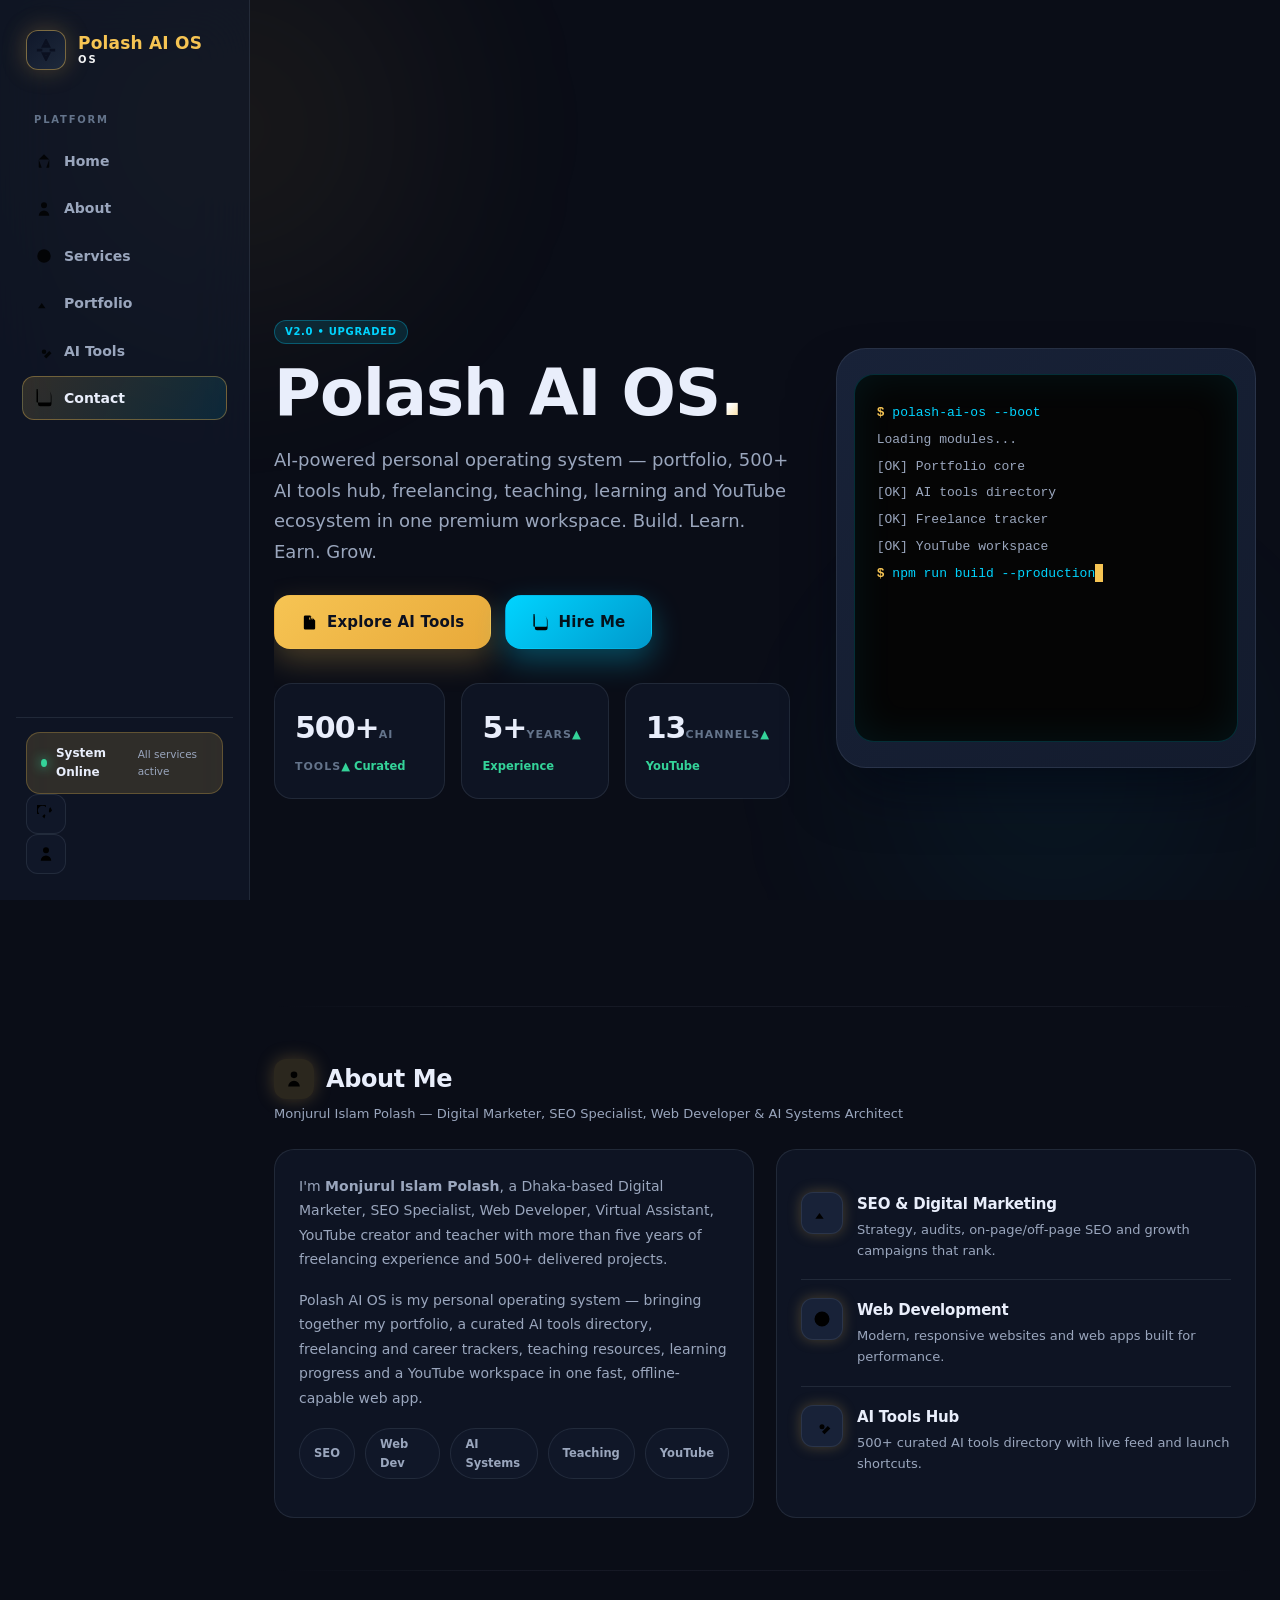
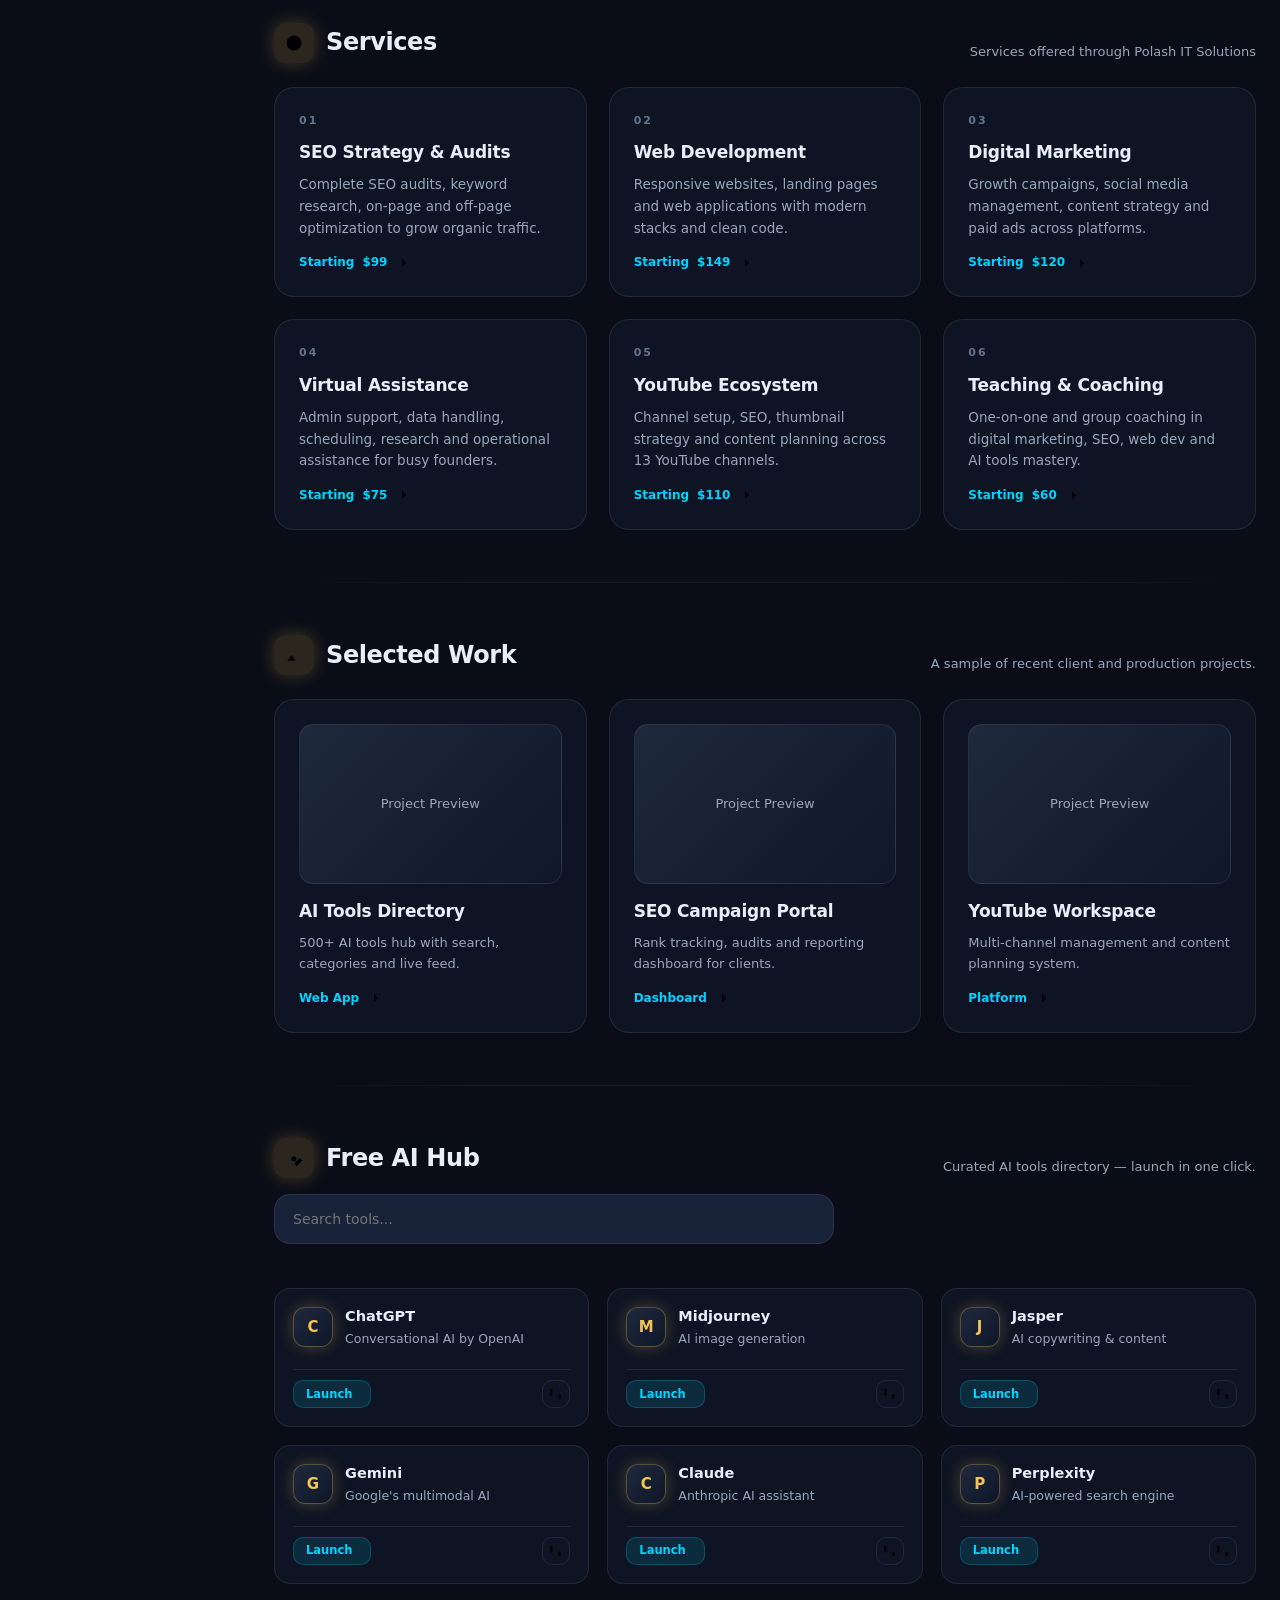
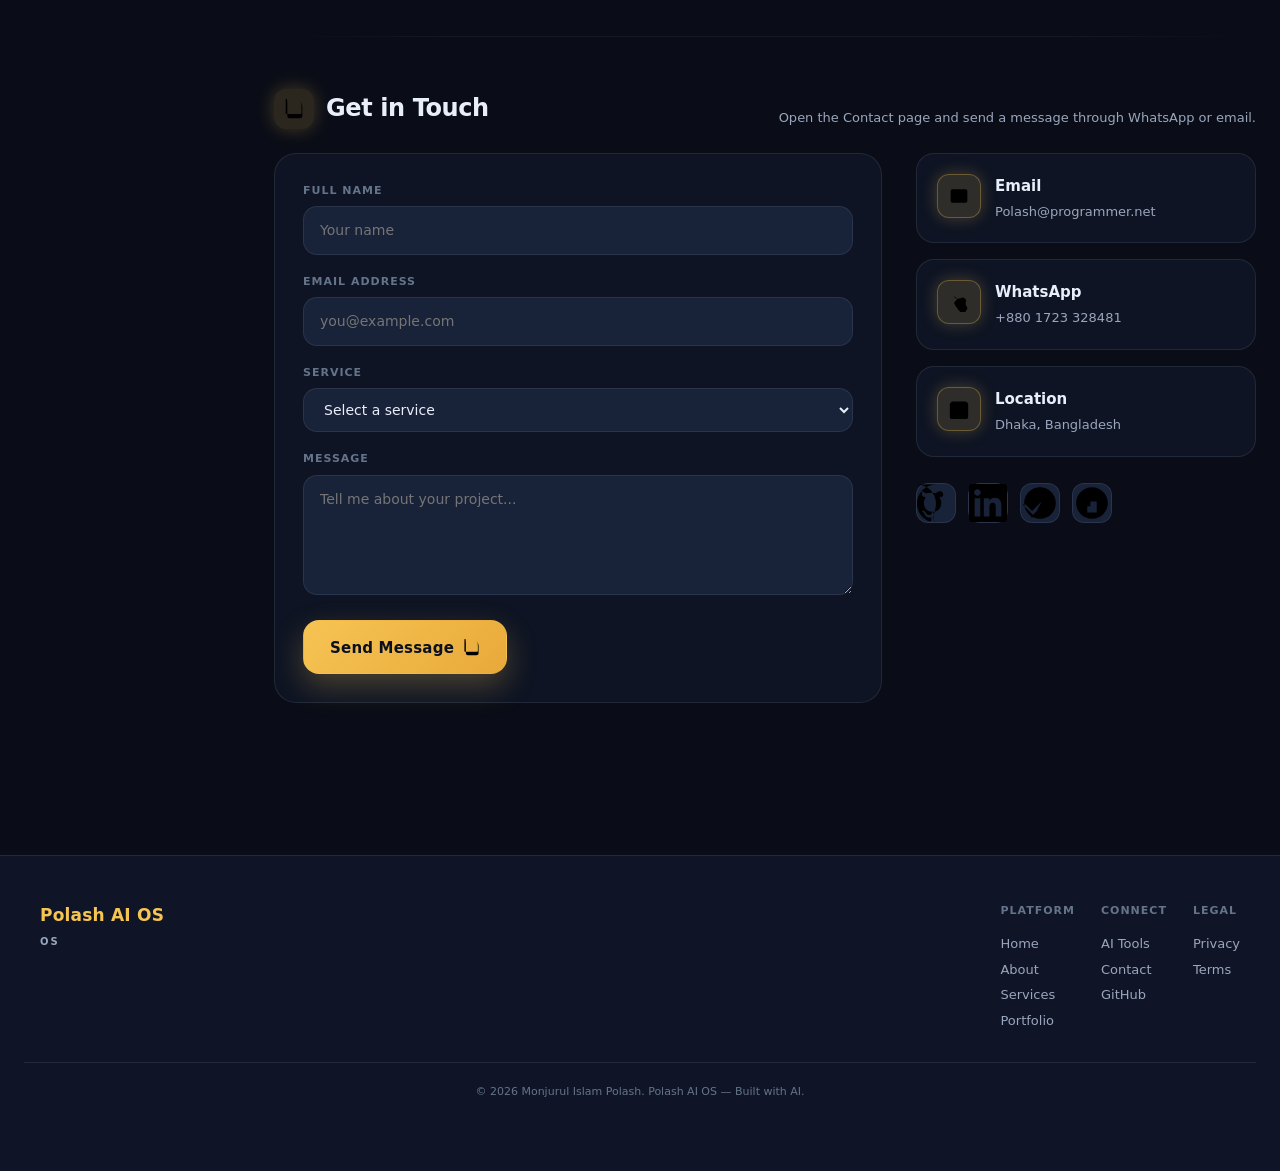
==== index.html @ 0a20099a "chore: upgrade Polash AI OS v2" ====
<!DOCTYPE html>
<html lang="en" data-theme="dark">
<head>
<meta charset="UTF-8">
<meta name="viewport" content="width=device-width, initial-scale=1.0, viewport-fit=cover">
<title>Polash AI OS — Build • Learn • Earn • Grow</title>
<meta name="description" content="Polash AI OS — the AI-powered personal operating system of Monjurul Islam Polash. Portfolio, AI tools hub, freelancing, teaching, YouTube ecosystem and career dashboard in one premium workspace.">
<meta name="author" content="Monjurul Islam Polash">
<meta name="theme-color" content="#0b1020">
<meta name="color-scheme" content="dark light">
<meta name="robots" content="index, follow">
<link rel="canonical" href="https://mipolash-prog.github.io/polash-ai-os/">
<meta property="og:type" content="website">
<meta property="og:title" content="Polash AI OS — Build • Learn • Earn • Grow">
<meta property="og:description" content="AI-powered Personal Operating System: portfolio, AI tools directory, freelancing, teaching, YouTube ecosystem and career dashboard.">
<meta property="og:url" content="https://mipolash-prog.github.io/polash-ai-os/">
<meta name="twitter:card" content="summary_large_image">
<meta name="twitter:title" content="Polash AI OS — Build • Learn • Earn • Grow">
<meta name="twitter:description" content="AI-powered Personal Operating System: portfolio, AI tools directory, freelancing, teaching, YouTube ecosystem and career dashboard.">
<style>
:root{
  --primary:#f6c453;
  --primary-soft:rgba(246,196,83,.14);
  --primary-glow:rgba(246,196,83,.25);
  --accent:#00d4ff;
  --accent-soft:rgba(0,212,255,.12);
  --bg:#0a0d17;
  --bg-2:#0f1526;
  --surface:#131b2d;
  --surface-2:#182238;
  --glass:rgba(19,27,45,.62);
  --glass-border:rgba(148,163,184,.14);
  --hover:rgba(148,163,184,.06);
  --text:#e9eefb;
  --text-2:#9aa6bd;
  --text-3:#64748b;
  --ok:#34d399;
  --warn:#fbbf24;
  --danger:#f87171;
  --r-xs:8px;--r-sm:12px;--r-md:16px;--r-lg:22px;--r-xl:32px;--r-full:999px;
  --shadow:0 20px 40px -10px rgba(2,6,18,.55);
  --shadow-lg:0 30px 60px -15px rgba(2,6,18,.65);
  --ease:cubic-bezier(.23,1,.32,1);
  --spring:cubic-bezier(.34,1.56,.64,1);
  --t:.35s var(--ease);
}
[data-theme="light"]{
  --bg:#f2f5fb;--bg-2:#eef2f8;--surface:#ffffff;--surface-2:#f4f7fb;
  --glass:rgba(255,255,255,.75);--glass-border:rgba(15,23,42,.08);
  --hover:rgba(15,23,42,.04);--text:#0f172a;--text-2:#475569;--text-3:#64748b;
}
*,::before,::after{box-sizing:border-box;margin:0;padding:0}
html{scroll-behavior:smooth;-webkit-text-size-adjust:100%}
body{
  font-family:"Inter",system-ui,-apple-system,Segoe UI,Roboto,"Noto Sans",sans-serif;
  background:var(--bg);color:var(--text);font-size:16px;line-height:1.6;
  overflow-x:hidden;-webkit-font-smoothing:antialiased
}
a{color:inherit;text-decoration:none}
button,input,select,textarea{font:inherit;color:inherit}
img,svg{display:block;max-width:100%}
:focus-visible{outline:3px solid var(--accent);outline-offset:3px;border-radius:6px}
.skip{position:absolute;top:-9999px}
.container{max-width:1200px;margin:0 auto;padding:0 24px}

/* Background aurora */
.aurora{position:fixed;inset:0;z-index:-2;overflow:hidden;pointer-events:none}
.blob{
  position:absolute;border-radius:50%;filter:blur(80px);opacity:.45;
  animation:drift 14s var(--ease) infinite alternate
}
.blob:nth-child(1){width:60vw;height:60vw;left:-12vw;top:-20vw;background:radial-gradient(circle,rgba(246,196,83,.18),transparent 60%)}
.blob:nth-child(2){width:55vw;height:55vw;right:-10vw;bottom:-18vw;background:radial-gradient(circle,rgba(0,212,255,.15),transparent 60%);animation-delay:-6s;animation-duration:16s}
@keyframes drift{from{transform:translate3d(0,0,0)scale(1)}to{transform:translate3d(5vw,5vh,0)scale(1.15)}}
.grid-bg{position:fixed;inset:0;z-index:-1;pointer-events:none;opacity:.35;
  background-image:linear-gradient(rgba(148,163,184,.06)1px,transparent1px),linear-gradient(90deg,rgba(148,163,184,.06)1px,transparent1px);
  background-size:48px 48px;mask-image:radial-gradient(ellipse 80% 60% at 50% 0%,#000 25%,transparent 85%)}

/* Header */
header{position:fixed;inset:0 auto 0 0;width:250px;z-index:100;display:flex;flex-direction:column;
  background:var(--glass);backdrop-filter:blur(28px);-webkit-backdrop-filter:blur(28px);
  border-right:1px solid var(--glass-border);padding:24px 16px}
.brand{display:flex;align-items:center;gap:12px;padding:6px 10px 20px;cursor:pointer}
.mark{
  width:40px;height:40px;border-radius:12px;flex:none;overflow:hidden;display:grid;place-items:center;
  background:linear-gradient(140deg,#0f172a,#1e293b);border:1px solid rgba(246,196,83,.45);
  box-shadow:0 0 24px var(--primary-glow)
}
.mark svg{width:22px;height:22px;fill:none;stroke:#0b1020;stroke-width:3}
.brand-name{font-size:17px;font-weight:800;letter-spacing:.2px;line-height:1.15;color:var(--primary)}
.brand-name span{display:block;font-size:10px;font-weight:700;letter-spacing:2px;color:#fff;text-transform:uppercase;opacity:.95}
.nav-scroll{flex:1;overflow-y:auto;padding:8px 6px}
.nav-group{font-size:10px;font-weight:800;letter-spacing:1.8px;text-transform:uppercase;color:var(--text-3);
  padding:0 12px 8px;margin-top:14px}
.nav-item{
  display:flex;align-items:center;gap:11px;width:100%;padding:10px 12px;margin:3px 0;border-radius:12px;
  border:1px solid transparent;background:transparent;cursor:pointer;color:var(--text-2);font-size:14px;
  font-weight:600;transition:var(--t);text-align:left
}
.nav-item svg{width:18px;height:18px;flex:none;opacity:.8}
.nav-item:hover{background:var(--hover);color:var(--text);transform:translateX(3px)}
.nav-item.active{background:linear-gradient(120deg,rgba(246,196,83,.15),rgba(0,212,255,.10));
  color:var(--text);border-color:rgba(246,196,83,.35)}
.nav-item.active svg{color:var(--primary);opacity:1}
.foot{padding:14px 10px 2px;border-top:1px solid var(--glass-border);margin-top:10px}
.status{
  display:flex;align-items:center;gap:9px;padding:11px 14px;border-radius:14px;background:var(--primary-soft);
  border:1px solid rgba(246,196,83,.25)
}
.dot{width:8px;height:8px;border-radius:50%;background:var(--ok);box-shadow:0 0 12px var(--ok);animation:blink 2.2s infinite}
@keyframes blink{50%{opacity:.5}}
.status b{font-size:12px;display:block}
.status small{font-size:10.5px;color:var(--text-2)}
.theme-toggle,.user-btn{
  width:40px;height:40px;border-radius:12px;border:1px solid var(--glass-border);background:var(--glass);
  cursor:pointer;display:grid;place-items:center;color:var(--text-2);transition:var(--t)
}
.theme-toggle:hover,.user-btn:hover{color:var(--text);border-color:rgba(246,196,83,.5);transform:translateY(-1px)}
.theme-toggle svg,.user-btn svg{width:18px;height:18px}

/* Main */
main{flex:1;min-width:0;display:flex;flex-direction:column;margin-left:250px}
.view{padding:calc(80px + 30px) 24px 100px;max-width:1200px;margin:0 auto;width:100%}
.view.enter{animation:fadein .5s var(--ease) both}
@keyframes fadein{from{opacity:0;transform:translateY(16px)}to{opacity:1;transform:none}}
.section{margin:52px 0}
.section-head{display:flex;align-items:flex-end;justify-content:space-between;gap:16px;flex-wrap:wrap;margin-bottom:24px}
.section-title{font-size:24px;font-weight:800;letter-spacing:-.4px;display:flex;align-items:center;gap:12px}
.section-title .ico{width:40px;height:40px;border-radius:12px;display:grid;place-items:center;background:var(--primary-soft);
  color:var(--primary);box-shadow:0 0 18px var(--primary-glow)}
.section-title .ico svg{width:20px;height:20px}
.section-sub{font-size:13px;color:var(--text-2);margin-top:5px}
.divider{height:1px;background:linear-gradient(90deg,transparent,var(--glass-border)20%,var(--glass-border)80%,transparent);
  margin:44px 0;opacity:.6}

/* Hero */
.hero{min-height:88vh;display:flex;align-items:center;position:relative;overflow:hidden}
.hero .grid{display:grid;grid-template-columns:1fr 420px;gap:46px;align-items:center;position:relative;z-index:2}
.hero h1{font-size:clamp(36px,7vw,64px);font-weight:900;letter-spacing:-1px;line-height:1.05;margin-bottom:18px}
.hero .grad{background:linear-gradient(135deg,#fff 60%,var(--primary) 100%);-webkit-background-clip:text;-webkit-text-fill-color:transparent;background-clip:text}
.hero p{font-size:18px;color:var(--text-2);line-height:1.7;margin-bottom:28px;max-width:540px}
.hero-actions{display:flex;gap:14px;flex-wrap:wrap}
.btn{
  display:inline-flex;align-items:center;justify-content:center;gap:9px;padding:14px 26px;border-radius:16px;
  border:1px solid transparent;font-size:15px;font-weight:700;cursor:pointer;white-space:nowrap;transition:var(--t);letter-spacing:.2px
}
.btn svg{width:17px;height:17px}
.btn-primary{background:linear-gradient(135deg,var(--primary),#e8a93a);color:#0b1020;box-shadow:0 12px 30px var(--primary-glow)}
.btn-primary:hover{transform:translateY(-3px);box-shadow:0 18px 40px rgba(246,196,83,.45)}
.btn-accent{background:linear-gradient(135deg,var(--accent),#0099cc);color:#04121c;box-shadow:0 12px 30px rgba(0,212,255,.3)}
.btn-accent:hover{transform:translateY(-3px);box-shadow:0 18px 40px rgba(0,212,255,.45)}
.btn-ghost{background:var(--glass);border:1px solid var(--glass-border);color:var(--text)}
.btn-ghost:hover{border-color:rgba(246,196,83,.5);background:var(--hover);transform:translateY(-3px)}
.hero-visual{
  position:relative;width:100%;height:420px;border-radius:30px;background:var(--surface-2);
  border:1px solid var(--glass-border);box-shadow:var(--shadow-lg);overflow:hidden;display:grid;place-items:center;
  background:linear-gradient(135deg,var(--surface-2),var(--surface));
}
.hero-visual::before{
  content:"";position:absolute;inset:-10%;border-radius:30px;
  background:linear-gradient(45deg,transparent,rgba(246,196,83,.12),transparent,rgba(0,212,255,.12),transparent);
  background-size:200% 200%;animation:rotate 6s linear infinite;opacity:0;transition:opacity .5s
}
.hero-visual:hover::before{opacity:1}
@keyframes rotate{from{transform:rotate(0deg)}to{transform:rotate(360deg)}}
.terminal{
  width:92%;height:88%;background:#050505;border-radius:20px;padding:22px;font-family:ui-monospace,monospace;font-size:13px;
  color:#00d4ff;box-shadow:inset 0 0 40px rgba(0,212,255,.08);border:1px solid rgba(0,212,255,.2);overflow:hidden;position:relative
}
.terminal .line{margin:6px 0;white-space:pre}
.terminal .cmd{color:var(--primary);font-weight:700}
.terminal .out{color:var(--text-2)}
.terminal .key{color:var(--accent)}
.cursor{display:inline-block;width:8px;height:18px;background:var(--primary);animation:blinkc 1s infinite;vertical-align:middle}
@keyframes blinkc{50%{opacity:0}}

/* Cards */
.grid-2{grid-template-columns:repeat(2,1fr)}
.grid-3{grid-template-columns:repeat(3,1fr)}
.grid-4{grid-template-columns:repeat(4,1fr)}
.grid{display:grid;gap:22px}
.card{
  position:relative;background:var(--glass);border:1px solid var(--glass-border);border-radius:20px;
  padding:24px;backdrop-filter:blur(16px);-webkit-backdrop-filter:blur(16px);transition:var(--t);overflow:hidden
}
.card:hover{transform:translateY(-6px);border-color:rgba(246,196,83,.35);box-shadow:var(--shadow)}
.card::before{content:"";position:absolute;inset:0;border-radius:inherit;opacity:0;transition:opacity .4s;
  background:radial-gradient(600px circle at 50% 0%,rgba(246,196,83,.08),transparent 50%);pointer-events:none}
.card:hover::before{opacity:1}
.card .num{font-size:11px;font-weight:800;letter-spacing:2px;text-transform:uppercase;color:var(--text-3);margin-bottom:10px;display:block}
.card h3{font-size:17px;font-weight:700;margin-bottom:8px;letter-spacing:-.2px}
.card p{font-size:13.5px;color:var(--text-2);line-height:1.6}
.card-foot{margin-top:14px;display:flex;align-items:center;gap:8px;font-size:12px;color:var(--accent);font-weight:700}
.card-foot svg{width:14px;height:14px}
.chip{display:inline-flex;align-items:center;gap:7px;padding:6px 14px;border-radius:var(--r-full);background:var(--glass);
  border:1px solid var(--glass-border);font-size:11.5px;font-weight:700;color:var(--text-2);cursor:pointer;transition:var(--t)}
.chip:hover{color:var(--text);border-color:rgba(0,212,255,.4)}
.chip.active{background:linear-gradient(120deg,rgba(246,196,83,.2),rgba(0,212,255,.12));color:var(--primary);border-color:rgba(246,196,83,.45)}
.badge{display:inline-flex;align-items:center;gap:6px;padding:3px 10px;border-radius:var(--r-full);font-size:10px;font-weight:800;letter-spacing:.7px;text-transform:uppercase}
.badge-gold{background:var(--primary-soft);color:var(--primary);border:1px solid rgba(246,196,83,.3)}
.badge-cyan{background:var(--accent-soft);color:var(--accent);border:1px solid rgba(0,212,255,.3)}
.badge-green{background:rgba(52,211,153,.14);color:var(--ok)}
.badge-warn{background:rgba(251,191,36,.14);color:var(--warn)}
.stat{background:var(--glass);border:1px solid var(--glass-border);border-radius:18px;padding:20px}
.stat .v{font-size:30px;font-weight:900;letter-spacing:-1px;font-variant-numeric:tabular-nums;margin:6px 0 2px}
.stat .l{font-size:11px;font-weight:700;letter-spacing:1px;text-transform:uppercase;color:var(--text-3)}
.stat .d{font-size:11.5px;font-weight:700;color:var(--ok);margin-top:3px}

/* Features */
.feat{display:flex;gap:14px;align-items:flex-start;padding:18px 0;border-bottom:1px solid var(--glass-border)}
.feat:last-child{border-bottom:none}
.feat .ico{width:42px;height:42px;border-radius:12px;display:grid;place-items:center;flex:none;background:var(--surface-2);
  color:var(--primary);border:1px solid var(--glass-border);box-shadow:0 0 14px var(--primary-glow);flex-shrink:0}
.feat .ico svg{width:20px;height:20px}
.feat div h4{font-size:15px;font-weight:700;margin-bottom:4px;letter-spacing:-.2px}
.feat div p{font-size:13px;color:var(--text-2);line-height:1.6}

/* Tools */
.tools-wrap{position:relative}
.tools-list{display:grid;grid-template-columns:repeat(auto-fill,minmax(260px,1fr));gap:18px}
.tool{
  background:var(--glass);border:1px solid var(--glass-border);border-radius:16px;padding:18px;transition:var(--t);cursor:pointer
}
.tool:hover{border-color:rgba(246,196,83,.35);transform:translateY(-4px);box-shadow:var(--shadow)}
.tool-top{display:flex;align-items:flex-start;gap:12px;margin-bottom:10px}
.tool-logo{width:40px;height:40px;border-radius:12px;flex:none;display:grid;place-items:center;background:linear-gradient(135deg,#1e293b,#0f172a);
  color:var(--primary);font-weight:900;font-size:15px;border:1px solid rgba(246,196,83,.3);box-shadow:0 0 16px var(--primary-glow)}
.tool h3{font-size:14.5px;font-weight:750;margin-bottom:4px;line-height:1.3}
.tool p{font-size:12.5px;color:var(--text-2);line-height:1.5;margin-bottom:10px}
.tool-foot{display:flex;justify-content:space-between;align-items:center;margin-top:10px;padding-top:10px;border-top:1px solid var(--glass-border)}
.launch{display:inline-flex;align-items:center;gap:6px;height:28px;padding:0 12px;border-radius:10px;background:var(--accent-soft);
  color:var(--accent);font-size:11.5px;font-weight:750;border:1px solid rgba(0,212,255,.22)}
.launch:hover{background:rgba(0,212,255,.22)}
.fav{width:28px;height:28px;border-radius:10px;border:1px solid var(--glass-border);background:transparent;cursor:pointer;
  display:grid;place-items:center;color:var(--text-3);transition:var(--t)}
.fav.on{color:var(--primary);background:var(--primary-soft);border-color:rgba(246,196,83,.45)}
.fav svg{width:14px;height:14px}
.search{width:100%;max-width:560px;padding:13px 18px;border-radius:16px;background:var(--surface-2);border:1.5px solid var(--glass-border);
  color:var(--text);font-size:14px;transition:var(--t);outline:none;margin-bottom:20px}
.search:focus{border-color:rgba(0,212,255,.55);box-shadow:0 0 0 4px rgba(0,212,255,.1)}

/* Contact */
.contact-grid{display:grid;grid-template-columns:1fr 340px;gap:34px}
.form{background:var(--glass);border:1px solid var(--glass-border);border-radius:22px;padding:28px;backdrop-filter:blur(16px)}
.field{margin-bottom:18px}
.label{display:block;font-size:11px;font-weight:800;letter-spacing:1px;text-transform:uppercase;color:var(--text-3);margin-bottom:7px}
.input,.textarea{width:100%;padding:12px 16px;border-radius:14px;background:var(--surface-2);border:1.5px solid var(--glass-border);
  color:var(--text);font-size:14px;transition:var(--t);outline:none}
.input:focus,.textarea:focus{border-color:rgba(0,212,255,.55);box-shadow:0 0 0 4px rgba(0,212,255,.1)}
.textarea{min-height:120px;resize:vertical;line-height:1.6}
.btn-block{width:100;justify-content:center}
.info{display:flex;flex-direction:column;gap:16px}
.info-card{background:var(--glass);border:1px solid var(--glass-border);border-radius:18px;padding:20px;display:flex;gap:14px;align-items:flex-start}
.info-card .m{width:44px;height:44px;border-radius:12px;display:grid;place-items:center;background:var(--primary-soft);color:var(--primary);
  font-weight:800;font-size:15px;border:1px solid rgba(246,196,83,.3);box-shadow:0 0 16px var(--primary-glow);flex-shrink:0}
.info-card .m svg{width:20px;height:20px}
.info-card div h4{font-size:15px;font-weight:750;margin-bottom:4px}
.info-card div p{font-size:13px;color:var(--text-2);line-height:1.6}
.social{display:flex;gap:12px;margin-top:10px}
.social a{width:40px;height:40px;border-radius:12px;display:grid;place-items:center;background:var(--surface-2);border:1px solid var(--glass-border);
  color:var(--text-2);font-size:16px;transition:var(--t)}
.social a:hover{color:var(--primary);border-color:rgba(246,196,83,.5);transform:translateY(-3px)}
.msg{margin-top:14px;padding:12px 16px;border-radius:12px;background:var(--ok-soft);color:var(--ok);font-size:13px;font-weight:700;display:none;border:1px solid rgba(52,211,153,.3)}

/* Footer */
footer{border-top:1px solid var(--glass-border);padding:46px 24px 70px;background:var(--bg-2)}
.foot-grid{display:flex;justify-content:space-between;flex-wrap:wrap;gap:24px;max-width:1200px;margin:0 auto}
.foot-brand{font-size:17px;font-weight:800;color:var(--primary);letter-spacing:.2px}
.foot-brand span{display:block;font-size:10px;font-weight:700;letter-spacing:2px;color:var(--text-2);text-transform:uppercase;margin-top:4px}
.foot-links{display:flex;gap:26px}
.foot-links b{font-size:11px;font-weight:800;letter-spacing:1px;text-transform:uppercase;color:var(--text-3);display:block;margin-bottom:10px}
.foot-links a{font-size:13px;color:var(--text-2);transition:color .2s}
.foot-links a:hover{color:var(--accent)}
.foot-copy{margin-top:30px;padding-top:20px;border-top:1px solid var(--glass-border);font-size:11px;color:var(--text-3);text-align:center}

/* Responsive */
@media (max-width:900px){
  header{position:relative;width:100%;height:70px;flex-direction:row;justify-content:space-between;align-items:center;padding:0 20px;border-right:none;
    border-bottom:1px solid var(--glass-border)}
  .brand-name{font-size:16px}
  .nav-scroll{display:none}
  .foot,.status{display:none}
  main{margin-left:0}
  .view{padding:calc(80px + 20px) 20px 80px}
  .hero .grid{grid-template-columns:1fr;gap:30px}
  .hero-visual{height:320px}
  .contact-grid{grid-template-columns:1fr}
  .foot-grid{flex-direction:column}
}
@media (max-width:600px){
  .grid-2,.grid-3,.grid-4{grid-template-columns:1fr}
  .hero h1{font-size:34px}
}
</style>
</head>
<body>
<span class="skip"><a href="#content">Skip to content</a></span>

<div class="aurora">
  <div class="blob"></div>
  <div class="blob"></div>
</div>
<div class="grid-bg"></div>

<header id="sidebar">
  <div class="brand" onclick="location.href='#home'">
    <div class="mark">
      <svg viewBox="0 0 24 24"><path d="M12 2L15 8H9L12 2Z"/><path d="M12 22L9 16H15L12 22Z"/><path d="M2 12L8 12M16 12L22 12"/></svg>
    </div>
    <div class="brand-name">Polash AI OS<span>OS</span></div>
  </div>
  <div class="nav-scroll" id="navList">
    <div class="nav-group">Platform</div>
    <a class="nav-item active" onclick="setActive(this,'#home')"><svg viewBox="0 0 24 24"><path d="M3 12l2-2m0 0l7-7 7 7M5 10v10a1 1 0 001 1h3m10-11l2 2m-2-2v10a1 1 0 01-1 1h-3"/></svg><span>Home</span></a>
    <a class="nav-item" onclick="setActive(this,'#about')"><svg viewBox="0 0 24 24"><path d="M16 7a4 4 0 11-8 0 4 4 0 018 0ZM12 14a7 7 0 00-7 7h14a7 7 0 00-7-7z"/></svg><span>About</span></a>
    <a class="nav-item" onclick="setActive(this,'#services')"><svg viewBox="0 0 24 24"><path d="M12 6V4m0 2v12m-6 3h6.01M21 12a9 9 0 11-18 0 9 9 0 0118 0z"/></svg><span>Services</span></a>
    <a class="nav-item" onclick="setActive(this,'#portfolio')"><svg viewBox="0 0 24 24"><path d="M9 19H4l5-7 5 7h-5M5 17V8m7 5V3m7 14v-6m-1 6h8m-8 0H9"/></svg><span>Portfolio</span></a>
    <a class="nav-item" onclick="setActive(this,'#ai-tools')"><svg viewBox="0 0 24 24"><path d="M12 19l7-7 3 3-7 7-3-3Z"/><circle cx="12" cy="13" r="3"/><path d="M12 1v6m0 6v6m6-3h6m-3 3h-6"/></svg><span>AI Tools</span></a>
    <a class="nav-item" onclick="setActive(this,'#contact')"><svg viewBox="0 0 24 24"><path d="M22 10c0-3-1.346-5.657-3-7.172 1.646 1.472 2 3.777 2 7.172V17a1 1 0 01-1 1H3a1 1 0 01-1-1V3.828c0-3.396.354-5.7 1-7.172C4.346 4.343 4 6.648 4 10v10a3 3 0 003 3h12a3 3 0 003-3V10z"/></svg><span>Contact</span></a>
  </div>
  <div class="foot">
    <div class="status"><div class="dot"></div><b>System Online</b><small>All services active</small></div>
    <button class="theme-toggle" id="themeBtn" title="Toggle theme" onclick="toggleTheme()"><svg viewBox="0 0 24 24"><path d="M12 3a6 6 0 00-9 9 9 9 0 119-9zm-2 15l-3-3 2.828-2.828 1.414 1.414L10 17.586zM16.586 4.414l1.414-1.414L20 7.414l-2.828 2.828-1.414-1.414z"/></svg></button>
    <button class="user-btn" title="Profile" onclick="location.href='#about'"><svg viewBox="0 0 24 24"><path d="M16 7a4 4 0 11-8 0 4 4 0 018 0zM12 14a7 7 0 00-7 7h14a7 7 0 00-7-7z"/></svg></button>
  </div>
</header>

<main>
<div class="view enter" id="content">

<!-- HERO -->
<section class="section hero" id="home">
  <div class="grid">
    <div>
      <div class="badge badge-cyan" style="display:inline-block;margin-bottom:16px">v2.0 &bull; Upgraded</div>
      <h1>Polash AI OS<span class="grad">.</span></h1>
      <p>AI-powered personal operating system — portfolio, 500+ AI tools hub, freelancing, teaching, learning and YouTube ecosystem in one premium workspace. Build. Learn. Earn. Grow.</p>
      <div class="hero-actions">
        <a class="btn btn-primary" onclick="location.href='#ai-tools'"><svg viewBox="0 0 24 24"><path d="M13 2H6a2 2 0 00-2 2v16a2 2 0 002 2h12a2 2 0 002-2V9zM13 2V9l5 5M16.5 6.5a2.5 2.5 0 11-5 0 2.5 2.5 0 015 0z"/></svg> Explore AI Tools</a>
        <a class="btn btn-accent" onclick="location.href='#contact'"><svg viewBox="0 0 24 24"><path d="M22 10c0-3-1.346-5.657-3-7.172 1.646 1.472 2 3.777 2 7.172V17a1 1 0 01-1 1H3a1 1 0 01-1-1V3.828c0-3.396.354-5.7 1-7.172C4.346 4.343 4 6.648 4 10v10a3 3 0 003 3h12a3 3 0 003-3V10z"/></svg> Hire Me</a>
      </div>
      <div style="display:flex;gap:16px;margin-top:34px">
        <div class="stat"><span class="v">500+</span><span class="l">AI Tools</span><span class="d">&#9650; Curated</span></div>
        <div class="stat"><span class="v">5+</span><span class="l">Years</span><span class="d">&#9650; Experience</span></div>
        <div class="stat"><span class="v">13</span><span class="l">Channels</span><span class="d">&#9650; YouTube</span></div>
      </div>
    </div>
    <div class="hero-visual">
      <div class="terminal">
        <div class="line"><span class="cmd">$</span> <span class="key">polash-ai-os</span> --boot</div>
        <div class="line"><span class="out">Loading modules...</span></div>
        <div class="line"><span class="out">[OK] Portfolio core</span></div>
        <div class="line"><span class="out">[OK] AI tools directory</span></div>
        <div class="line"><span class="out">[OK] Freelance tracker</span></div>
        <div class="line"><span class="out">[OK] YouTube workspace</span></div>
        <div class="line"><span class="cmd">$</span> <span class="key">npm run build</span> --production<span class="cursor"></span></div>
      </div>
    </div>
  </div>
</section>

<div class="divider"></div>

<!-- ABOUT -->
<section class="section" id="about">
  <div class="section-head">
    <div>
      <div class="section-title"><div class="ico"><svg viewBox="0 0 24 24"><path d="M16 7a4 4 0 11-8 0 4 4 0 018 0zM12 14a7 7 0 00-7 7h14a7 7 0 00-7-7z"/></svg></div>About Me</div>
      <div class="section-sub">Monjurul Islam Polash — Digital Marketer, SEO Specialist, Web Developer &amp; AI Systems Architect</div>
    </div>
  </div>
  <div class="grid grid-2">
    <div class="card">
      <p style="font-size:14px;color:var(--text-2);line-height:1.75;margin-bottom:16px">
        I'm <strong>Monjurul Islam Polash</strong>, a Dhaka-based Digital Marketer, SEO Specialist, Web Developer, Virtual Assistant, YouTube creator and teacher with more than five years of freelancing experience and 500+ delivered projects.
      </p>
      <p style="font-size:14px;color:var(--text-2);line-height:1.75">
        Polash AI OS is my personal operating system — bringing together my portfolio, a curated AI tools directory, freelancing and career trackers, teaching resources, learning progress and a YouTube workspace in one fast, offline-capable web app.
      </p>
      <div style="display:flex;gap:10px;margin-top:18px">
        <span class="chip">SEO</span><span class="chip">Web Dev</span><span class="chip">AI Systems</span><span class="chip">Teaching</span><span class="chip">YouTube</span>
      </div>
    </div>
    <div class="card">
      <div class="feat"><div class="ico"><svg viewBox="0 0 24 24"><path d="M9 19H4l5-7 5 7h-5M5 17V8m7 5V3m7 14v-6m-1 6h8m-8 0H9"/></svg></div><div><h4>SEO &amp; Digital Marketing</h4><p>Strategy, audits, on-page/off-page SEO and growth campaigns that rank.</p></div></div>
      <div class="feat"><div class="ico"><svg viewBox="0 0 24 24"><path d="M12 6V4m0 2v12m-6 3h6.01M21 12a9 9 0 11-18 0 9 9 0 0118 0z"/></svg></div><div><h4>Web Development</h4><p>Modern, responsive websites and web apps built for performance.</p></div></div>
      <div class="feat"><div class="ico"><svg viewBox="0 0 24 24"><path d="M12 19l7-7 3 3-7 7-3-3Z"/><circle cx="12" cy="13" r="3"/><path d="M12 1v6m0 6v6m6-3h6m-3 3h-6"/></svg></div><div><h4>AI Tools Hub</h4><p>500+ curated AI tools directory with live feed and launch shortcuts.</p></div></div>
    </div>
  </div>
</section>

<div class="divider"></div>

<!-- SERVICES -->
<section class="section" id="services">
  <div class="section-head">
    <div class="section-title"><div class="ico"><svg viewBox="0 0 24 24"><path d="M12 6V4m0 2v12m-6 3h6.01M21 12a9 9 0 11-18 0 9 9 0 0118 0z"/></svg></div>Services</div>
    <div class="section-sub">Services offered through Polash IT Solutions</div>
  </div>
  <div class="grid grid-3">
    <div class="card">
      <div class="num">01</div>
      <h3>SEO Strategy &amp; Audits</h3>
      <p>Complete SEO audits, keyword research, on-page and off-page optimization to grow organic traffic.</p>
      <div class="card-foot">Starting <strong>$99</strong> <svg viewBox="0 0 24 24"><path d="M5 12h14M12 5l7 7-7 7"/></svg></div>
    </div>
    <div class="card">
      <div class="num">02</div>
      <h3>Web Development</h3>
      <p>Responsive websites, landing pages and web applications with modern stacks and clean code.</p>
      <div class="card-foot">Starting <strong>$149</strong> <svg viewBox="0 0 24 24"><path d="M5 12h14M12 5l7 7-7 7"/></svg></div>
    </div>
    <div class="card">
      <div class="num">03</div>
      <h3>Digital Marketing</h3>
      <p>Growth campaigns, social media management, content strategy and paid ads across platforms.</p>
      <div class="card-foot">Starting <strong>$120</strong> <svg viewBox="0 0 24 24"><path d="M5 12h14M12 5l7 7-7 7"/></svg></div>
    </div>
    <div class="card">
      <div class="num">04</div>
      <h3>Virtual Assistance</h3>
      <p>Admin support, data handling, scheduling, research and operational assistance for busy founders.</p>
      <div class="card-foot">Starting <strong>$75</strong> <svg viewBox="0 0 24 24"><path d="M5 12h14M12 5l7 7-7 7"/></svg></div>
    </div>
    <div class="card">
      <div class="num">05</div>
      <h3>YouTube Ecosystem</h3>
      <p>Channel setup, SEO, thumbnail strategy and content planning across 13 YouTube channels.</p>
      <div class="card-foot">Starting <strong>$110</strong> <svg viewBox="0 0 24 24"><path d="M5 12h14M12 5l7 7-7 7"/></svg></div>
    </div>
    <div class="card">
      <div class="num">06</div>
      <h3>Teaching &amp; Coaching</h3>
      <p>One-on-one and group coaching in digital marketing, SEO, web dev and AI tools mastery.</p>
      <div class="card-foot">Starting <strong>$60</strong> <svg viewBox="0 0 24 24"><path d="M5 12h14M12 5l7 7-7 7"/></svg></div>
    </div>
  </div>
</section>

<div class="divider"></div>

<!-- PORTFOLIO -->
<section class="section" id="portfolio">
  <div class="section-head">
    <div class="section-title"><div class="ico"><svg viewBox="0 0 24 24"><path d="M9 19H4l5-7 5 7h-5M5 17V8m7 5V3m7 14v-6m-1 6h8m-8 0H9"/></svg></div>Selected Work</div>
    <div class="section-sub">A sample of recent client and production projects.</div>
  </div>
  <div class="grid grid-3">
    <div class="card">
      <div style="height:160px;border-radius:14px;background:linear-gradient(135deg,#1e293b,#0f172a);border:1px solid var(--glass-border);display:grid;place-items:center;color:var(--text-2);font-size:13px;margin-bottom:14px">Project Preview</div>
      <h3>AI Tools Directory</h3>
      <p style="color:var(--text-2);font-size:13px">500+ AI tools hub with search, categories and live feed.</p>
      <div class="card-foot">Web App <svg viewBox="0 0 24 24"><path d="M5 12h14M12 5l7 7-7 7"/></svg></div>
    </div>
    <div class="card">
      <div style="height:160px;border-radius:14px;background:linear-gradient(135deg,#1e293b,#0f172a);border:1px solid var(--glass-border);display:grid;place-items:center;color:var(--text-2);font-size:13px;margin-bottom:14px">Project Preview</div>
      <h3>SEO Campaign Portal</h3>
      <p style="color:var(--text-2);font-size:13px">Rank tracking, audits and reporting dashboard for clients.</p>
      <div class="card-foot">Dashboard <svg viewBox="0 0 24 24"><path d="M5 12h14M12 5l7 7-7 7"/></svg></div>
    </div>
    <div class="card">
      <div style="height:160px;border-radius:14px;background:linear-gradient(135deg,#1e293b,#0f172a);border:1px solid var(--glass-border);display:grid;place-items:center;color:var(--text-2);font-size:13px;margin-bottom:14px">Project Preview</div>
      <h3>YouTube Workspace</h3>
      <p style="color:var(--text-2);font-size:13px">Multi-channel management and content planning system.</p>
      <div class="card-foot">Platform <svg viewBox="0 0 24 24"><path d="M5 12h14M12 5l7 7-7 7"/></svg></div>
    </div>
  </div>
</section>

<div class="divider"></div>

<!-- AI TOOLS -->
<section class="section" id="ai-tools">
  <div class="section-head">
    <div class="section-title"><div class="ico"><svg viewBox="0 0 24 24"><path d="M12 19l7-7 3 3-7 7-3-3Z"/><circle cx="12" cy="13" r="3"/><path d="M12 1v6m0 6v6m6-3h6m-3 3h-6"/></svg></div>Free AI Hub</div>
    <div class="section-sub">Curated AI tools directory — launch in one click.</div>
    <input type="text" class="search" id="toolSearch" placeholder="Search tools...">
  </div>
  <div class="tools-list" id="toolsGrid">
    <div class="tool">
      <div class="tool-top">
        <div class="tool-logo">C</div>
        <div><h3>ChatGPT</h3><p>Conversational AI by OpenAI</p></div>
      </div>
      <div class="tool-foot"><a class="launch" href="https://chat.openai.com" target="_blank" rel="noopener">Launch <svg viewBox="0 0 24 24"><path d="M18 13v6a2 2 0 01-2 2H5a2 2 0 01-2-2V8a2 2 0 012-2h6m0 0L6 6m6 6l6 6"/></svg></a><button class="fav" onclick="toggleFav(this)"><svg viewBox="0 0 24 24"><path d="M4 3c1.1 0 2 .9 2 2s0 2-2 2-2-.9-2-2 .9-2 2-2ZM18 21c-1.1 0-2-.9-2-2v-4c0-1.1.9-2 2-2s2 .9 2 2v4c0 1.1-.9 2-2 2ZM4 15c-1.1 0-2-.9-2-2v-4c0-1.1.9-2 2-2s2 .9 2 2v4c0 1.1-.9 2-2 2Z"/></svg></button></div>
    </div>
    <div class="tool">
      <div class="tool-top">
        <div class="tool-logo">M</div>
        <div><h3>Midjourney</h3><p>AI image generation</p></div>
      </div>
      <div class="tool-foot"><a class="launch" href="https://midjourney.com" target="_blank" rel="noopener">Launch <svg viewBox="0 0 24 24"><path d="M18 13v6a2 2 0 01-2 2H5a2 2 0 01-2-2V8a2 2 0 012-2h6m0 0L6 6m6 6l6 6"/></svg></a><button class="fav" onclick="toggleFav(this)"><svg viewBox="0 0 24 24"><path d="M4 3c1.1 0 2 .9 2 2s0 2-2 2-2-.9-2-2 .9-2 2-2ZM18 21c-1.1 0-2-.9-2-2v-4c0-1.1.9-2 2-2s2 .9 2 2v4c0 1.1-.9 2-2 2ZM4 15c-1.1 0-2-.9-2-2v-4c0-1.1.9-2 2-2s2 .9 2 2v4c0 1.1-.9 2-2 2Z"/></svg></button></div>
    </div>
    <div class="tool">
      <div class="tool-top">
        <div class="tool-logo">J</div>
        <div><h3>Jasper</h3><p>AI copywriting &amp; content</p></div>
      </div>
      <div class="tool-foot"><a class="launch" href="https://jasper.ai" target="_blank" rel="noopener">Launch <svg viewBox="0 0 24 24"><path d="M18 13v6a2 2 0 01-2 2H5a2 2 0 01-2-2V8a2 2 0 012-2h6m0 0L6 6m6 6l6 6"/></svg></a><button class="fav" onclick="toggleFav(this)"><svg viewBox="0 0 24 24"><path d="M4 3c1.1 0 2 .9 2 2s0 2-2 2-2-.9-2-2 .9-2 2-2ZM18 21c-1.1 0-2-.9-2-2v-4c0-1.1.9-2 2-2s2 .9 2 2v4c0 1.1-.9 2-2 2ZM4 15c-1.1 0-2-.9-2-2v-4c0-1.1.9-2 2-2s2 .9 2 2v4c0 1.1-.9 2-2 2Z"/></svg></button></div>
    </div>
    <div class="tool">
      <div class="tool-top">
        <div class="tool-logo">G</div>
        <div><h3>Gemini</h3><p>Google's multimodal AI</p></div>
      </div>
      <div class="tool-foot"><a class="launch" href="https://gemini.google.com" target="_blank" rel="noopener">Launch <svg viewBox="0 0 24 24"><path d="M18 13v6a2 2 0 01-2 2H5a2 2 0 01-2-2V8a2 2 0 012-2h6m0 0L6 6m6 6l6 6"/></svg></a><button class="fav" onclick="toggleFav(this)"><svg viewBox="0 0 24 24"><path d="M4 3c1.1 0 2 .9 2 2s0 2-2 2-2-.9-2-2 .9-2 2-2ZM18 21c-1.1 0-2-.9-2-2v-4c0-1.1.9-2 2-2s2 .9 2 2v4c0 1.1-.9 2-2 2ZM4 15c-1.1 0-2-.9-2-2v-4c0-1.1.9-2 2-2s2 .9 2 2v4c0 1.1-.9 2-2 2Z"/></svg></button></div>
    </div>
    <div class="tool">
      <div class="tool-top">
        <div class="tool-logo">C</div>
        <div><h3>Claude</h3><p>Anthropic AI assistant</p></div>
      </div>
      <div class="tool-foot"><a class="launch" href="https://claude.ai" target="_blank" rel="noopener">Launch <svg viewBox="0 0 24 24"><path d="M18 13v6a2 2 0 01-2 2H5a2 2 0 01-2-2V8a2 2 0 012-2h6m0 0L6 6m6 6l6 6"/></svg></a><button class="fav" onclick="toggleFav(this)"><svg viewBox="0 0 24 24"><path d="M4 3c1.1 0 2 .9 2 2s0 2-2 2-2-.9-2-2 .9-2 2-2ZM18 21c-1.1 0-2-.9-2-2v-4c0-1.1.9-2 2-2s2 .9 2 2v4c0 1.1-.9 2-2 2ZM4 15c-1.1 0-2-.9-2-2v-4c0-1.1.9-2 2-2s2 .9 2 2v4c0 1.1-.9 2-2 2Z"/></svg></button></div>
    </div>
    <div class="tool">
      <div class="tool-top">
        <div class="tool-logo">P</div>
        <div><h3>Perplexity</h3><p>AI-powered search engine</p></div>
      </div>
      <div class="tool-foot"><a class="launch" href="https://perplexity.ai" target="_blank" rel="noopener">Launch <svg viewBox="0 0 24 24"><path d="M18 13v6a2 2 0 01-2 2H5a2 2 0 01-2-2V8a2 2 0 012-2h6m0 0L6 6m6 6l6 6"/></svg></a><button class="fav" onclick="toggleFav(this)"><svg viewBox="0 0 24 24"><path d="M4 3c1.1 0 2 .9 2 2s0 2-2 2-2-.9-2-2 .9-2 2-2ZM18 21c-1.1 0-2-.9-2-2v-4c0-1.1.9-2 2-2s2 .9 2 2v4c0 1.1-.9 2-2 2ZM4 15c-1.1 0-2-.9-2-2v-4c0-1.1.9-2 2-2s2 .9 2 2v4c0 1.1-.9 2-2 2Z"/></svg></button></div>
    </div>
  </div>
</section>

<div class="divider"></div>

<!-- CONTACT -->
<section class="section" id="contact">
  <div class="section-head">
    <div class="section-title"><div class="ico"><svg viewBox="0 0 24 24"><path d="M22 10c0-3-1.346-5.657-3-7.172 1.646 1.472 2 3.777 2 7.172V17a1 1 0 01-1 1H3a1 1 0 01-1-1V3.828c0-3.396.354-5.7 1-7.172C4.346 4.343 4 6.648 4 10v10a3 3 0 003 3h12a3 3 0 003-3V10z"/></svg></div>Get in Touch</div>
    <div class="section-sub">Open the Contact page and send a message through WhatsApp or email.</div>
  </div>
  <div class="contact-grid">
    <div class="form">
      <form id="contactForm" onsubmit="handleContact(event)">
        <div class="field"><label class="label">Full Name</label><input class="input" type="text" placeholder="Your name" required></div>
        <div class="field"><label class="label">Email Address</label><input class="input" type="email" placeholder="you@example.com" required></div>
        <div class="field"><label class="label">Service</label><select class="input" required><option value="">Select a service</option><option>SEO Strategy &amp; Audits</option><option>Web Development</option><option>Digital Marketing</option><option>Virtual Assistance</option><option>YouTube Ecosystem</option><option>Teaching &amp; Coaching</option></select></div>
        <div class="field"><label class="label">Message</label><textarea class="textarea" placeholder="Tell me about your project..." required></textarea></div>
        <button class="btn btn-primary btn-block" type="submit">Send Message <svg viewBox="0 0 24 24"><path d="M22 10c0-3-1.346-5.657-3-7.172 1.646 1.472 2 3.777 2 7.172V17a1 1 0 01-1 1H3a1 1 0 01-1-1V3.828c0-3.396.354-5.7 1-7.172C4.346 4.343 4 6.648 4 10v10a3 3 0 003 3h12a3 3 0 003-3V10z"/></svg></button>
        <div class="msg" id="formMsg">Thanks! Your message has been sent.</div>
      </form>
    </div>
    <div class="info">
      <div class="info-card">
        <div class="m"><svg viewBox="0 0 24 24"><path d="M4 4h16c1.1 0 2 .9 2 2v12c0 1.1-.9 2-2 2H4c-1.1 0-2-.9-2-2V6c0-1.1.9-2 2-2zm0 0h16v12H4V4zm0 0"/></svg></div>
        <div><h4>Email</h4><p><a href="mailto:Polash@programmer.net">Polash@programmer.net</a></p></div>
      </div>
      <div class="info-card">
        <div class="m"><svg viewBox="0 0 24 24"><path d="M5.5 5.5A3.5 3.5 0 019 9v4h4V9a3.5 3.5 0 017 3.5v2.87c0 .7-.2 1.35-.54 1.89l-2.31 3.7c-.26.42-.65.7-1.15.7h-4c-.5 0-.9-.28-1.15-.7l-2.31-3.7c-.34-.54-.54-1.19-.54-1.89v-2.87c0-1.33.91-2.59 2.27-3.07zm1.62 6.59l2.31-3.7c.26-.42.65-.7 1.15-.7h4c.5 0 .9.28 1.15.7l2.31 3.7c.22.35.24.9.05 1.3l-1.9 4c-.23.47-.64.7-1.07.7H9.25c-.43 0-.84-.23-1.07-.7l-1.9-4c-.19-.4-.17-.95.05-1.3zM12 19l1.9-4c.23-.47.64-.7 1.07-.7h4c.43 0 .84.23 1.07.7l1.9 4c.19.4.17.95-.05 1.3l-2.31 3.7c-.26.42-.65.7-1.15.7h-4c-.5 0-.9-.28-1.15-.7l-2.31-3.7c-.22-.35-.24-.9-.05-1.3l1.9-4z"/></svg></div>
        <div><h4>WhatsApp</h4><p><a href="https://wa.me/8801723328481" target="_blank" rel="noopener">+880 1723 328481</a></p></div>
      </div>
      <div class="info-card">
        <div class="m"><svg viewBox="0 0 24 24"><path d="M5 3h14c2.2 0 4 1.8 4 4v14c0 2.2-1.8 4-4 4H5c-2.2 0-4-1.8-4-4V7c0-2.2 1.8-4 4-4zm0 0"/></svg></div>
        <div><h4>Location</h4><p>Dhaka, Bangladesh</p></div>
      </div>
      <div class="social">
        <a href="https://github.com/MIPolash-Prog" target="_blank" rel="noopener" title="GitHub"><svg viewBox="0 0 24 24"><path d="M12 .297c-6.63 0-12 5.373-12 12 0 5.303 3.438 9.8 8.205 11.385.6.113.82-.258.82-.577 0-.285-.01-1.04-.015-2.04-3.338.724-4.042-1.61-4.042-1.61C4.422 18.07 3.633 17.7 3.633 17.7c-1.087-.744.084-.729.084-.729 1.205.084 1.838 1.236 1.838 1.236 1.07 1.835 2.809 1.305 3.495.998.108-.776.417-1.305.76-1.605-2.665-.3-5.466-1.332-5.466-5.93 0-1.31.465-2.38 1.235-3.22-1.155-.296-2.44-.76-2.44-1.67 0-.37.1-.68.26-1.09-.25-.46-.62-.77-1.2-1.06 0 0 1.04-.33 3.4 1.29.96-.27 2-.4 3.04-.4 1.04 0 2.13.14 3.04.4 2.36-1.62 3.4-1.29 3.4-1.29.58.29.96.6 1.2 1.06.16.41.26.72.26 1.09 0 .91-.72 1.37-2.44 1.67.77.84 1.23 1.91 1.23 3.22 0 4.61-2.805 5.625-5.475 5.92.44.39.8 1.1.8 2.22 0 1.605-.015 2.895-.015 3.286 0 .315.21.69.825.57C8.565 22.092 12 17.592 12 12.297c0-6.627-5.373-12-12-12"/></svg></a>
        <a href="https://www.linkedin.com/in/monjurul-islam-p-417782147" target="_blank" rel="noopener" title="LinkedIn"><svg viewBox="0 0 24 24"><path d="M20.447 20.452h-3.554v-5.569c0-1.328-.027-3.037-1.852-3.037-1.853 0-2.136 1.445-2.136 2.939v5.667H9.351V9h3.414v1.561h.046c.477-.9 1.637-1.85 3.37-1.85 3.601 0 4.267 2.37 4.267 5.455v6.286zM5.337 7.433c-1.144 0-2.063-.926-2.063-2.065 0-1.138.92-2.063 2.063-2.063 1.14 0 2.064.925 2.064 2.063 0 1.139-.925 2.065-2.064 2.065zm1.782 13.018H3.555V9h3.564v11.452zM22.225 0H1.771C.792 0 0 .774 0 1.729v20.542C0 23.227.792 24 1.771 24h20.451C23.2 24 24 23.227 24 22.271V1.729C24 .774 23.2 0 22.225 0z"/></svg></a>
        <a href="https://www.fiverr.com/website1_1" target="_blank" rel="noopener" title="Fiverr"><svg viewBox="0 0 24 24"><path d="M12 2C6.48 2 2 6.48 2 12s4.48 10 10 10 10-4.48 10-10S17.52 2 12 2zm-2 15l-4 4h3l-5-5-3-3H3l4 4 6-6z"/></svg></a>
        <a href="https://www.upwork.com/freelancers/~01e2a611d178fd578d" target="_blank" rel="noopener" title="Upwork"><svg viewBox="0 0 24 24"><path d="M12 2C6.48 2 2 6.48 2 12s4.48 10 10 10 10-4.48 10-10S17.52 2 12 2zm3 16h-6v-7h6zm-4-4h-2v-3h2z"/></svg></a>
      </div>
    </div>
  </div>
</section>

</div>
</main>

<footer>
  <div class="foot-grid">
    <div class="foot-brand">Polash AI OS<span>OS</span></div>
    <div class="foot-links">
      <div>
        <b>Platform</b>
        <a href="#home">Home</a><br>
        <a href="#about">About</a><br>
        <a href="#services">Services</a><br>
        <a href="#portfolio">Portfolio</a>
      </div>
      <div>
        <b>Connect</b>
        <a href="#ai-tools">AI Tools</a><br>
        <a href="#contact">Contact</a><br>
        <a href="https://github.com/MIPolash-Prog" target="_blank" rel="noopener">GitHub</a>
      </div>
      <div>
        <b>Legal</b>
        <a href="#">Privacy</a><br>
        <a href="#">Terms</a>
      </div>
    </div>
  </div>
  <div class="foot-copy">&copy; 2026 Monjurul Islam Polash. Polash AI OS — Built with AI.</div>
</footer>

<script>
function setActive(el,hash){
  document.querySelectorAll('.nav-item').forEach(n=>n.classList.remove('active'));
  el.classList.add('active');
  location.hash=hash;
}
function toggleTheme(){
  const html=document.documentElement;
  const dark=html.getAttribute('data-theme')==='dark';
  html.setAttribute('data-theme',dark?'light':'dark');
  localStorage.setItem('theme',dark?'light':'dark');
}
const saved=localStorage.getItem('theme');
if(saved)document.documentElement.setAttribute('data-theme',saved);
function toggleFav(btn){
  btn.classList.toggle('on');
}
function handleContact(e){
  e.preventDefault();
  const msg=document.getElementById('formMsg');
  msg.style.display='block';
  setTimeout(()=>{msg.style.display='none';},4000);
  e.target.reset();
}
// Smooth scroll for hash links
document.querySelectorAll('a[href^="#"]').forEach(a=>{
  a.addEventListener('click',function(e){
    const target=document.querySelector(this.getAttribute('href'));
    if(target){e.preventDefault();target.scrollIntoView({behavior:'smooth'});}
  });
});
// Highlight active section on scroll
const sections=['#home','#about','#services','#portfolio','#ai-tools','#contact'];
const observer=new IntersectionObserver(entries=>{
  entries.forEach(en=>{
    if(en.isIntersecting){
      document.querySelectorAll('.nav-item').forEach(n=>n.classList.remove('active'));
      const id=en.target.getAttribute('id');
      document.querySelector(`.nav-item[onclick*="${id}"]`)?.classList.add('active');
    }
  });
},{threshold:.3,rootMargin:'-10% 0% -60% 0%'});
sections.forEach(s=>{const el=document.querySelector(s);if(el)observer.observe(el);});
</script>
</body>
</html>
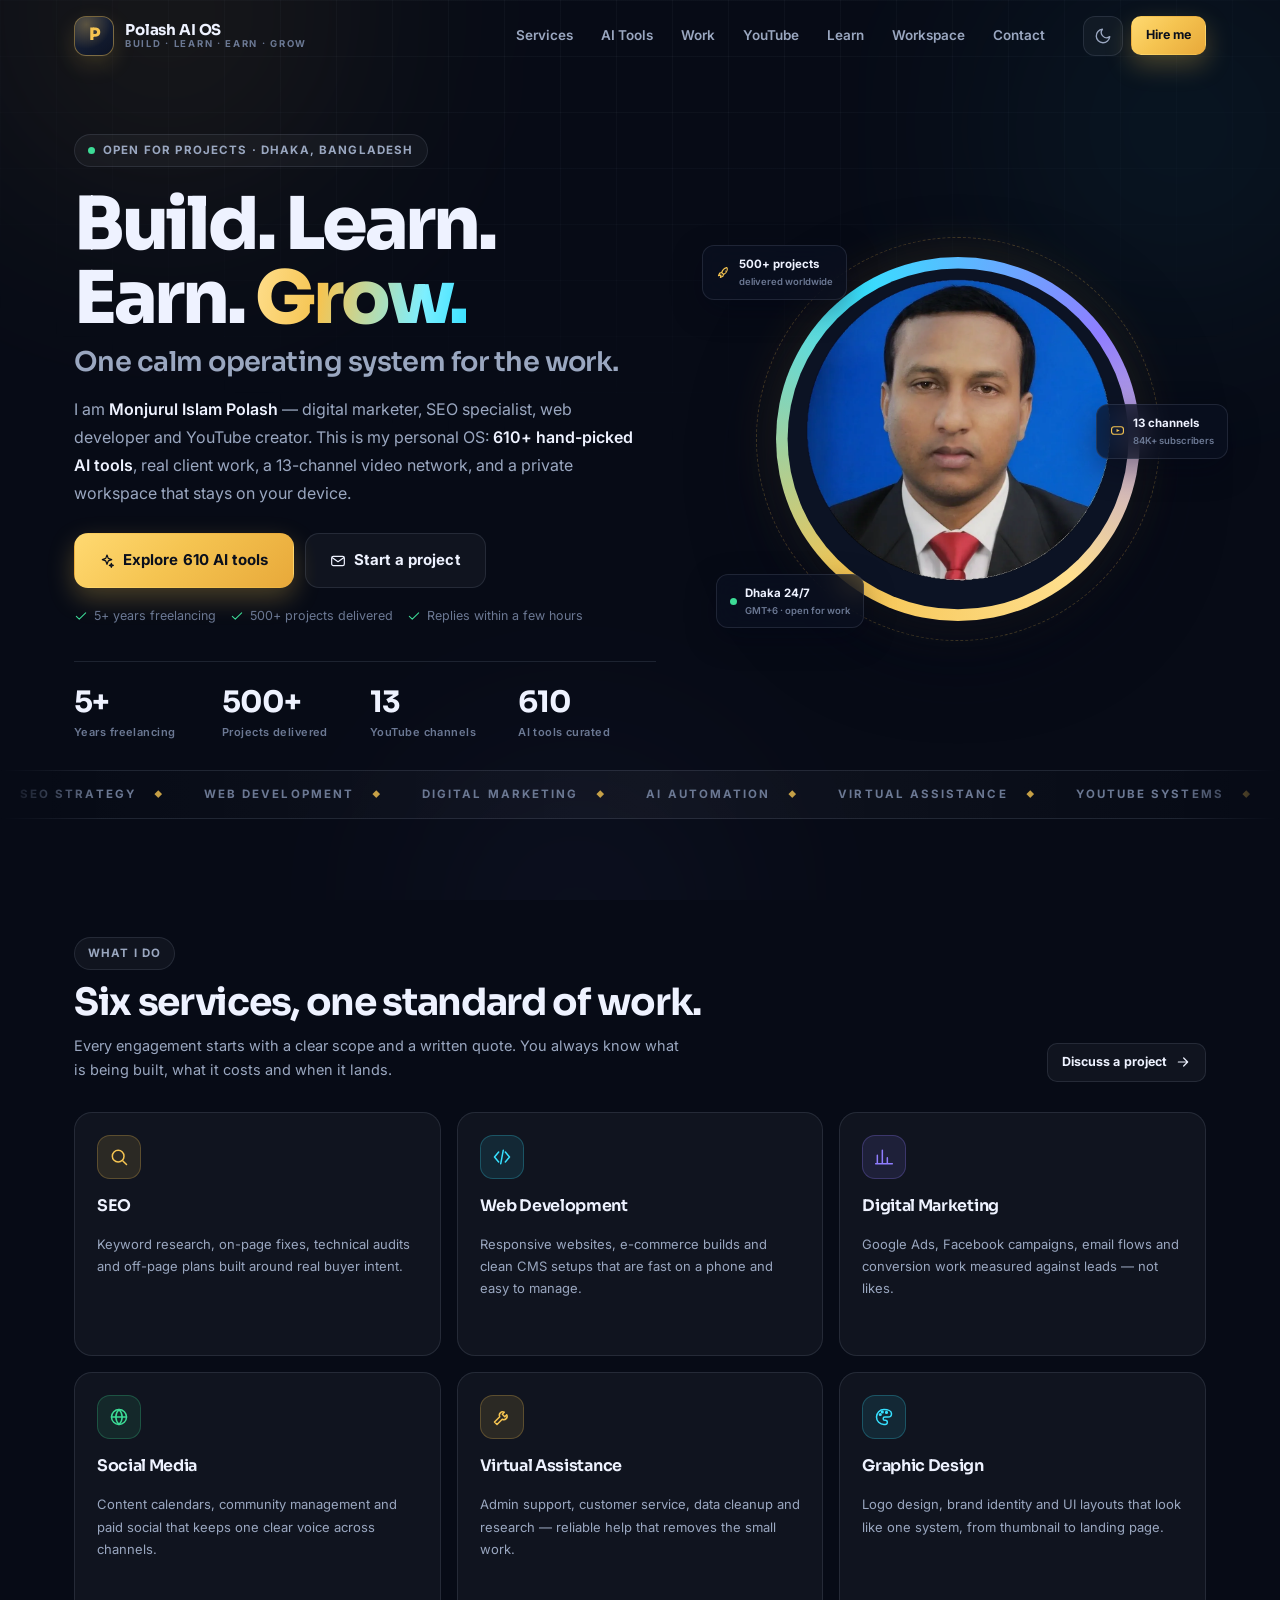
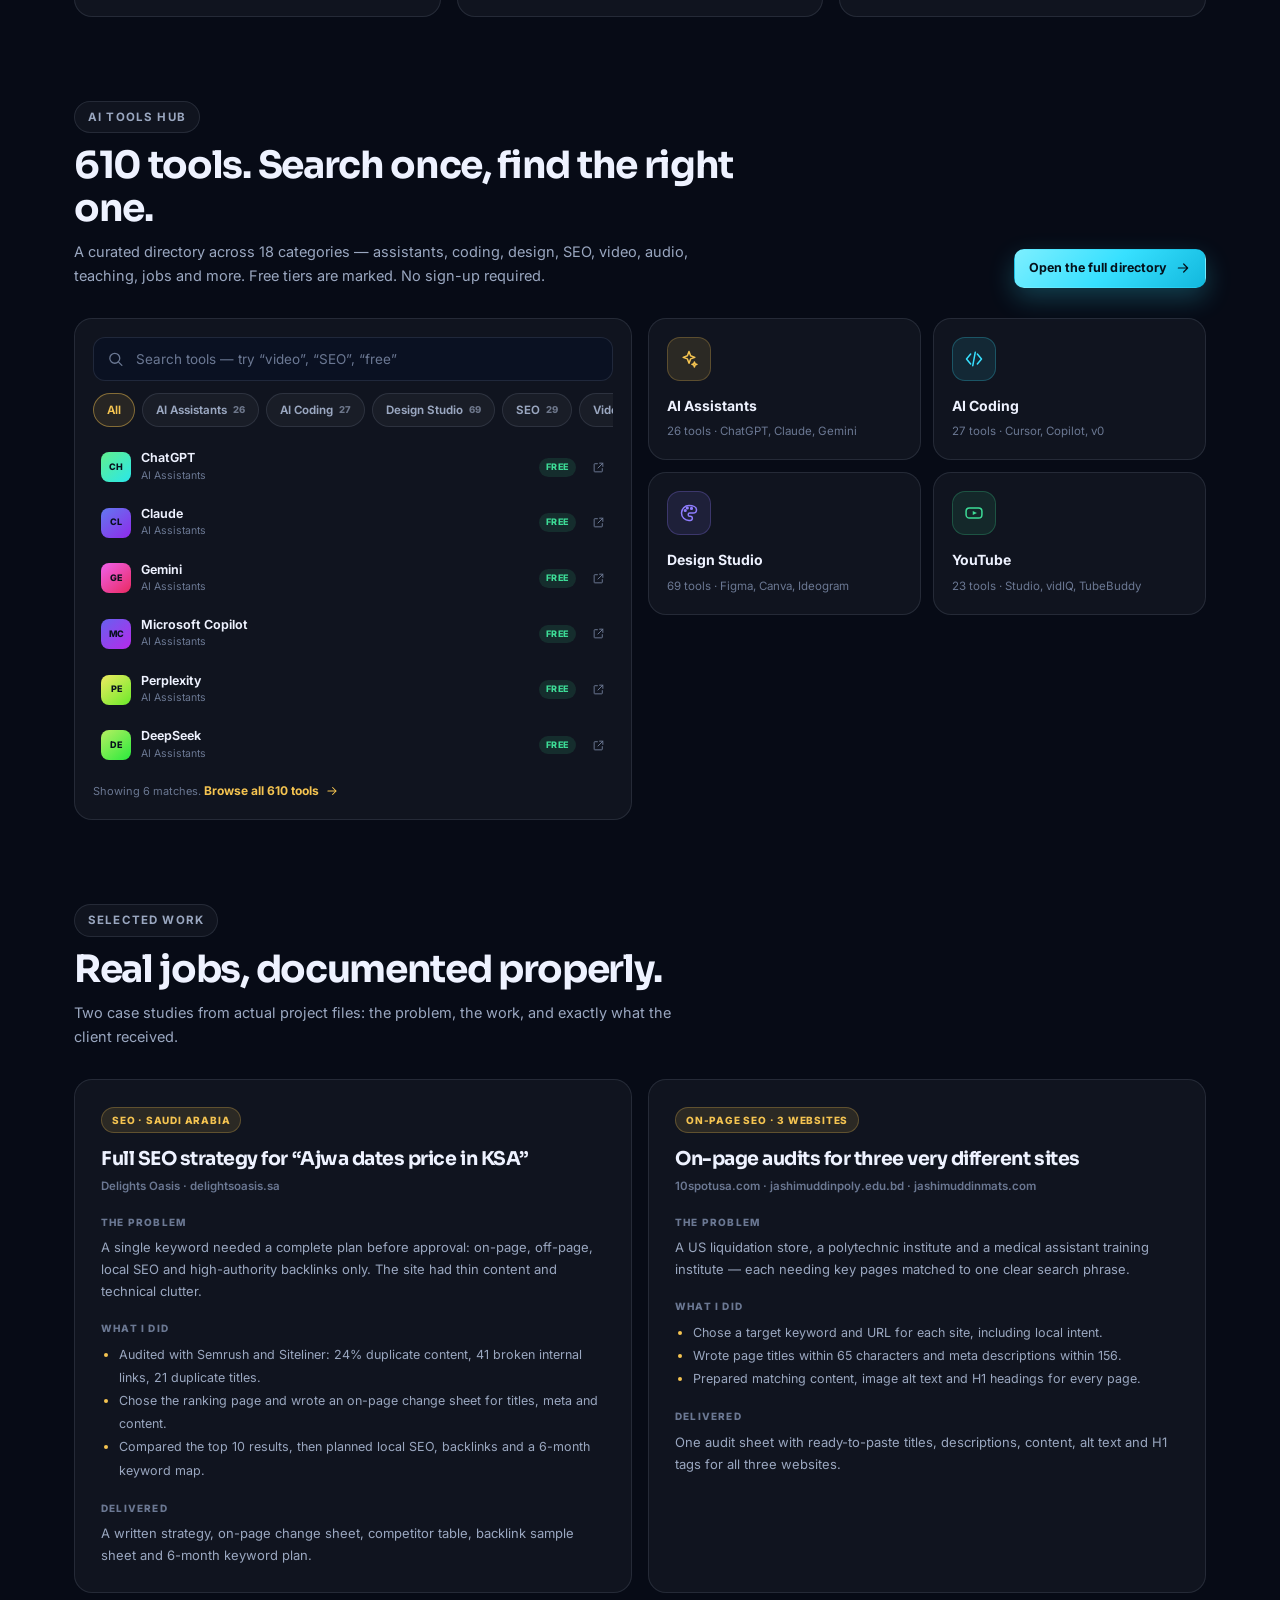
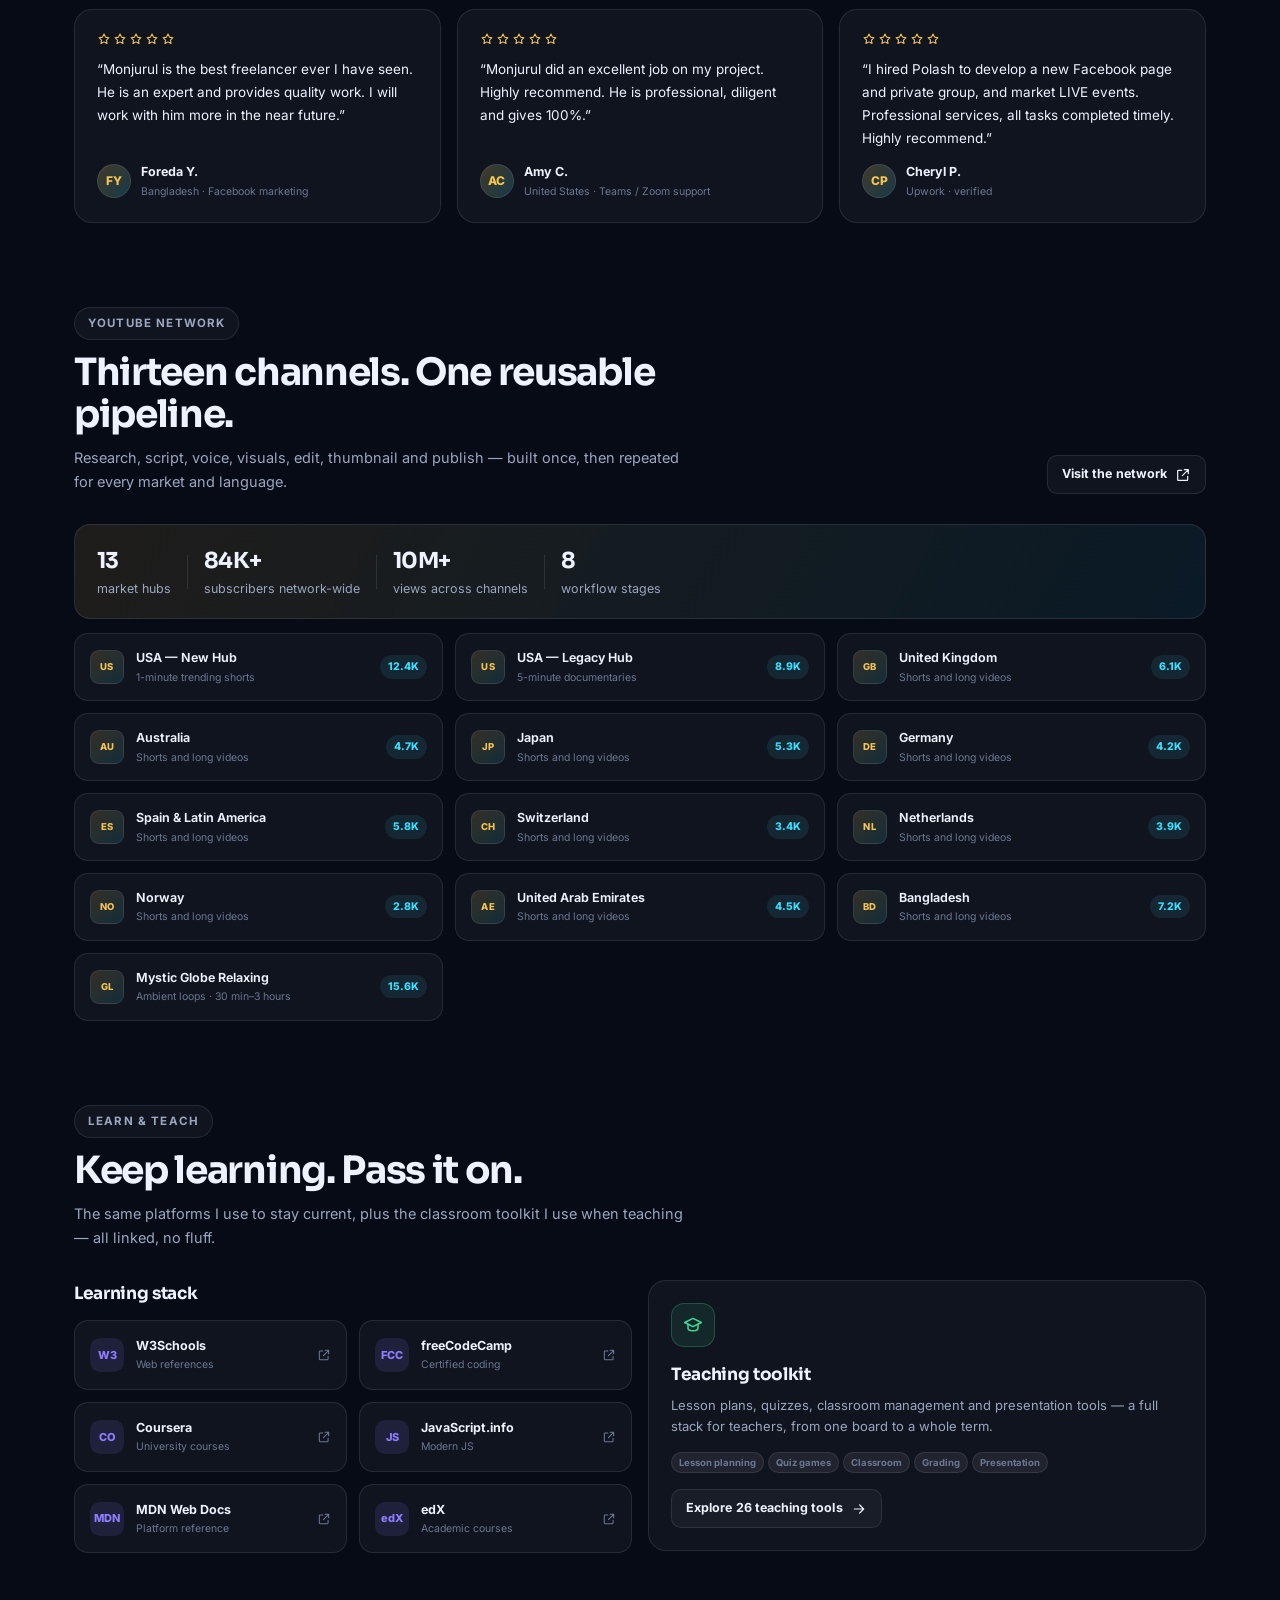
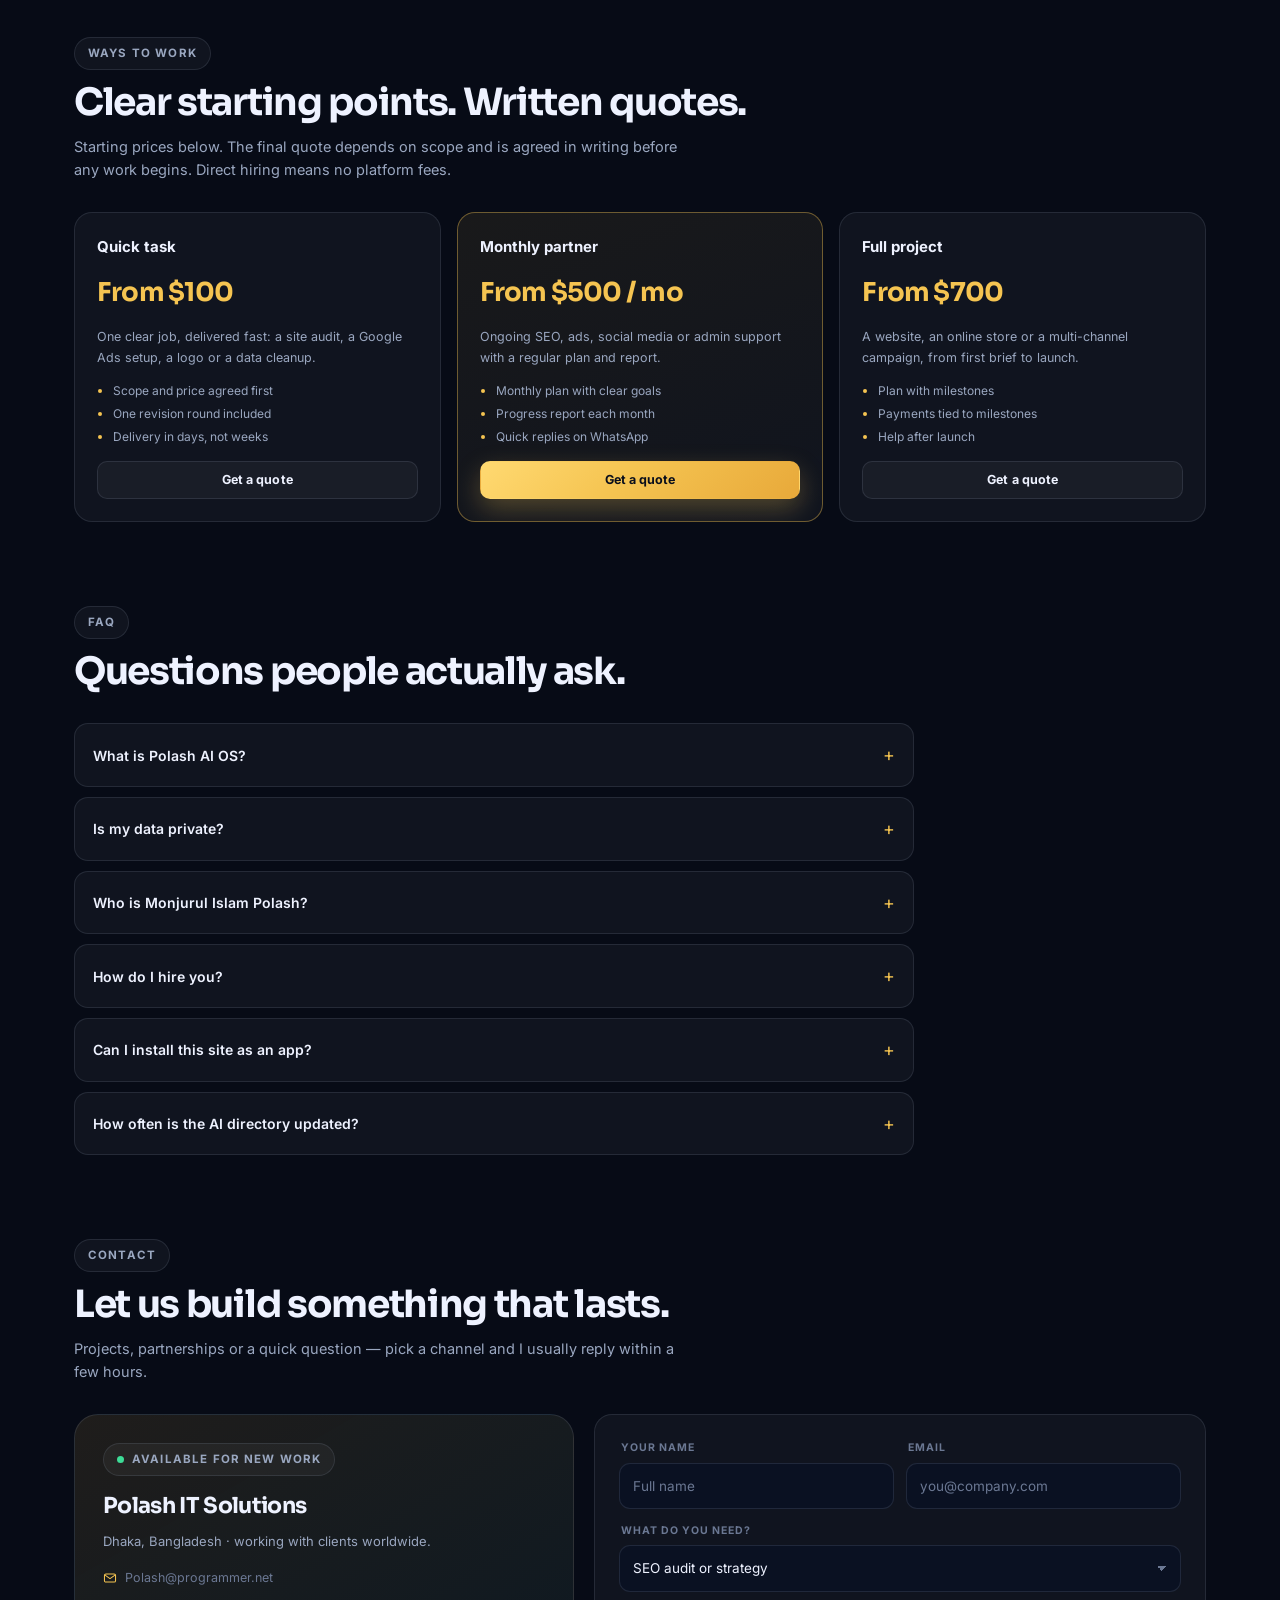
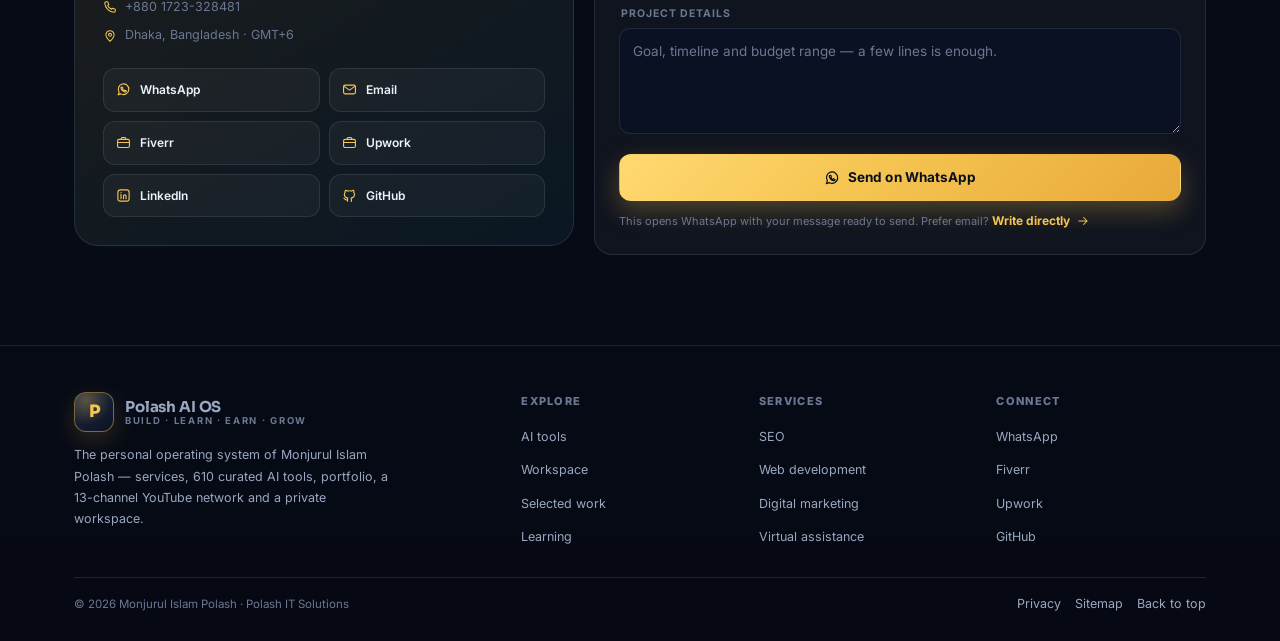
==== commit 6f02d423: "Polash AI OS v2: multi-page rebuild with 610-tool directory, portfolio, workspace and PWA" ====
--- a/index.html
+++ b/index.html
@@ -1,642 +1,601 @@
 <!DOCTYPE html>
 <html lang="en" data-theme="dark">
 <head>
-<meta charset="UTF-8">
-<meta name="viewport" content="width=device-width, initial-scale=1.0, viewport-fit=cover">
-<title>Polash AI OS — Build • Learn • Earn • Grow</title>
-<meta name="description" content="Polash AI OS — the AI-powered personal operating system of Monjurul Islam Polash. Portfolio, AI tools hub, freelancing, teaching, YouTube ecosystem and career dashboard in one premium workspace.">
-<meta name="author" content="Monjurul Islam Polash">
-<meta name="theme-color" content="#0b1020">
-<meta name="color-scheme" content="dark light">
-<meta name="robots" content="index, follow">
-<link rel="canonical" href="https://mipolash-prog.github.io/polash-ai-os/">
-<meta property="og:type" content="website">
-<meta property="og:title" content="Polash AI OS — Build • Learn • Earn • Grow">
-<meta property="og:description" content="AI-powered Personal Operating System: portfolio, AI tools directory, freelancing, teaching, YouTube ecosystem and career dashboard.">
-<meta property="og:url" content="https://mipolash-prog.github.io/polash-ai-os/">
-<meta name="twitter:card" content="summary_large_image">
-<meta name="twitter:title" content="Polash AI OS — Build • Learn • Earn • Grow">
-<meta name="twitter:description" content="AI-powered Personal Operating System: portfolio, AI tools directory, freelancing, teaching, YouTube ecosystem and career dashboard.">
-<style>
-:root{
-  --primary:#f6c453;
-  --primary-soft:rgba(246,196,83,.14);
-  --primary-glow:rgba(246,196,83,.25);
-  --accent:#00d4ff;
-  --accent-soft:rgba(0,212,255,.12);
-  --bg:#0a0d17;
-  --bg-2:#0f1526;
-  --surface:#131b2d;
-  --surface-2:#182238;
-  --glass:rgba(19,27,45,.62);
-  --glass-border:rgba(148,163,184,.14);
-  --hover:rgba(148,163,184,.06);
-  --text:#e9eefb;
-  --text-2:#9aa6bd;
-  --text-3:#64748b;
-  --ok:#34d399;
-  --warn:#fbbf24;
-  --danger:#f87171;
-  --r-xs:8px;--r-sm:12px;--r-md:16px;--r-lg:22px;--r-xl:32px;--r-full:999px;
-  --shadow:0 20px 40px -10px rgba(2,6,18,.55);
-  --shadow-lg:0 30px 60px -15px rgba(2,6,18,.65);
-  --ease:cubic-bezier(.23,1,.32,1);
-  --spring:cubic-bezier(.34,1.56,.64,1);
-  --t:.35s var(--ease);
-}
-[data-theme="light"]{
-  --bg:#f2f5fb;--bg-2:#eef2f8;--surface:#ffffff;--surface-2:#f4f7fb;
-  --glass:rgba(255,255,255,.75);--glass-border:rgba(15,23,42,.08);
-  --hover:rgba(15,23,42,.04);--text:#0f172a;--text-2:#475569;--text-3:#64748b;
-}
-*,::before,::after{box-sizing:border-box;margin:0;padding:0}
-html{scroll-behavior:smooth;-webkit-text-size-adjust:100%}
-body{
-  font-family:"Inter",system-ui,-apple-system,Segoe UI,Roboto,"Noto Sans",sans-serif;
-  background:var(--bg);color:var(--text);font-size:16px;line-height:1.6;
-  overflow-x:hidden;-webkit-font-smoothing:antialiased
-}
-a{color:inherit;text-decoration:none}
-button,input,select,textarea{font:inherit;color:inherit}
-img,svg{display:block;max-width:100%}
-:focus-visible{outline:3px solid var(--accent);outline-offset:3px;border-radius:6px}
-.skip{position:absolute;top:-9999px}
-.container{max-width:1200px;margin:0 auto;padding:0 24px}
-
-/* Background aurora */
-.aurora{position:fixed;inset:0;z-index:-2;overflow:hidden;pointer-events:none}
-.blob{
-  position:absolute;border-radius:50%;filter:blur(80px);opacity:.45;
-  animation:drift 14s var(--ease) infinite alternate
-}
-.blob:nth-child(1){width:60vw;height:60vw;left:-12vw;top:-20vw;background:radial-gradient(circle,rgba(246,196,83,.18),transparent 60%)}
-.blob:nth-child(2){width:55vw;height:55vw;right:-10vw;bottom:-18vw;background:radial-gradient(circle,rgba(0,212,255,.15),transparent 60%);animation-delay:-6s;animation-duration:16s}
-@keyframes drift{from{transform:translate3d(0,0,0)scale(1)}to{transform:translate3d(5vw,5vh,0)scale(1.15)}}
-.grid-bg{position:fixed;inset:0;z-index:-1;pointer-events:none;opacity:.35;
-  background-image:linear-gradient(rgba(148,163,184,.06)1px,transparent1px),linear-gradient(90deg,rgba(148,163,184,.06)1px,transparent1px);
-  background-size:48px 48px;mask-image:radial-gradient(ellipse 80% 60% at 50% 0%,#000 25%,transparent 85%)}
-
-/* Header */
-header{position:fixed;inset:0 auto 0 0;width:250px;z-index:100;display:flex;flex-direction:column;
-  background:var(--glass);backdrop-filter:blur(28px);-webkit-backdrop-filter:blur(28px);
-  border-right:1px solid var(--glass-border);padding:24px 16px}
-.brand{display:flex;align-items:center;gap:12px;padding:6px 10px 20px;cursor:pointer}
-.mark{
-  width:40px;height:40px;border-radius:12px;flex:none;overflow:hidden;display:grid;place-items:center;
-  background:linear-gradient(140deg,#0f172a,#1e293b);border:1px solid rgba(246,196,83,.45);
-  box-shadow:0 0 24px var(--primary-glow)
-}
-.mark svg{width:22px;height:22px;fill:none;stroke:#0b1020;stroke-width:3}
-.brand-name{font-size:17px;font-weight:800;letter-spacing:.2px;line-height:1.15;color:var(--primary)}
-.brand-name span{display:block;font-size:10px;font-weight:700;letter-spacing:2px;color:#fff;text-transform:uppercase;opacity:.95}
-.nav-scroll{flex:1;overflow-y:auto;padding:8px 6px}
-.nav-group{font-size:10px;font-weight:800;letter-spacing:1.8px;text-transform:uppercase;color:var(--text-3);
-  padding:0 12px 8px;margin-top:14px}
-.nav-item{
-  display:flex;align-items:center;gap:11px;width:100%;padding:10px 12px;margin:3px 0;border-radius:12px;
-  border:1px solid transparent;background:transparent;cursor:pointer;color:var(--text-2);font-size:14px;
-  font-weight:600;transition:var(--t);text-align:left
-}
-.nav-item svg{width:18px;height:18px;flex:none;opacity:.8}
-.nav-item:hover{background:var(--hover);color:var(--text);transform:translateX(3px)}
-.nav-item.active{background:linear-gradient(120deg,rgba(246,196,83,.15),rgba(0,212,255,.10));
-  color:var(--text);border-color:rgba(246,196,83,.35)}
-.nav-item.active svg{color:var(--primary);opacity:1}
-.foot{padding:14px 10px 2px;border-top:1px solid var(--glass-border);margin-top:10px}
-.status{
-  display:flex;align-items:center;gap:9px;padding:11px 14px;border-radius:14px;background:var(--primary-soft);
-  border:1px solid rgba(246,196,83,.25)
-}
-.dot{width:8px;height:8px;border-radius:50%;background:var(--ok);box-shadow:0 0 12px var(--ok);animation:blink 2.2s infinite}
-@keyframes blink{50%{opacity:.5}}
-.status b{font-size:12px;display:block}
-.status small{font-size:10.5px;color:var(--text-2)}
-.theme-toggle,.user-btn{
-  width:40px;height:40px;border-radius:12px;border:1px solid var(--glass-border);background:var(--glass);
-  cursor:pointer;display:grid;place-items:center;color:var(--text-2);transition:var(--t)
-}
-.theme-toggle:hover,.user-btn:hover{color:var(--text);border-color:rgba(246,196,83,.5);transform:translateY(-1px)}
-.theme-toggle svg,.user-btn svg{width:18px;height:18px}
-
-/* Main */
-main{flex:1;min-width:0;display:flex;flex-direction:column;margin-left:250px}
-.view{padding:calc(80px + 30px) 24px 100px;max-width:1200px;margin:0 auto;width:100%}
-.view.enter{animation:fadein .5s var(--ease) both}
-@keyframes fadein{from{opacity:0;transform:translateY(16px)}to{opacity:1;transform:none}}
-.section{margin:52px 0}
-.section-head{display:flex;align-items:flex-end;justify-content:space-between;gap:16px;flex-wrap:wrap;margin-bottom:24px}
-.section-title{font-size:24px;font-weight:800;letter-spacing:-.4px;display:flex;align-items:center;gap:12px}
-.section-title .ico{width:40px;height:40px;border-radius:12px;display:grid;place-items:center;background:var(--primary-soft);
-  color:var(--primary);box-shadow:0 0 18px var(--primary-glow)}
-.section-title .ico svg{width:20px;height:20px}
-.section-sub{font-size:13px;color:var(--text-2);margin-top:5px}
-.divider{height:1px;background:linear-gradient(90deg,transparent,var(--glass-border)20%,var(--glass-border)80%,transparent);
-  margin:44px 0;opacity:.6}
-
-/* Hero */
-.hero{min-height:88vh;display:flex;align-items:center;position:relative;overflow:hidden}
-.hero .grid{display:grid;grid-template-columns:1fr 420px;gap:46px;align-items:center;position:relative;z-index:2}
-.hero h1{font-size:clamp(36px,7vw,64px);font-weight:900;letter-spacing:-1px;line-height:1.05;margin-bottom:18px}
-.hero .grad{background:linear-gradient(135deg,#fff 60%,var(--primary) 100%);-webkit-background-clip:text;-webkit-text-fill-color:transparent;background-clip:text}
-.hero p{font-size:18px;color:var(--text-2);line-height:1.7;margin-bottom:28px;max-width:540px}
-.hero-actions{display:flex;gap:14px;flex-wrap:wrap}
-.btn{
-  display:inline-flex;align-items:center;justify-content:center;gap:9px;padding:14px 26px;border-radius:16px;
-  border:1px solid transparent;font-size:15px;font-weight:700;cursor:pointer;white-space:nowrap;transition:var(--t);letter-spacing:.2px
-}
-.btn svg{width:17px;height:17px}
-.btn-primary{background:linear-gradient(135deg,var(--primary),#e8a93a);color:#0b1020;box-shadow:0 12px 30px var(--primary-glow)}
-.btn-primary:hover{transform:translateY(-3px);box-shadow:0 18px 40px rgba(246,196,83,.45)}
-.btn-accent{background:linear-gradient(135deg,var(--accent),#0099cc);color:#04121c;box-shadow:0 12px 30px rgba(0,212,255,.3)}
-.btn-accent:hover{transform:translateY(-3px);box-shadow:0 18px 40px rgba(0,212,255,.45)}
-.btn-ghost{background:var(--glass);border:1px solid var(--glass-border);color:var(--text)}
-.btn-ghost:hover{border-color:rgba(246,196,83,.5);background:var(--hover);transform:translateY(-3px)}
-.hero-visual{
-  position:relative;width:100%;height:420px;border-radius:30px;background:var(--surface-2);
-  border:1px solid var(--glass-border);box-shadow:var(--shadow-lg);overflow:hidden;display:grid;place-items:center;
-  background:linear-gradient(135deg,var(--surface-2),var(--surface));
-}
-.hero-visual::before{
-  content:"";position:absolute;inset:-10%;border-radius:30px;
-  background:linear-gradient(45deg,transparent,rgba(246,196,83,.12),transparent,rgba(0,212,255,.12),transparent);
-  background-size:200% 200%;animation:rotate 6s linear infinite;opacity:0;transition:opacity .5s
-}
-.hero-visual:hover::before{opacity:1}
-@keyframes rotate{from{transform:rotate(0deg)}to{transform:rotate(360deg)}}
-.terminal{
-  width:92%;height:88%;background:#050505;border-radius:20px;padding:22px;font-family:ui-monospace,monospace;font-size:13px;
-  color:#00d4ff;box-shadow:inset 0 0 40px rgba(0,212,255,.08);border:1px solid rgba(0,212,255,.2);overflow:hidden;position:relative
-}
-.terminal .line{margin:6px 0;white-space:pre}
-.terminal .cmd{color:var(--primary);font-weight:700}
-.terminal .out{color:var(--text-2)}
-.terminal .key{color:var(--accent)}
-.cursor{display:inline-block;width:8px;height:18px;background:var(--primary);animation:blinkc 1s infinite;vertical-align:middle}
-@keyframes blinkc{50%{opacity:0}}
-
-/* Cards */
-.grid-2{grid-template-columns:repeat(2,1fr)}
-.grid-3{grid-template-columns:repeat(3,1fr)}
-.grid-4{grid-template-columns:repeat(4,1fr)}
-.grid{display:grid;gap:22px}
-.card{
-  position:relative;background:var(--glass);border:1px solid var(--glass-border);border-radius:20px;
-  padding:24px;backdrop-filter:blur(16px);-webkit-backdrop-filter:blur(16px);transition:var(--t);overflow:hidden
-}
-.card:hover{transform:translateY(-6px);border-color:rgba(246,196,83,.35);box-shadow:var(--shadow)}
-.card::before{content:"";position:absolute;inset:0;border-radius:inherit;opacity:0;transition:opacity .4s;
-  background:radial-gradient(600px circle at 50% 0%,rgba(246,196,83,.08),transparent 50%);pointer-events:none}
-.card:hover::before{opacity:1}
-.card .num{font-size:11px;font-weight:800;letter-spacing:2px;text-transform:uppercase;color:var(--text-3);margin-bottom:10px;display:block}
-.card h3{font-size:17px;font-weight:700;margin-bottom:8px;letter-spacing:-.2px}
-.card p{font-size:13.5px;color:var(--text-2);line-height:1.6}
-.card-foot{margin-top:14px;display:flex;align-items:center;gap:8px;font-size:12px;color:var(--accent);font-weight:700}
-.card-foot svg{width:14px;height:14px}
-.chip{display:inline-flex;align-items:center;gap:7px;padding:6px 14px;border-radius:var(--r-full);background:var(--glass);
-  border:1px solid var(--glass-border);font-size:11.5px;font-weight:700;color:var(--text-2);cursor:pointer;transition:var(--t)}
-.chip:hover{color:var(--text);border-color:rgba(0,212,255,.4)}
-.chip.active{background:linear-gradient(120deg,rgba(246,196,83,.2),rgba(0,212,255,.12));color:var(--primary);border-color:rgba(246,196,83,.45)}
-.badge{display:inline-flex;align-items:center;gap:6px;padding:3px 10px;border-radius:var(--r-full);font-size:10px;font-weight:800;letter-spacing:.7px;text-transform:uppercase}
-.badge-gold{background:var(--primary-soft);color:var(--primary);border:1px solid rgba(246,196,83,.3)}
-.badge-cyan{background:var(--accent-soft);color:var(--accent);border:1px solid rgba(0,212,255,.3)}
-.badge-green{background:rgba(52,211,153,.14);color:var(--ok)}
-.badge-warn{background:rgba(251,191,36,.14);color:var(--warn)}
-.stat{background:var(--glass);border:1px solid var(--glass-border);border-radius:18px;padding:20px}
-.stat .v{font-size:30px;font-weight:900;letter-spacing:-1px;font-variant-numeric:tabular-nums;margin:6px 0 2px}
-.stat .l{font-size:11px;font-weight:700;letter-spacing:1px;text-transform:uppercase;color:var(--text-3)}
-.stat .d{font-size:11.5px;font-weight:700;color:var(--ok);margin-top:3px}
-
-/* Features */
-.feat{display:flex;gap:14px;align-items:flex-start;padding:18px 0;border-bottom:1px solid var(--glass-border)}
-.feat:last-child{border-bottom:none}
-.feat .ico{width:42px;height:42px;border-radius:12px;display:grid;place-items:center;flex:none;background:var(--surface-2);
-  color:var(--primary);border:1px solid var(--glass-border);box-shadow:0 0 14px var(--primary-glow);flex-shrink:0}
-.feat .ico svg{width:20px;height:20px}
-.feat div h4{font-size:15px;font-weight:700;margin-bottom:4px;letter-spacing:-.2px}
-.feat div p{font-size:13px;color:var(--text-2);line-height:1.6}
-
-/* Tools */
-.tools-wrap{position:relative}
-.tools-list{display:grid;grid-template-columns:repeat(auto-fill,minmax(260px,1fr));gap:18px}
-.tool{
-  background:var(--glass);border:1px solid var(--glass-border);border-radius:16px;padding:18px;transition:var(--t);cursor:pointer
-}
-.tool:hover{border-color:rgba(246,196,83,.35);transform:translateY(-4px);box-shadow:var(--shadow)}
-.tool-top{display:flex;align-items:flex-start;gap:12px;margin-bottom:10px}
-.tool-logo{width:40px;height:40px;border-radius:12px;flex:none;display:grid;place-items:center;background:linear-gradient(135deg,#1e293b,#0f172a);
-  color:var(--primary);font-weight:900;font-size:15px;border:1px solid rgba(246,196,83,.3);box-shadow:0 0 16px var(--primary-glow)}
-.tool h3{font-size:14.5px;font-weight:750;margin-bottom:4px;line-height:1.3}
-.tool p{font-size:12.5px;color:var(--text-2);line-height:1.5;margin-bottom:10px}
-.tool-foot{display:flex;justify-content:space-between;align-items:center;margin-top:10px;padding-top:10px;border-top:1px solid var(--glass-border)}
-.launch{display:inline-flex;align-items:center;gap:6px;height:28px;padding:0 12px;border-radius:10px;background:var(--accent-soft);
-  color:var(--accent);font-size:11.5px;font-weight:750;border:1px solid rgba(0,212,255,.22)}
-.launch:hover{background:rgba(0,212,255,.22)}
-.fav{width:28px;height:28px;border-radius:10px;border:1px solid var(--glass-border);background:transparent;cursor:pointer;
-  display:grid;place-items:center;color:var(--text-3);transition:var(--t)}
-.fav.on{color:var(--primary);background:var(--primary-soft);border-color:rgba(246,196,83,.45)}
-.fav svg{width:14px;height:14px}
-.search{width:100%;max-width:560px;padding:13px 18px;border-radius:16px;background:var(--surface-2);border:1.5px solid var(--glass-border);
-  color:var(--text);font-size:14px;transition:var(--t);outline:none;margin-bottom:20px}
-.search:focus{border-color:rgba(0,212,255,.55);box-shadow:0 0 0 4px rgba(0,212,255,.1)}
-
-/* Contact */
-.contact-grid{display:grid;grid-template-columns:1fr 340px;gap:34px}
-.form{background:var(--glass);border:1px solid var(--glass-border);border-radius:22px;padding:28px;backdrop-filter:blur(16px)}
-.field{margin-bottom:18px}
-.label{display:block;font-size:11px;font-weight:800;letter-spacing:1px;text-transform:uppercase;color:var(--text-3);margin-bottom:7px}
-.input,.textarea{width:100%;padding:12px 16px;border-radius:14px;background:var(--surface-2);border:1.5px solid var(--glass-border);
-  color:var(--text);font-size:14px;transition:var(--t);outline:none}
-.input:focus,.textarea:focus{border-color:rgba(0,212,255,.55);box-shadow:0 0 0 4px rgba(0,212,255,.1)}
-.textarea{min-height:120px;resize:vertical;line-height:1.6}
-.btn-block{width:100;justify-content:center}
-.info{display:flex;flex-direction:column;gap:16px}
-.info-card{background:var(--glass);border:1px solid var(--glass-border);border-radius:18px;padding:20px;display:flex;gap:14px;align-items:flex-start}
-.info-card .m{width:44px;height:44px;border-radius:12px;display:grid;place-items:center;background:var(--primary-soft);color:var(--primary);
-  font-weight:800;font-size:15px;border:1px solid rgba(246,196,83,.3);box-shadow:0 0 16px var(--primary-glow);flex-shrink:0}
-.info-card .m svg{width:20px;height:20px}
-.info-card div h4{font-size:15px;font-weight:750;margin-bottom:4px}
-.info-card div p{font-size:13px;color:var(--text-2);line-height:1.6}
-.social{display:flex;gap:12px;margin-top:10px}
-.social a{width:40px;height:40px;border-radius:12px;display:grid;place-items:center;background:var(--surface-2);border:1px solid var(--glass-border);
-  color:var(--text-2);font-size:16px;transition:var(--t)}
-.social a:hover{color:var(--primary);border-color:rgba(246,196,83,.5);transform:translateY(-3px)}
-.msg{margin-top:14px;padding:12px 16px;border-radius:12px;background:var(--ok-soft);color:var(--ok);font-size:13px;font-weight:700;display:none;border:1px solid rgba(52,211,153,.3)}
-
-/* Footer */
-footer{border-top:1px solid var(--glass-border);padding:46px 24px 70px;background:var(--bg-2)}
-.foot-grid{display:flex;justify-content:space-between;flex-wrap:wrap;gap:24px;max-width:1200px;margin:0 auto}
-.foot-brand{font-size:17px;font-weight:800;color:var(--primary);letter-spacing:.2px}
-.foot-brand span{display:block;font-size:10px;font-weight:700;letter-spacing:2px;color:var(--text-2);text-transform:uppercase;margin-top:4px}
-.foot-links{display:flex;gap:26px}
-.foot-links b{font-size:11px;font-weight:800;letter-spacing:1px;text-transform:uppercase;color:var(--text-3);display:block;margin-bottom:10px}
-.foot-links a{font-size:13px;color:var(--text-2);transition:color .2s}
-.foot-links a:hover{color:var(--accent)}
-.foot-copy{margin-top:30px;padding-top:20px;border-top:1px solid var(--glass-border);font-size:11px;color:var(--text-3);text-align:center}
-
-/* Responsive */
-@media (max-width:900px){
-  header{position:relative;width:100%;height:70px;flex-direction:row;justify-content:space-between;align-items:center;padding:0 20px;border-right:none;
-    border-bottom:1px solid var(--glass-border)}
-  .brand-name{font-size:16px}
-  .nav-scroll{display:none}
-  .foot,.status{display:none}
-  main{margin-left:0}
-  .view{padding:calc(80px + 20px) 20px 80px}
-  .hero .grid{grid-template-columns:1fr;gap:30px}
-  .hero-visual{height:320px}
-  .contact-grid{grid-template-columns:1fr}
-  .foot-grid{flex-direction:column}
-}
-@media (max-width:600px){
-  .grid-2,.grid-3,.grid-4{grid-template-columns:1fr}
-  .hero h1{font-size:34px}
-}
-</style>
+  <meta charset="UTF-8">
+  <meta name="viewport" content="width=device-width, initial-scale=1, viewport-fit=cover">
+  <title>Polash AI OS — Build · Learn · Earn · Grow</title>
+  <meta name="description" content="The personal operating system of Monjurul Islam Polash: 610+ curated AI tools, SEO and web development services, portfolio, 13-channel YouTube network, learning hub and a private workspace. Dhaka, Bangladesh.">
+  <meta name="author" content="Monjurul Islam Polash">
+  <meta name="theme-color" content="#070b16">
+  <meta name="color-scheme" content="dark light">
+  <meta name="robots" content="index, follow">
+  <link rel="canonical" href="https://mipolash-prog.github.io/polash-ai-os-v2/">
+  <meta property="og:type" content="website">
+  <meta property="og:title" content="Polash AI OS — Build · Learn · Earn · Grow">
+  <meta property="og:description" content="610+ curated AI tools, SEO and web development services, portfolio, a 13-channel YouTube network and a private workspace — one fast site.">
+  <meta property="og:site_name" content="Polash AI OS">
+  <meta property="og:url" content="https://mipolash-prog.github.io/polash-ai-os-v2/">
+  <meta property="og:image" content="https://mipolash-prog.github.io/polash-ai-os-v2/assets/og-image.png">
+  <meta property="og:image:width" content="1200">
+  <meta property="og:image:height" content="630">
+  <meta name="twitter:card" content="summary_large_image">
+  <meta name="twitter:title" content="Polash AI OS — Build · Learn · Earn · Grow">
+  <meta name="twitter:description" content="610+ curated AI tools, SEO and web development services, portfolio, a 13-channel YouTube network and a private workspace.">
+  <meta name="twitter:image" content="https://mipolash-prog.github.io/polash-ai-os-v2/assets/og-image.png">
+  <link rel="icon" href="assets/icon-192.png" type="image/png">
+  <link rel="apple-touch-icon" href="assets/icon-192.png">
+  <link rel="manifest" href="manifest.webmanifest">
+  <link rel="preconnect" href="https://fonts.googleapis.com">
+  <link rel="preconnect" href="https://fonts.gstatic.com" crossorigin>
+  <link href="https://fonts.googleapis.com/css2?family=Inter:wght@400;500;600;700&family=Sora:wght@500;600;700;800&display=swap" rel="stylesheet">
+  <link rel="stylesheet" href="css/main.css">
+  <script>try{var t=localStorage.getItem("paos.v2.theme");if(t)document.documentElement.dataset.theme=t}catch(e){}</script>
+  <script type="application/ld+json">
+  {
+    "@context": "https://schema.org",
+    "@type": "Person",
+    "name": "Monjurul Islam Polash",
+    "alternateName": "Polash",
+    "jobTitle": "Digital Marketer · SEO Specialist · Web Developer · AI Systems Builder",
+    "email": "mailto:Polash@programmer.net",
+    "telephone": "+8801723328481",
+    "address": { "@type": "PostalAddress", "addressLocality": "Dhaka", "addressCountry": "BD" },
+    "knowsAbout": ["Digital Marketing", "SEO", "Web Development", "AI Tools", "Teaching", "YouTube"],
+    "url": "https://mipolash-prog.github.io/polash-ai-os-v2/",
+    "sameAs": [
+      "https://github.com/MIPolash-Prog",
+      "https://www.fiverr.com/website1_1",
+      "https://www.linkedin.com/in/monjurul-islam-p-417782147",
+      "https://www.upwork.com/freelancers/~01e2a611d178fd578d",
+      "https://www.youtube.com/@MysticGlobeDocs-1"
+    ]
+  }
+  </script>
+  <script type="application/ld+json">
+  {
+    "@context": "https://schema.org",
+    "@type": "ProfessionalService",
+    "name": "Polash IT Solutions",
+    "url": "https://mipolash-prog.github.io/polash-ai-os-v2/",
+    "image": "https://mipolash-prog.github.io/polash-ai-os-v2/assets/og-image.png",
+    "email": "Polash@programmer.net",
+    "telephone": "+8801723328481",
+    "priceRange": "$$",
+    "areaServed": "Worldwide",
+    "address": { "@type": "PostalAddress", "addressLocality": "Dhaka", "addressCountry": "BD" },
+    "founder": { "@type": "Person", "name": "Monjurul Islam Polash" },
+    "makesOffer": [
+      { "@type": "Offer", "itemOffered": { "@type": "Service", "name": "SEO strategy and audits" } },
+      { "@type": "Offer", "itemOffered": { "@type": "Service", "name": "Web development" } },
+      { "@type": "Offer", "itemOffered": { "@type": "Service", "name": "Digital marketing" } },
+      { "@type": "Offer", "itemOffered": { "@type": "Service", "name": "Virtual assistance" } }
+    ]
+  }
+  </script>
 </head>
 <body>
-<span class="skip"><a href="#content">Skip to content</a></span>
-
-<div class="aurora">
-  <div class="blob"></div>
-  <div class="blob"></div>
-</div>
-<div class="grid-bg"></div>
-
-<header id="sidebar">
-  <div class="brand" onclick="location.href='#home'">
-    <div class="mark">
-      <svg viewBox="0 0 24 24"><path d="M12 2L15 8H9L12 2Z"/><path d="M12 22L9 16H15L12 22Z"/><path d="M2 12L8 12M16 12L22 12"/></svg>
+  <a class="skip-link" href="#main">Skip to content</a>
+  <div class="aurora" aria-hidden="true"><span class="a1"></span><span class="a2"></span><span class="a3"></span></div>
+
+  <header class="header" id="header">
+    <div class="header-inner">
+      <a class="brand" href="index.html" aria-label="Polash AI OS home">
+        <span class="brand-mark" aria-hidden="true"><span>P</span></span>
+        <span class="brand-text"><b>Polash AI OS</b><small>Build · Learn · Earn · Grow</small></span>
+      </a>
+      <nav class="nav" aria-label="Main navigation">
+        <a href="#services">Services</a>
+        <a href="tools.html">AI Tools</a>
+        <a href="#work">Work</a>
+        <a href="#youtube">YouTube</a>
+        <a href="#learn">Learn</a>
+        <a href="dashboard.html">Workspace</a>
+        <a href="#contact">Contact</a>
+      </nav>
+      <div class="header-actions">
+        <button class="icon-btn" id="themeBtn" type="button" aria-label="Switch colour theme">
+          <svg class="icon moon" aria-hidden="true"><use href="assets/icons.svg#i-moon"></use></svg>
+          <svg class="icon sun" aria-hidden="true"><use href="assets/icons.svg#i-sun"></use></svg>
+        </button>
+        <a class="btn btn-gold btn-sm hire" href="#contact">Hire me</a>
+        <button class="icon-btn menu-btn" id="menuBtn" type="button" aria-label="Open menu" aria-expanded="false" aria-controls="mobileNav">
+          <svg class="icon" aria-hidden="true"><use href="assets/icons.svg#i-menu"></use></svg>
+        </button>
+      </div>
     </div>
-    <div class="brand-name">Polash AI OS<span>OS</span></div>
+  </header>
+  <div class="mobile-nav" id="mobileNav">
+    <a href="#services">Services</a>
+    <a href="tools.html">AI Tools</a>
+    <a href="#work">Work</a>
+    <a href="#youtube">YouTube</a>
+    <a href="#learn">Learn</a>
+    <a href="dashboard.html">Workspace</a>
+    <a href="#contact">Contact</a>
   </div>
-  <div class="nav-scroll" id="navList">
-    <div class="nav-group">Platform</div>
-    <a class="nav-item active" onclick="setActive(this,'#home')"><svg viewBox="0 0 24 24"><path d="M3 12l2-2m0 0l7-7 7 7M5 10v10a1 1 0 001 1h3m10-11l2 2m-2-2v10a1 1 0 01-1 1h-3"/></svg><span>Home</span></a>
-    <a class="nav-item" onclick="setActive(this,'#about')"><svg viewBox="0 0 24 24"><path d="M16 7a4 4 0 11-8 0 4 4 0 018 0ZM12 14a7 7 0 00-7 7h14a7 7 0 00-7-7z"/></svg><span>About</span></a>
-    <a class="nav-item" onclick="setActive(this,'#services')"><svg viewBox="0 0 24 24"><path d="M12 6V4m0 2v12m-6 3h6.01M21 12a9 9 0 11-18 0 9 9 0 0118 0z"/></svg><span>Services</span></a>
-    <a class="nav-item" onclick="setActive(this,'#portfolio')"><svg viewBox="0 0 24 24"><path d="M9 19H4l5-7 5 7h-5M5 17V8m7 5V3m7 14v-6m-1 6h8m-8 0H9"/></svg><span>Portfolio</span></a>
-    <a class="nav-item" onclick="setActive(this,'#ai-tools')"><svg viewBox="0 0 24 24"><path d="M12 19l7-7 3 3-7 7-3-3Z"/><circle cx="12" cy="13" r="3"/><path d="M12 1v6m0 6v6m6-3h6m-3 3h-6"/></svg><span>AI Tools</span></a>
-    <a class="nav-item" onclick="setActive(this,'#contact')"><svg viewBox="0 0 24 24"><path d="M22 10c0-3-1.346-5.657-3-7.172 1.646 1.472 2 3.777 2 7.172V17a1 1 0 01-1 1H3a1 1 0 01-1-1V3.828c0-3.396.354-5.7 1-7.172C4.346 4.343 4 6.648 4 10v10a3 3 0 003 3h12a3 3 0 003-3V10z"/></svg><span>Contact</span></a>
-  </div>
-  <div class="foot">
-    <div class="status"><div class="dot"></div><b>System Online</b><small>All services active</small></div>
-    <button class="theme-toggle" id="themeBtn" title="Toggle theme" onclick="toggleTheme()"><svg viewBox="0 0 24 24"><path d="M12 3a6 6 0 00-9 9 9 9 0 119-9zm-2 15l-3-3 2.828-2.828 1.414 1.414L10 17.586zM16.586 4.414l1.414-1.414L20 7.414l-2.828 2.828-1.414-1.414z"/></svg></button>
-    <button class="user-btn" title="Profile" onclick="location.href='#about'"><svg viewBox="0 0 24 24"><path d="M16 7a4 4 0 11-8 0 4 4 0 018 0zM12 14a7 7 0 00-7 7h14a7 7 0 00-7-7z"/></svg></button>
-  </div>
-</header>
-
-<main>
-<div class="view enter" id="content">
-
-<!-- HERO -->
-<section class="section hero" id="home">
-  <div class="grid">
-    <div>
-      <div class="badge badge-cyan" style="display:inline-block;margin-bottom:16px">v2.0 &bull; Upgraded</div>
-      <h1>Polash AI OS<span class="grad">.</span></h1>
-      <p>AI-powered personal operating system — portfolio, 500+ AI tools hub, freelancing, teaching, learning and YouTube ecosystem in one premium workspace. Build. Learn. Earn. Grow.</p>
-      <div class="hero-actions">
-        <a class="btn btn-primary" onclick="location.href='#ai-tools'"><svg viewBox="0 0 24 24"><path d="M13 2H6a2 2 0 00-2 2v16a2 2 0 002 2h12a2 2 0 002-2V9zM13 2V9l5 5M16.5 6.5a2.5 2.5 0 11-5 0 2.5 2.5 0 015 0z"/></svg> Explore AI Tools</a>
-        <a class="btn btn-accent" onclick="location.href='#contact'"><svg viewBox="0 0 24 24"><path d="M22 10c0-3-1.346-5.657-3-7.172 1.646 1.472 2 3.777 2 7.172V17a1 1 0 01-1 1H3a1 1 0 01-1-1V3.828c0-3.396.354-5.7 1-7.172C4.346 4.343 4 6.648 4 10v10a3 3 0 003 3h12a3 3 0 003-3V10z"/></svg> Hire Me</a>
-      </div>
-      <div style="display:flex;gap:16px;margin-top:34px">
-        <div class="stat"><span class="v">500+</span><span class="l">AI Tools</span><span class="d">&#9650; Curated</span></div>
-        <div class="stat"><span class="v">5+</span><span class="l">Years</span><span class="d">&#9650; Experience</span></div>
-        <div class="stat"><span class="v">13</span><span class="l">Channels</span><span class="d">&#9650; YouTube</span></div>
+
+  <main id="main">
+    <section class="hero">
+      <div class="container">
+        <div class="hero-grid">
+          <div class="hero-copy">
+            <span class="eyebrow"><span class="pulse" aria-hidden="true"></span> Open for projects · Dhaka, Bangladesh</span>
+            <h1>
+              <span class="line">Build. Learn.</span>
+              <span class="line">Earn. <span class="grad">Grow.</span></span>
+              <span class="small">One calm operating system for the work.</span>
+            </h1>
+            <p class="hero-lede">I am <b>Monjurul Islam Polash</b> — digital marketer, SEO specialist, web developer and YouTube creator. This is my personal OS: <b>610+ hand-picked AI tools</b>, real client work, a 13-channel video network, and a private workspace that stays on your device.</p>
+            <div class="hero-cta">
+              <a class="btn btn-gold btn-lg" href="tools.html">
+                <svg class="icon" aria-hidden="true"><use href="assets/icons.svg#i-spark"></use></svg>
+                Explore 610 AI tools
+              </a>
+              <a class="btn btn-ghost btn-lg" href="#contact">
+                <svg class="icon" aria-hidden="true"><use href="assets/icons.svg#i-mail"></use></svg>
+                Start a project
+              </a>
+            </div>
+            <div class="hero-note">
+              <span class="item"><svg class="icon" aria-hidden="true"><use href="assets/icons.svg#i-check"></use></svg> 5+ years freelancing</span>
+              <span class="item"><svg class="icon" aria-hidden="true"><use href="assets/icons.svg#i-check"></use></svg> 500+ projects delivered</span>
+              <span class="item"><svg class="icon" aria-hidden="true"><use href="assets/icons.svg#i-check"></use></svg> Replies within a few hours</span>
+            </div>
+            <div class="hero-stats">
+              <div class="stat"><b data-count="5" data-suffix="+">5+</b><span>Years freelancing</span></div>
+              <div class="stat"><b data-count="500" data-suffix="+">500+</b><span>Projects delivered</span></div>
+              <div class="stat"><b data-count="13">13</b><span>YouTube channels</span></div>
+              <div class="stat"><b data-count="610">610</b><span>AI tools curated</span></div>
+            </div>
+          </div>
+          <div class="hero-visual">
+            <div class="hero-photo-wrap">
+              <img class="hero-photo" src="assets/polash.webp" width="768" height="768" alt="Monjurul Islam Polash" fetchpriority="high">
+            </div>
+            <div class="float-chip fc1">
+              <svg class="icon" aria-hidden="true"><use href="assets/icons.svg#i-rocket"></use></svg>
+              <span>500+ projects<small>delivered worldwide</small></span>
+            </div>
+            <div class="float-chip fc2">
+              <svg class="icon" aria-hidden="true"><use href="assets/icons.svg#i-youtube"></use></svg>
+              <span>13 channels<small>84K+ subscribers</small></span>
+            </div>
+            <div class="float-chip fc3">
+              <span class="dot" aria-hidden="true"></span>
+              <span>Dhaka 24/7<small>GMT+6 · open for work</small></span>
+            </div>
+          </div>
+        </div>
+      </div>
+      <div class="marquee" aria-hidden="true">
+        <div class="marquee-track">
+          <span>SEO Strategy</span><span>Web Development</span><span>Digital Marketing</span><span>AI Automation</span><span>Virtual Assistance</span><span>YouTube Systems</span><span>Graphic Design</span><span>Teaching</span>
+          <span>SEO Strategy</span><span>Web Development</span><span>Digital Marketing</span><span>AI Automation</span><span>Virtual Assistance</span><span>YouTube Systems</span><span>Graphic Design</span><span>Teaching</span>
+        </div>
+      </div>
+    </section>
+
+    <section class="section" id="services">
+      <div class="container">
+        <div class="section-head reveal">
+          <div>
+            <span class="eyebrow">What I do</span>
+            <h2>Six services, one standard of work.</h2>
+            <p>Every engagement starts with a clear scope and a written quote. You always know what is being built, what it costs and when it lands.</p>
+          </div>
+          <a class="btn btn-ghost btn-sm action" href="#contact">Discuss a project <svg class="icon" aria-hidden="true"><use href="assets/icons.svg#i-arrow"></use></svg></a>
+        </div>
+        <div class="grid g3">
+          <article class="card service-card reveal">
+            <div class="icon-tile"><svg class="icon" aria-hidden="true"><use href="assets/icons.svg#i-search"></use></svg></div>
+            <h3>SEO</h3>
+            <p>Keyword research, on-page fixes, technical audits and off-page plans built around real buyer intent.</p>
+            <span class="arrow">See case studies <svg class="icon" aria-hidden="true"><use href="assets/icons.svg#i-arrow"></use></svg></span>
+          </article>
+          <article class="card service-card reveal">
+            <div class="icon-tile cyan"><svg class="icon" aria-hidden="true"><use href="assets/icons.svg#i-code"></use></svg></div>
+            <h3>Web Development</h3>
+            <p>Responsive websites, e-commerce builds and clean CMS setups that are fast on a phone and easy to manage.</p>
+            <span class="arrow">See case studies <svg class="icon" aria-hidden="true"><use href="assets/icons.svg#i-arrow"></use></svg></span>
+          </article>
+          <article class="card service-card reveal">
+            <div class="icon-tile violet"><svg class="icon" aria-hidden="true"><use href="assets/icons.svg#i-chart"></use></svg></div>
+            <h3>Digital Marketing</h3>
+            <p>Google Ads, Facebook campaigns, email flows and conversion work measured against leads — not likes.</p>
+            <span class="arrow">See case studies <svg class="icon" aria-hidden="true"><use href="assets/icons.svg#i-arrow"></use></svg></span>
+          </article>
+          <article class="card service-card reveal">
+            <div class="icon-tile green"><svg class="icon" aria-hidden="true"><use href="assets/icons.svg#i-globe"></use></svg></div>
+            <h3>Social Media</h3>
+            <p>Content calendars, community management and paid social that keeps one clear voice across channels.</p>
+            <span class="arrow">See case studies <svg class="icon" aria-hidden="true"><use href="assets/icons.svg#i-arrow"></use></svg></span>
+          </article>
+          <article class="card service-card reveal">
+            <div class="icon-tile"><svg class="icon" aria-hidden="true"><use href="assets/icons.svg#i-wrench"></use></svg></div>
+            <h3>Virtual Assistance</h3>
+            <p>Admin support, customer service, data cleanup and research — reliable help that removes the small work.</p>
+            <span class="arrow">See case studies <svg class="icon" aria-hidden="true"><use href="assets/icons.svg#i-arrow"></use></svg></span>
+          </article>
+          <article class="card service-card reveal">
+            <div class="icon-tile cyan"><svg class="icon" aria-hidden="true"><use href="assets/icons.svg#i-palette"></use></svg></div>
+            <h3>Graphic Design</h3>
+            <p>Logo design, brand identity and UI layouts that look like one system, from thumbnail to landing page.</p>
+            <span class="arrow">See case studies <svg class="icon" aria-hidden="true"><use href="assets/icons.svg#i-arrow"></use></svg></span>
+          </article>
+        </div>
+      </div>
+    </section>
+
+    <section class="section" id="tools-preview">
+      <div class="container">
+        <div class="section-head reveal">
+          <div>
+            <span class="eyebrow">AI tools hub</span>
+            <h2>610 tools. Search once, find the right one.</h2>
+            <p>A curated directory across 18 categories — assistants, coding, design, SEO, video, audio, teaching, jobs and more. Free tiers are marked. No sign-up required.</p>
+          </div>
+          <a class="btn btn-cyan btn-sm action" href="tools.html">Open the full directory <svg class="icon" aria-hidden="true"><use href="assets/icons.svg#i-arrow"></use></svg></a>
+        </div>
+        <div class="grid g2" style="align-items:stretch">
+          <div class="card" style="padding:18px">
+            <div class="search-box">
+              <svg class="icon" aria-hidden="true"><use href="assets/icons.svg#i-search"></use></svg>
+              <input class="input" id="previewSearch" type="search" placeholder="Search tools — try “video”, “SEO”, “free”" aria-label="Search AI tools">
+            </div>
+            <div class="cat-strip" id="previewCats"></div>
+            <div id="previewList" class="task-list" style="max-height:none;margin-top:10px" aria-live="polite"></div>
+            <p class="form-note">Showing 6 matches. <a class="top-link" href="tools.html">Browse all 610 tools <svg class="icon" aria-hidden="true"><use href="assets/icons.svg#i-arrow"></use></svg></a></p>
+          </div>
+          <div class="grid g2" style="gap:12px;align-content:start">
+            <a class="card" href="tools.html?cat=assistants" style="padding:18px">
+              <div class="icon-tile" style="margin-bottom:12px"><svg class="icon" aria-hidden="true"><use href="assets/icons.svg#i-spark"></use></svg></div>
+              <b style="font-size:14px">AI Assistants</b>
+              <p class="dim" style="font-size:11.5px;margin-top:4px">26 tools · ChatGPT, Claude, Gemini</p>
+            </a>
+            <a class="card" href="tools.html?cat=coding" style="padding:18px">
+              <div class="icon-tile cyan" style="margin-bottom:12px"><svg class="icon" aria-hidden="true"><use href="assets/icons.svg#i-code"></use></svg></div>
+              <b style="font-size:14px">AI Coding</b>
+              <p class="dim" style="font-size:11.5px;margin-top:4px">27 tools · Cursor, Copilot, v0</p>
+            </a>
+            <a class="card" href="tools.html?cat=design" style="padding:18px">
+              <div class="icon-tile violet" style="margin-bottom:12px"><svg class="icon" aria-hidden="true"><use href="assets/icons.svg#i-palette"></use></svg></div>
+              <b style="font-size:14px">Design Studio</b>
+              <p class="dim" style="font-size:11.5px;margin-top:4px">69 tools · Figma, Canva, Ideogram</p>
+            </a>
+            <a class="card" href="tools.html?cat=ytools" style="padding:18px">
+              <div class="icon-tile green" style="margin-bottom:12px"><svg class="icon" aria-hidden="true"><use href="assets/icons.svg#i-youtube"></use></svg></div>
+              <b style="font-size:14px">YouTube</b>
+              <p class="dim" style="font-size:11.5px;margin-top:4px">23 tools · Studio, vidIQ, TubeBuddy</p>
+            </a>
+          </div>
+        </div>
+      </div>
+    </section>
+
+    <section class="section" id="work">
+      <div class="container">
+        <div class="section-head reveal">
+          <div>
+            <span class="eyebrow">Selected work</span>
+            <h2>Real jobs, documented properly.</h2>
+            <p>Two case studies from actual project files: the problem, the work, and exactly what the client received.</p>
+          </div>
+        </div>
+        <div class="grid g2">
+          <article class="card case-card reveal">
+            <span class="tag">SEO · Saudi Arabia</span>
+            <h3>Full SEO strategy for “Ajwa dates price in KSA”</h3>
+            <div class="client">Delights Oasis · delightsoasis.sa</div>
+            <div class="label">The problem</div>
+            <p>A single keyword needed a complete plan before approval: on-page, off-page, local SEO and high-authority backlinks only. The site had thin content and technical clutter.</p>
+            <div class="label">What I did</div>
+            <ul>
+              <li>Audited with Semrush and Siteliner: 24% duplicate content, 41 broken internal links, 21 duplicate titles.</li>
+              <li>Chose the ranking page and wrote an on-page change sheet for titles, meta and content.</li>
+              <li>Compared the top 10 results, then planned local SEO, backlinks and a 6-month keyword map.</li>
+            </ul>
+            <div class="label">Delivered</div>
+            <p>A written strategy, on-page change sheet, competitor table, backlink sample sheet and 6-month keyword plan.</p>
+          </article>
+          <article class="card case-card reveal">
+            <span class="tag">On-page SEO · 3 websites</span>
+            <h3>On-page audits for three very different sites</h3>
+            <div class="client">10spotusa.com · jashimuddinpoly.edu.bd · jashimuddinmats.com</div>
+            <div class="label">The problem</div>
+            <p>A US liquidation store, a polytechnic institute and a medical assistant training institute — each needing key pages matched to one clear search phrase.</p>
+            <div class="label">What I did</div>
+            <ul>
+              <li>Chose a target keyword and URL for each site, including local intent.</li>
+              <li>Wrote page titles within 65 characters and meta descriptions within 156.</li>
+              <li>Prepared matching content, image alt text and H1 headings for every page.</li>
+            </ul>
+            <div class="label">Delivered</div>
+            <p>One audit sheet with ready-to-paste titles, descriptions, content, alt text and H1 tags for all three websites.</p>
+          </article>
+        </div>
+        <div class="grid g3" style="margin-top:16px">
+          <article class="card review-card reveal">
+            <div class="stars" aria-label="5 out of 5 stars">
+              <svg class="icon" aria-hidden="true"><use href="assets/icons.svg#i-star"></use></svg><svg class="icon" aria-hidden="true"><use href="assets/icons.svg#i-star"></use></svg><svg class="icon" aria-hidden="true"><use href="assets/icons.svg#i-star"></use></svg><svg class="icon" aria-hidden="true"><use href="assets/icons.svg#i-star"></use></svg><svg class="icon" aria-hidden="true"><use href="assets/icons.svg#i-star"></use></svg>
+            </div>
+            <blockquote>“Monjurul is the best freelancer ever I have seen. He is an expert and provides quality work. I will work with him more in the near future.”</blockquote>
+            <div class="review-meta"><span class="avatar-sm">FY</span><span><b>Foreda Y.</b><small>Bangladesh · Facebook marketing</small></span></div>
+          </article>
+          <article class="card review-card reveal">
+            <div class="stars" aria-label="5 out of 5 stars">
+              <svg class="icon" aria-hidden="true"><use href="assets/icons.svg#i-star"></use></svg><svg class="icon" aria-hidden="true"><use href="assets/icons.svg#i-star"></use></svg><svg class="icon" aria-hidden="true"><use href="assets/icons.svg#i-star"></use></svg><svg class="icon" aria-hidden="true"><use href="assets/icons.svg#i-star"></use></svg><svg class="icon" aria-hidden="true"><use href="assets/icons.svg#i-star"></use></svg>
+            </div>
+            <blockquote>“Monjurul did an excellent job on my project. Highly recommend. He is professional, diligent and gives 100%.”</blockquote>
+            <div class="review-meta"><span class="avatar-sm">AC</span><span><b>Amy C.</b><small>United States · Teams / Zoom support</small></span></div>
+          </article>
+          <article class="card review-card reveal">
+            <div class="stars" aria-label="5 out of 5 stars">
+              <svg class="icon" aria-hidden="true"><use href="assets/icons.svg#i-star"></use></svg><svg class="icon" aria-hidden="true"><use href="assets/icons.svg#i-star"></use></svg><svg class="icon" aria-hidden="true"><use href="assets/icons.svg#i-star"></use></svg><svg class="icon" aria-hidden="true"><use href="assets/icons.svg#i-star"></use></svg><svg class="icon" aria-hidden="true"><use href="assets/icons.svg#i-star"></use></svg>
+            </div>
+            <blockquote>“I hired Polash to develop a new Facebook page and private group, and market LIVE events. Professional services, all tasks completed timely. Highly recommend.”</blockquote>
+            <div class="review-meta"><span class="avatar-sm">CP</span><span><b>Cheryl P.</b><small>Upwork · verified</small></span></div>
+          </article>
+        </div>
+      </div>
+    </section>
+
+    <section class="section" id="youtube">
+      <div class="container">
+        <div class="section-head reveal">
+          <div>
+            <span class="eyebrow">YouTube network</span>
+            <h2>Thirteen channels. One reusable pipeline.</h2>
+            <p>Research, script, voice, visuals, edit, thumbnail and publish — built once, then repeated for every market and language.</p>
+          </div>
+          <a class="btn btn-ghost btn-sm action" href="https://www.youtube.com/@MysticGlobeDocs-1" target="_blank" rel="noopener">Visit the network <svg class="icon" aria-hidden="true"><use href="assets/icons.svg#i-ext"></use></svg></a>
+        </div>
+        <div class="band reveal">
+          <div><div class="big">13</div><div class="text">market hubs</div></div>
+          <div style="width:1px;height:34px;background:var(--line)"></div>
+          <div><div class="big">84K+</div><div class="text">subscribers network-wide</div></div>
+          <div style="width:1px;height:34px;background:var(--line)"></div>
+          <div><div class="big">10M+</div><div class="text">views across channels</div></div>
+          <div style="width:1px;height:34px;background:var(--line)"></div>
+          <div><div class="big">8</div><div class="text">workflow stages</div></div>
+        </div>
+        <div class="channel-grid" id="channelGrid" style="margin-top:14px"></div>
+      </div>
+    </section>
+
+    <section class="section" id="learn">
+      <div class="container">
+        <div class="section-head reveal">
+          <div>
+            <span class="eyebrow">Learn &amp; teach</span>
+            <h2>Keep learning. Pass it on.</h2>
+            <p>The same platforms I use to stay current, plus the classroom toolkit I use when teaching — all linked, no fluff.</p>
+          </div>
+        </div>
+        <div class="grid g2" style="align-items:start">
+          <div class="reveal">
+            <h3 style="font-family:var(--font-display);font-size:17px;letter-spacing:-0.02em;margin-bottom:12px">Learning stack</h3>
+            <div class="learn-grid" style="grid-template-columns:1fr 1fr">
+              <a class="learn-item" href="https://www.w3schools.com" target="_blank" rel="noopener"><span class="mono">W3</span><span><b>W3Schools</b><small>Web references</small></span><svg class="icon" aria-hidden="true"><use href="assets/icons.svg#i-ext"></use></svg></a>
+              <a class="learn-item" href="https://www.freecodecamp.org" target="_blank" rel="noopener"><span class="mono">FCC</span><span><b>freeCodeCamp</b><small>Certified coding</small></span><svg class="icon" aria-hidden="true"><use href="assets/icons.svg#i-ext"></use></svg></a>
+              <a class="learn-item" href="https://www.coursera.org" target="_blank" rel="noopener"><span class="mono">CO</span><span><b>Coursera</b><small>University courses</small></span><svg class="icon" aria-hidden="true"><use href="assets/icons.svg#i-ext"></use></svg></a>
+              <a class="learn-item" href="https://javascript.info" target="_blank" rel="noopener"><span class="mono">JS</span><span><b>JavaScript.info</b><small>Modern JS</small></span><svg class="icon" aria-hidden="true"><use href="assets/icons.svg#i-ext"></use></svg></a>
+              <a class="learn-item" href="https://developer.mozilla.org" target="_blank" rel="noopener"><span class="mono">MDN</span><span><b>MDN Web Docs</b><small>Platform reference</small></span><svg class="icon" aria-hidden="true"><use href="assets/icons.svg#i-ext"></use></svg></a>
+              <a class="learn-item" href="https://www.edx.org" target="_blank" rel="noopener"><span class="mono">edX</span><span><b>edX</b><small>Academic courses</small></span><svg class="icon" aria-hidden="true"><use href="assets/icons.svg#i-ext"></use></svg></a>
+            </div>
+          </div>
+          <div class="card reveal">
+            <div class="icon-tile green" style="margin-bottom:14px"><svg class="icon" aria-hidden="true"><use href="assets/icons.svg#i-cap"></use></svg></div>
+            <h3 style="font-family:var(--font-display);font-size:17px;letter-spacing:-0.02em">Teaching toolkit</h3>
+            <p class="muted" style="font-size:13px;margin-top:6px">Lesson plans, quizzes, classroom management and presentation tools — a full stack for teachers, from one board to a whole term.</p>
+            <div class="tool-tags" style="margin-top:14px">
+              <a class="tag" href="tools.html?cat=teaching">Lesson planning</a>
+              <a class="tag" href="tools.html?cat=teaching">Quiz games</a>
+              <a class="tag" href="tools.html?cat=teaching">Classroom</a>
+              <a class="tag" href="tools.html?cat=teaching">Grading</a>
+              <a class="tag" href="tools.html?cat=teaching">Presentation</a>
+            </div>
+            <a class="btn btn-ghost btn-sm" style="margin-top:16px" href="tools.html?cat=teaching">Explore 26 teaching tools <svg class="icon" aria-hidden="true"><use href="assets/icons.svg#i-arrow"></use></svg></a>
+          </div>
+        </div>
+      </div>
+    </section>
+
+    <section class="section" id="pricing">
+      <div class="container">
+        <div class="section-head reveal">
+          <div>
+            <span class="eyebrow">Ways to work</span>
+            <h2>Clear starting points. Written quotes.</h2>
+            <p>Starting prices below. The final quote depends on scope and is agreed in writing before any work begins. Direct hiring means no platform fees.</p>
+          </div>
+        </div>
+        <div class="grid g3">
+          <article class="card pricing-card reveal">
+            <b style="font-size:15px">Quick task</b>
+            <div class="price">From $100</div>
+            <p class="muted" style="font-size:12.5px">One clear job, delivered fast: a site audit, a Google Ads setup, a logo or a data cleanup.</p>
+            <ul>
+              <li>Scope and price agreed first</li>
+              <li>One revision round included</li>
+              <li>Delivery in days, not weeks</li>
+            </ul>
+            <a class="btn btn-ghost btn-sm" href="https://wa.me/8801723328481?text=Hello%20Polash%2C%20I%20am%20interested%20in%20a%20quick%20task." target="_blank" rel="noopener">Get a quote</a>
+          </article>
+          <article class="card pricing-card reveal" style="border-color:rgba(245,196,81,.4);background:linear-gradient(160deg,rgba(245,196,81,.08),var(--panel))">
+            <b style="font-size:15px">Monthly partner</b>
+            <div class="price">From $500 / mo</div>
+            <p class="muted" style="font-size:12.5px">Ongoing SEO, ads, social media or admin support with a regular plan and report.</p>
+            <ul>
+              <li>Monthly plan with clear goals</li>
+              <li>Progress report each month</li>
+              <li>Quick replies on WhatsApp</li>
+            </ul>
+            <a class="btn btn-gold btn-sm" href="https://wa.me/8801723328481?text=Hello%20Polash%2C%20I%20am%20interested%20in%20a%20monthly%20partnership." target="_blank" rel="noopener">Get a quote</a>
+          </article>
+          <article class="card pricing-card reveal">
+            <b style="font-size:15px">Full project</b>
+            <div class="price">From $700</div>
+            <p class="muted" style="font-size:12.5px">A website, an online store or a multi-channel campaign, from first brief to launch.</p>
+            <ul>
+              <li>Plan with milestones</li>
+              <li>Payments tied to milestones</li>
+              <li>Help after launch</li>
+            </ul>
+            <a class="btn btn-ghost btn-sm" href="https://wa.me/8801723328481?text=Hello%20Polash%2C%20I%20am%20interested%20in%20a%20full%20project." target="_blank" rel="noopener">Get a quote</a>
+          </article>
+        </div>
+      </div>
+    </section>
+
+    <section class="section" id="faq">
+      <div class="container">
+        <div class="section-head reveal">
+          <div>
+            <span class="eyebrow">FAQ</span>
+            <h2>Questions people actually ask.</h2>
+          </div>
+        </div>
+        <div class="faq reveal">
+          <details class="faq-item">
+            <summary>What is Polash AI OS?</summary>
+            <p>It is the personal operating system of Monjurul Islam Polash: a portfolio, a 610-tool AI directory, a private workspace for tasks and earnings, a learning hub and a 13-channel YouTube ecosystem — all in one fast website.</p>
+          </details>
+          <details class="faq-item">
+            <summary>Is my data private?</summary>
+            <p>Yes. Tasks, notes, goals, earnings and tool favourites are saved only in your own browser's local storage. Nothing is uploaded to a server. You can export a backup or erase everything from the Workspace page.</p>
+          </details>
+          <details class="faq-item">
+            <summary>Who is Monjurul Islam Polash?</summary>
+            <p>A digital marketer, SEO specialist, web developer, virtual assistant, YouTube creator and teacher based in Dhaka, Bangladesh, with more than five years of freelancing experience and 500+ delivered projects.</p>
+          </details>
+          <details class="faq-item">
+            <summary>How do I hire you?</summary>
+            <p>Use the contact form or message me on WhatsApp. You can also reach me on Fiverr, Upwork, LinkedIn, PeoplePerHour or Guru. Quotes are agreed in writing before work starts.</p>
+          </details>
+          <details class="faq-item">
+            <summary>Can I install this site as an app?</summary>
+            <p>Yes. It is a progressive web app. Use your browser's Install or Add to Home screen option. After the first visit the core pages work offline.</p>
+          </details>
+          <details class="faq-item">
+            <summary>How often is the AI directory updated?</summary>
+            <p>The list is refreshed from real client and production work. Each entry is marked FREE, EARN or INFO so you can see the business model before you click.</p>
+          </details>
+        </div>
+      </div>
+    </section>
+
+    <section class="section" id="contact">
+      <div class="container">
+        <div class="section-head reveal">
+          <div>
+            <span class="eyebrow">Contact</span>
+            <h2>Let us build something that lasts.</h2>
+            <p>Projects, partnerships or a quick question — pick a channel and I usually reply within a few hours.</p>
+          </div>
+        </div>
+        <div class="contact-wrap">
+          <div class="contact-card reveal">
+            <div class="eyebrow" style="margin-bottom:12px"><span class="pulse" aria-hidden="true"></span> Available for new work</div>
+            <h3 style="font-family:var(--font-display);font-size:22px;letter-spacing:-0.03em">Polash IT Solutions</h3>
+            <p class="muted" style="font-size:13px;margin-top:6px">Dhaka, Bangladesh · working with clients worldwide.</p>
+            <div style="display:flex;flex-direction:column;gap:8px;margin-top:16px;font-size:12.5px">
+              <span class="dim" style="display:flex;align-items:center;gap:8px"><svg class="icon" style="width:14px;height:14px;color:var(--gold)" aria-hidden="true"><use href="assets/icons.svg#i-mail"></use></svg> Polash@programmer.net</span>
+              <span class="dim" style="display:flex;align-items:center;gap:8px"><svg class="icon" style="width:14px;height:14px;color:var(--gold)" aria-hidden="true"><use href="assets/icons.svg#i-phone"></use></svg> +880 1723-328481</span>
+              <span class="dim" style="display:flex;align-items:center;gap:8px"><svg class="icon" style="width:14px;height:14px;color:var(--gold)" aria-hidden="true"><use href="assets/icons.svg#i-pin"></use></svg> Dhaka, Bangladesh · GMT+6</span>
+            </div>
+            <div class="contact-links">
+              <a class="contact-link" href="https://wa.me/8801723328481" target="_blank" rel="noopener"><svg class="icon" aria-hidden="true"><use href="assets/icons.svg#i-whatsapp"></use></svg> WhatsApp</a>
+              <a class="contact-link" href="mailto:Polash@programmer.net"><svg class="icon" aria-hidden="true"><use href="assets/icons.svg#i-mail"></use></svg> Email</a>
+              <a class="contact-link" href="https://www.fiverr.com/website1_1" target="_blank" rel="noopener"><svg class="icon" aria-hidden="true"><use href="assets/icons.svg#i-brief"></use></svg> Fiverr</a>
+              <a class="contact-link" href="https://www.upwork.com/freelancers/~01e2a611d178fd578d" target="_blank" rel="noopener"><svg class="icon" aria-hidden="true"><use href="assets/icons.svg#i-brief"></use></svg> Upwork</a>
+              <a class="contact-link" href="https://www.linkedin.com/in/monjurul-islam-p-417782147" target="_blank" rel="noopener"><svg class="icon" aria-hidden="true"><use href="assets/icons.svg#i-linkedin"></use></svg> LinkedIn</a>
+              <a class="contact-link" href="https://github.com/MIPolash-Prog" target="_blank" rel="noopener"><svg class="icon" aria-hidden="true"><use href="assets/icons.svg#i-github"></use></svg> GitHub</a>
+            </div>
+          </div>
+          <form class="card reveal" id="contactForm" style="padding:24px">
+            <div class="form-row">
+              <div class="field">
+                <label class="label" for="cName">Your name</label>
+                <input class="input" id="cName" name="name" autocomplete="name" required placeholder="Full name">
+              </div>
+              <div class="field">
+                <label class="label" for="cEmail">Email</label>
+                <input class="input" id="cEmail" name="email" type="email" autocomplete="email" required placeholder="you@company.com">
+              </div>
+            </div>
+            <div class="field">
+              <label class="label" for="cService">What do you need?</label>
+              <select class="select" id="cService" name="service">
+                <option>SEO audit or strategy</option>
+                <option>Website or e-commerce build</option>
+                <option>Digital marketing / ads</option>
+                <option>Social media management</option>
+                <option>Virtual assistance</option>
+                <option>Graphic design</option>
+                <option>Something else</option>
+              </select>
+            </div>
+            <div class="field">
+              <label class="label" for="cMessage">Project details</label>
+              <textarea class="textarea" id="cMessage" name="message" required placeholder="Goal, timeline and budget range — a few lines is enough."></textarea>
+            </div>
+            <button class="btn btn-gold" type="submit" style="width:100%">
+              <svg class="icon" aria-hidden="true"><use href="assets/icons.svg#i-whatsapp"></use></svg>
+              Send on WhatsApp
+            </button>
+            <p class="form-note">This opens WhatsApp with your message ready to send. Prefer email? <a class="top-link" href="mailto:Polash@programmer.net">Write directly <svg class="icon" aria-hidden="true"><use href="assets/icons.svg#i-arrow"></use></svg></a></p>
+          </form>
+        </div>
+      </div>
+    </section>
+  </main>
+
+  <footer class="footer">
+    <div class="container">
+      <div class="footer-inner">
+        <div>
+          <a class="brand" href="index.html" aria-label="Polash AI OS home">
+            <span class="brand-mark" aria-hidden="true"><span>P</span></span>
+            <span class="brand-text"><b>Polash AI OS</b><small>Build · Learn · Earn · Grow</small></span>
+          </a>
+          <p>The personal operating system of Monjurul Islam Polash — services, 610 curated AI tools, portfolio, a 13-channel YouTube network and a private workspace.</p>
+        </div>
+        <div>
+          <h4>Explore</h4>
+          <ul>
+            <li><a href="tools.html">AI tools</a></li>
+            <li><a href="dashboard.html">Workspace</a></li>
+            <li><a href="#work">Selected work</a></li>
+            <li><a href="#learn">Learning</a></li>
+          </ul>
+        </div>
+        <div>
+          <h4>Services</h4>
+          <ul>
+            <li><a href="#services">SEO</a></li>
+            <li><a href="#services">Web development</a></li>
+            <li><a href="#services">Digital marketing</a></li>
+            <li><a href="#services">Virtual assistance</a></li>
+          </ul>
+        </div>
+        <div>
+          <h4>Connect</h4>
+          <ul>
+            <li><a href="https://wa.me/8801723328481" target="_blank" rel="noopener">WhatsApp</a></li>
+            <li><a href="https://www.fiverr.com/website1_1" target="_blank" rel="noopener">Fiverr</a></li>
+            <li><a href="https://www.upwork.com/freelancers/~01e2a611d178fd578d" target="_blank" rel="noopener">Upwork</a></li>
+            <li><a href="https://github.com/MIPolash-Prog" target="_blank" rel="noopener">GitHub</a></li>
+          </ul>
+        </div>
+      </div>
+      <div class="footer-bottom">
+        <span>© <span id="year">2026</span> Monjurul Islam Polash · Polash IT Solutions</span>
+        <span class="mini"><a href="privacy-policy.html">Privacy</a><a href="sitemap.xml">Sitemap</a><a href="#main">Back to top</a></span>
       </div>
     </div>
-    <div class="hero-visual">
-      <div class="terminal">
-        <div class="line"><span class="cmd">$</span> <span class="key">polash-ai-os</span> --boot</div>
-        <div class="line"><span class="out">Loading modules...</span></div>
-        <div class="line"><span class="out">[OK] Portfolio core</span></div>
-        <div class="line"><span class="out">[OK] AI tools directory</span></div>
-        <div class="line"><span class="out">[OK] Freelance tracker</span></div>
-        <div class="line"><span class="out">[OK] YouTube workspace</span></div>
-        <div class="line"><span class="cmd">$</span> <span class="key">npm run build</span> --production<span class="cursor"></span></div>
-      </div>
-    </div>
-  </div>
-</section>
-
-<div class="divider"></div>
-
-<!-- ABOUT -->
-<section class="section" id="about">
-  <div class="section-head">
-    <div>
-      <div class="section-title"><div class="ico"><svg viewBox="0 0 24 24"><path d="M16 7a4 4 0 11-8 0 4 4 0 018 0zM12 14a7 7 0 00-7 7h14a7 7 0 00-7-7z"/></svg></div>About Me</div>
-      <div class="section-sub">Monjurul Islam Polash — Digital Marketer, SEO Specialist, Web Developer &amp; AI Systems Architect</div>
-    </div>
-  </div>
-  <div class="grid grid-2">
-    <div class="card">
-      <p style="font-size:14px;color:var(--text-2);line-height:1.75;margin-bottom:16px">
-        I'm <strong>Monjurul Islam Polash</strong>, a Dhaka-based Digital Marketer, SEO Specialist, Web Developer, Virtual Assistant, YouTube creator and teacher with more than five years of freelancing experience and 500+ delivered projects.
-      </p>
-      <p style="font-size:14px;color:var(--text-2);line-height:1.75">
-        Polash AI OS is my personal operating system — bringing together my portfolio, a curated AI tools directory, freelancing and career trackers, teaching resources, learning progress and a YouTube workspace in one fast, offline-capable web app.
-      </p>
-      <div style="display:flex;gap:10px;margin-top:18px">
-        <span class="chip">SEO</span><span class="chip">Web Dev</span><span class="chip">AI Systems</span><span class="chip">Teaching</span><span class="chip">YouTube</span>
-      </div>
-    </div>
-    <div class="card">
-      <div class="feat"><div class="ico"><svg viewBox="0 0 24 24"><path d="M9 19H4l5-7 5 7h-5M5 17V8m7 5V3m7 14v-6m-1 6h8m-8 0H9"/></svg></div><div><h4>SEO &amp; Digital Marketing</h4><p>Strategy, audits, on-page/off-page SEO and growth campaigns that rank.</p></div></div>
-      <div class="feat"><div class="ico"><svg viewBox="0 0 24 24"><path d="M12 6V4m0 2v12m-6 3h6.01M21 12a9 9 0 11-18 0 9 9 0 0118 0z"/></svg></div><div><h4>Web Development</h4><p>Modern, responsive websites and web apps built for performance.</p></div></div>
-      <div class="feat"><div class="ico"><svg viewBox="0 0 24 24"><path d="M12 19l7-7 3 3-7 7-3-3Z"/><circle cx="12" cy="13" r="3"/><path d="M12 1v6m0 6v6m6-3h6m-3 3h-6"/></svg></div><div><h4>AI Tools Hub</h4><p>500+ curated AI tools directory with live feed and launch shortcuts.</p></div></div>
-    </div>
-  </div>
-</section>
-
-<div class="divider"></div>
-
-<!-- SERVICES -->
-<section class="section" id="services">
-  <div class="section-head">
-    <div class="section-title"><div class="ico"><svg viewBox="0 0 24 24"><path d="M12 6V4m0 2v12m-6 3h6.01M21 12a9 9 0 11-18 0 9 9 0 0118 0z"/></svg></div>Services</div>
-    <div class="section-sub">Services offered through Polash IT Solutions</div>
-  </div>
-  <div class="grid grid-3">
-    <div class="card">
-      <div class="num">01</div>
-      <h3>SEO Strategy &amp; Audits</h3>
-      <p>Complete SEO audits, keyword research, on-page and off-page optimization to grow organic traffic.</p>
-      <div class="card-foot">Starting <strong>$99</strong> <svg viewBox="0 0 24 24"><path d="M5 12h14M12 5l7 7-7 7"/></svg></div>
-    </div>
-    <div class="card">
-      <div class="num">02</div>
-      <h3>Web Development</h3>
-      <p>Responsive websites, landing pages and web applications with modern stacks and clean code.</p>
-      <div class="card-foot">Starting <strong>$149</strong> <svg viewBox="0 0 24 24"><path d="M5 12h14M12 5l7 7-7 7"/></svg></div>
-    </div>
-    <div class="card">
-      <div class="num">03</div>
-      <h3>Digital Marketing</h3>
-      <p>Growth campaigns, social media management, content strategy and paid ads across platforms.</p>
-      <div class="card-foot">Starting <strong>$120</strong> <svg viewBox="0 0 24 24"><path d="M5 12h14M12 5l7 7-7 7"/></svg></div>
-    </div>
-    <div class="card">
-      <div class="num">04</div>
-      <h3>Virtual Assistance</h3>
-      <p>Admin support, data handling, scheduling, research and operational assistance for busy founders.</p>
-      <div class="card-foot">Starting <strong>$75</strong> <svg viewBox="0 0 24 24"><path d="M5 12h14M12 5l7 7-7 7"/></svg></div>
-    </div>
-    <div class="card">
-      <div class="num">05</div>
-      <h3>YouTube Ecosystem</h3>
-      <p>Channel setup, SEO, thumbnail strategy and content planning across 13 YouTube channels.</p>
-      <div class="card-foot">Starting <strong>$110</strong> <svg viewBox="0 0 24 24"><path d="M5 12h14M12 5l7 7-7 7"/></svg></div>
-    </div>
-    <div class="card">
-      <div class="num">06</div>
-      <h3>Teaching &amp; Coaching</h3>
-      <p>One-on-one and group coaching in digital marketing, SEO, web dev and AI tools mastery.</p>
-      <div class="card-foot">Starting <strong>$60</strong> <svg viewBox="0 0 24 24"><path d="M5 12h14M12 5l7 7-7 7"/></svg></div>
-    </div>
-  </div>
-</section>
-
-<div class="divider"></div>
-
-<!-- PORTFOLIO -->
-<section class="section" id="portfolio">
-  <div class="section-head">
-    <div class="section-title"><div class="ico"><svg viewBox="0 0 24 24"><path d="M9 19H4l5-7 5 7h-5M5 17V8m7 5V3m7 14v-6m-1 6h8m-8 0H9"/></svg></div>Selected Work</div>
-    <div class="section-sub">A sample of recent client and production projects.</div>
-  </div>
-  <div class="grid grid-3">
-    <div class="card">
-      <div style="height:160px;border-radius:14px;background:linear-gradient(135deg,#1e293b,#0f172a);border:1px solid var(--glass-border);display:grid;place-items:center;color:var(--text-2);font-size:13px;margin-bottom:14px">Project Preview</div>
-      <h3>AI Tools Directory</h3>
-      <p style="color:var(--text-2);font-size:13px">500+ AI tools hub with search, categories and live feed.</p>
-      <div class="card-foot">Web App <svg viewBox="0 0 24 24"><path d="M5 12h14M12 5l7 7-7 7"/></svg></div>
-    </div>
-    <div class="card">
-      <div style="height:160px;border-radius:14px;background:linear-gradient(135deg,#1e293b,#0f172a);border:1px solid var(--glass-border);display:grid;place-items:center;color:var(--text-2);font-size:13px;margin-bottom:14px">Project Preview</div>
-      <h3>SEO Campaign Portal</h3>
-      <p style="color:var(--text-2);font-size:13px">Rank tracking, audits and reporting dashboard for clients.</p>
-      <div class="card-foot">Dashboard <svg viewBox="0 0 24 24"><path d="M5 12h14M12 5l7 7-7 7"/></svg></div>
-    </div>
-    <div class="card">
-      <div style="height:160px;border-radius:14px;background:linear-gradient(135deg,#1e293b,#0f172a);border:1px solid var(--glass-border);display:grid;place-items:center;color:var(--text-2);font-size:13px;margin-bottom:14px">Project Preview</div>
-      <h3>YouTube Workspace</h3>
-      <p style="color:var(--text-2);font-size:13px">Multi-channel management and content planning system.</p>
-      <div class="card-foot">Platform <svg viewBox="0 0 24 24"><path d="M5 12h14M12 5l7 7-7 7"/></svg></div>
-    </div>
-  </div>
-</section>
-
-<div class="divider"></div>
-
-<!-- AI TOOLS -->
-<section class="section" id="ai-tools">
-  <div class="section-head">
-    <div class="section-title"><div class="ico"><svg viewBox="0 0 24 24"><path d="M12 19l7-7 3 3-7 7-3-3Z"/><circle cx="12" cy="13" r="3"/><path d="M12 1v6m0 6v6m6-3h6m-3 3h-6"/></svg></div>Free AI Hub</div>
-    <div class="section-sub">Curated AI tools directory — launch in one click.</div>
-    <input type="text" class="search" id="toolSearch" placeholder="Search tools...">
-  </div>
-  <div class="tools-list" id="toolsGrid">
-    <div class="tool">
-      <div class="tool-top">
-        <div class="tool-logo">C</div>
-        <div><h3>ChatGPT</h3><p>Conversational AI by OpenAI</p></div>
-      </div>
-      <div class="tool-foot"><a class="launch" href="https://chat.openai.com" target="_blank" rel="noopener">Launch <svg viewBox="0 0 24 24"><path d="M18 13v6a2 2 0 01-2 2H5a2 2 0 01-2-2V8a2 2 0 012-2h6m0 0L6 6m6 6l6 6"/></svg></a><button class="fav" onclick="toggleFav(this)"><svg viewBox="0 0 24 24"><path d="M4 3c1.1 0 2 .9 2 2s0 2-2 2-2-.9-2-2 .9-2 2-2ZM18 21c-1.1 0-2-.9-2-2v-4c0-1.1.9-2 2-2s2 .9 2 2v4c0 1.1-.9 2-2 2ZM4 15c-1.1 0-2-.9-2-2v-4c0-1.1.9-2 2-2s2 .9 2 2v4c0 1.1-.9 2-2 2Z"/></svg></button></div>
-    </div>
-    <div class="tool">
-      <div class="tool-top">
-        <div class="tool-logo">M</div>
-        <div><h3>Midjourney</h3><p>AI image generation</p></div>
-      </div>
-      <div class="tool-foot"><a class="launch" href="https://midjourney.com" target="_blank" rel="noopener">Launch <svg viewBox="0 0 24 24"><path d="M18 13v6a2 2 0 01-2 2H5a2 2 0 01-2-2V8a2 2 0 012-2h6m0 0L6 6m6 6l6 6"/></svg></a><button class="fav" onclick="toggleFav(this)"><svg viewBox="0 0 24 24"><path d="M4 3c1.1 0 2 .9 2 2s0 2-2 2-2-.9-2-2 .9-2 2-2ZM18 21c-1.1 0-2-.9-2-2v-4c0-1.1.9-2 2-2s2 .9 2 2v4c0 1.1-.9 2-2 2ZM4 15c-1.1 0-2-.9-2-2v-4c0-1.1.9-2 2-2s2 .9 2 2v4c0 1.1-.9 2-2 2Z"/></svg></button></div>
-    </div>
-    <div class="tool">
-      <div class="tool-top">
-        <div class="tool-logo">J</div>
-        <div><h3>Jasper</h3><p>AI copywriting &amp; content</p></div>
-      </div>
-      <div class="tool-foot"><a class="launch" href="https://jasper.ai" target="_blank" rel="noopener">Launch <svg viewBox="0 0 24 24"><path d="M18 13v6a2 2 0 01-2 2H5a2 2 0 01-2-2V8a2 2 0 012-2h6m0 0L6 6m6 6l6 6"/></svg></a><button class="fav" onclick="toggleFav(this)"><svg viewBox="0 0 24 24"><path d="M4 3c1.1 0 2 .9 2 2s0 2-2 2-2-.9-2-2 .9-2 2-2ZM18 21c-1.1 0-2-.9-2-2v-4c0-1.1.9-2 2-2s2 .9 2 2v4c0 1.1-.9 2-2 2ZM4 15c-1.1 0-2-.9-2-2v-4c0-1.1.9-2 2-2s2 .9 2 2v4c0 1.1-.9 2-2 2Z"/></svg></button></div>
-    </div>
-    <div class="tool">
-      <div class="tool-top">
-        <div class="tool-logo">G</div>
-        <div><h3>Gemini</h3><p>Google's multimodal AI</p></div>
-      </div>
-      <div class="tool-foot"><a class="launch" href="https://gemini.google.com" target="_blank" rel="noopener">Launch <svg viewBox="0 0 24 24"><path d="M18 13v6a2 2 0 01-2 2H5a2 2 0 01-2-2V8a2 2 0 012-2h6m0 0L6 6m6 6l6 6"/></svg></a><button class="fav" onclick="toggleFav(this)"><svg viewBox="0 0 24 24"><path d="M4 3c1.1 0 2 .9 2 2s0 2-2 2-2-.9-2-2 .9-2 2-2ZM18 21c-1.1 0-2-.9-2-2v-4c0-1.1.9-2 2-2s2 .9 2 2v4c0 1.1-.9 2-2 2ZM4 15c-1.1 0-2-.9-2-2v-4c0-1.1.9-2 2-2s2 .9 2 2v4c0 1.1-.9 2-2 2Z"/></svg></button></div>
-    </div>
-    <div class="tool">
-      <div class="tool-top">
-        <div class="tool-logo">C</div>
-        <div><h3>Claude</h3><p>Anthropic AI assistant</p></div>
-      </div>
-      <div class="tool-foot"><a class="launch" href="https://claude.ai" target="_blank" rel="noopener">Launch <svg viewBox="0 0 24 24"><path d="M18 13v6a2 2 0 01-2 2H5a2 2 0 01-2-2V8a2 2 0 012-2h6m0 0L6 6m6 6l6 6"/></svg></a><button class="fav" onclick="toggleFav(this)"><svg viewBox="0 0 24 24"><path d="M4 3c1.1 0 2 .9 2 2s0 2-2 2-2-.9-2-2 .9-2 2-2ZM18 21c-1.1 0-2-.9-2-2v-4c0-1.1.9-2 2-2s2 .9 2 2v4c0 1.1-.9 2-2 2ZM4 15c-1.1 0-2-.9-2-2v-4c0-1.1.9-2 2-2s2 .9 2 2v4c0 1.1-.9 2-2 2Z"/></svg></button></div>
-    </div>
-    <div class="tool">
-      <div class="tool-top">
-        <div class="tool-logo">P</div>
-        <div><h3>Perplexity</h3><p>AI-powered search engine</p></div>
-      </div>
-      <div class="tool-foot"><a class="launch" href="https://perplexity.ai" target="_blank" rel="noopener">Launch <svg viewBox="0 0 24 24"><path d="M18 13v6a2 2 0 01-2 2H5a2 2 0 01-2-2V8a2 2 0 012-2h6m0 0L6 6m6 6l6 6"/></svg></a><button class="fav" onclick="toggleFav(this)"><svg viewBox="0 0 24 24"><path d="M4 3c1.1 0 2 .9 2 2s0 2-2 2-2-.9-2-2 .9-2 2-2ZM18 21c-1.1 0-2-.9-2-2v-4c0-1.1.9-2 2-2s2 .9 2 2v4c0 1.1-.9 2-2 2ZM4 15c-1.1 0-2-.9-2-2v-4c0-1.1.9-2 2-2s2 .9 2 2v4c0 1.1-.9 2-2 2Z"/></svg></button></div>
-    </div>
-  </div>
-</section>
-
-<div class="divider"></div>
-
-<!-- CONTACT -->
-<section class="section" id="contact">
-  <div class="section-head">
-    <div class="section-title"><div class="ico"><svg viewBox="0 0 24 24"><path d="M22 10c0-3-1.346-5.657-3-7.172 1.646 1.472 2 3.777 2 7.172V17a1 1 0 01-1 1H3a1 1 0 01-1-1V3.828c0-3.396.354-5.7 1-7.172C4.346 4.343 4 6.648 4 10v10a3 3 0 003 3h12a3 3 0 003-3V10z"/></svg></div>Get in Touch</div>
-    <div class="section-sub">Open the Contact page and send a message through WhatsApp or email.</div>
-  </div>
-  <div class="contact-grid">
-    <div class="form">
-      <form id="contactForm" onsubmit="handleContact(event)">
-        <div class="field"><label class="label">Full Name</label><input class="input" type="text" placeholder="Your name" required></div>
-        <div class="field"><label class="label">Email Address</label><input class="input" type="email" placeholder="you@example.com" required></div>
-        <div class="field"><label class="label">Service</label><select class="input" required><option value="">Select a service</option><option>SEO Strategy &amp; Audits</option><option>Web Development</option><option>Digital Marketing</option><option>Virtual Assistance</option><option>YouTube Ecosystem</option><option>Teaching &amp; Coaching</option></select></div>
-        <div class="field"><label class="label">Message</label><textarea class="textarea" placeholder="Tell me about your project..." required></textarea></div>
-        <button class="btn btn-primary btn-block" type="submit">Send Message <svg viewBox="0 0 24 24"><path d="M22 10c0-3-1.346-5.657-3-7.172 1.646 1.472 2 3.777 2 7.172V17a1 1 0 01-1 1H3a1 1 0 01-1-1V3.828c0-3.396.354-5.7 1-7.172C4.346 4.343 4 6.648 4 10v10a3 3 0 003 3h12a3 3 0 003-3V10z"/></svg></button>
-        <div class="msg" id="formMsg">Thanks! Your message has been sent.</div>
-      </form>
-    </div>
-    <div class="info">
-      <div class="info-card">
-        <div class="m"><svg viewBox="0 0 24 24"><path d="M4 4h16c1.1 0 2 .9 2 2v12c0 1.1-.9 2-2 2H4c-1.1 0-2-.9-2-2V6c0-1.1.9-2 2-2zm0 0h16v12H4V4zm0 0"/></svg></div>
-        <div><h4>Email</h4><p><a href="mailto:Polash@programmer.net">Polash@programmer.net</a></p></div>
-      </div>
-      <div class="info-card">
-        <div class="m"><svg viewBox="0 0 24 24"><path d="M5.5 5.5A3.5 3.5 0 019 9v4h4V9a3.5 3.5 0 017 3.5v2.87c0 .7-.2 1.35-.54 1.89l-2.31 3.7c-.26.42-.65.7-1.15.7h-4c-.5 0-.9-.28-1.15-.7l-2.31-3.7c-.34-.54-.54-1.19-.54-1.89v-2.87c0-1.33.91-2.59 2.27-3.07zm1.62 6.59l2.31-3.7c.26-.42.65-.7 1.15-.7h4c.5 0 .9.28 1.15.7l2.31 3.7c.22.35.24.9.05 1.3l-1.9 4c-.23.47-.64.7-1.07.7H9.25c-.43 0-.84-.23-1.07-.7l-1.9-4c-.19-.4-.17-.95.05-1.3zM12 19l1.9-4c.23-.47.64-.7 1.07-.7h4c.43 0 .84.23 1.07.7l1.9 4c.19.4.17.95-.05 1.3l-2.31 3.7c-.26.42-.65.7-1.15.7h-4c-.5 0-.9-.28-1.15-.7l-2.31-3.7c-.22-.35-.24-.9-.05-1.3l1.9-4z"/></svg></div>
-        <div><h4>WhatsApp</h4><p><a href="https://wa.me/8801723328481" target="_blank" rel="noopener">+880 1723 328481</a></p></div>
-      </div>
-      <div class="info-card">
-        <div class="m"><svg viewBox="0 0 24 24"><path d="M5 3h14c2.2 0 4 1.8 4 4v14c0 2.2-1.8 4-4 4H5c-2.2 0-4-1.8-4-4V7c0-2.2 1.8-4 4-4zm0 0"/></svg></div>
-        <div><h4>Location</h4><p>Dhaka, Bangladesh</p></div>
-      </div>
-      <div class="social">
-        <a href="https://github.com/MIPolash-Prog" target="_blank" rel="noopener" title="GitHub"><svg viewBox="0 0 24 24"><path d="M12 .297c-6.63 0-12 5.373-12 12 0 5.303 3.438 9.8 8.205 11.385.6.113.82-.258.82-.577 0-.285-.01-1.04-.015-2.04-3.338.724-4.042-1.61-4.042-1.61C4.422 18.07 3.633 17.7 3.633 17.7c-1.087-.744.084-.729.084-.729 1.205.084 1.838 1.236 1.838 1.236 1.07 1.835 2.809 1.305 3.495.998.108-.776.417-1.305.76-1.605-2.665-.3-5.466-1.332-5.466-5.93 0-1.31.465-2.38 1.235-3.22-1.155-.296-2.44-.76-2.44-1.67 0-.37.1-.68.26-1.09-.25-.46-.62-.77-1.2-1.06 0 0 1.04-.33 3.4 1.29.96-.27 2-.4 3.04-.4 1.04 0 2.13.14 3.04.4 2.36-1.62 3.4-1.29 3.4-1.29.58.29.96.6 1.2 1.06.16.41.26.72.26 1.09 0 .91-.72 1.37-2.44 1.67.77.84 1.23 1.91 1.23 3.22 0 4.61-2.805 5.625-5.475 5.92.44.39.8 1.1.8 2.22 0 1.605-.015 2.895-.015 3.286 0 .315.21.69.825.57C8.565 22.092 12 17.592 12 12.297c0-6.627-5.373-12-12-12"/></svg></a>
-        <a href="https://www.linkedin.com/in/monjurul-islam-p-417782147" target="_blank" rel="noopener" title="LinkedIn"><svg viewBox="0 0 24 24"><path d="M20.447 20.452h-3.554v-5.569c0-1.328-.027-3.037-1.852-3.037-1.853 0-2.136 1.445-2.136 2.939v5.667H9.351V9h3.414v1.561h.046c.477-.9 1.637-1.85 3.37-1.85 3.601 0 4.267 2.37 4.267 5.455v6.286zM5.337 7.433c-1.144 0-2.063-.926-2.063-2.065 0-1.138.92-2.063 2.063-2.063 1.14 0 2.064.925 2.064 2.063 0 1.139-.925 2.065-2.064 2.065zm1.782 13.018H3.555V9h3.564v11.452zM22.225 0H1.771C.792 0 0 .774 0 1.729v20.542C0 23.227.792 24 1.771 24h20.451C23.2 24 24 23.227 24 22.271V1.729C24 .774 23.2 0 22.225 0z"/></svg></a>
-        <a href="https://www.fiverr.com/website1_1" target="_blank" rel="noopener" title="Fiverr"><svg viewBox="0 0 24 24"><path d="M12 2C6.48 2 2 6.48 2 12s4.48 10 10 10 10-4.48 10-10S17.52 2 12 2zm-2 15l-4 4h3l-5-5-3-3H3l4 4 6-6z"/></svg></a>
-        <a href="https://www.upwork.com/freelancers/~01e2a611d178fd578d" target="_blank" rel="noopener" title="Upwork"><svg viewBox="0 0 24 24"><path d="M12 2C6.48 2 2 6.48 2 12s4.48 10 10 10 10-4.48 10-10S17.52 2 12 2zm3 16h-6v-7h6zm-4-4h-2v-3h2z"/></svg></a>
-      </div>
-    </div>
-  </div>
-</section>
-
-</div>
-</main>
-
-<footer>
-  <div class="foot-grid">
-    <div class="foot-brand">Polash AI OS<span>OS</span></div>
-    <div class="foot-links">
-      <div>
-        <b>Platform</b>
-        <a href="#home">Home</a><br>
-        <a href="#about">About</a><br>
-        <a href="#services">Services</a><br>
-        <a href="#portfolio">Portfolio</a>
-      </div>
-      <div>
-        <b>Connect</b>
-        <a href="#ai-tools">AI Tools</a><br>
-        <a href="#contact">Contact</a><br>
-        <a href="https://github.com/MIPolash-Prog" target="_blank" rel="noopener">GitHub</a>
-      </div>
-      <div>
-        <b>Legal</b>
-        <a href="#">Privacy</a><br>
-        <a href="#">Terms</a>
-      </div>
-    </div>
-  </div>
-  <div class="foot-copy">&copy; 2026 Monjurul Islam Polash. Polash AI OS — Built with AI.</div>
-</footer>
-
-<script>
-function setActive(el,hash){
-  document.querySelectorAll('.nav-item').forEach(n=>n.classList.remove('active'));
-  el.classList.add('active');
-  location.hash=hash;
-}
-function toggleTheme(){
-  const html=document.documentElement;
-  const dark=html.getAttribute('data-theme')==='dark';
-  html.setAttribute('data-theme',dark?'light':'dark');
-  localStorage.setItem('theme',dark?'light':'dark');
-}
-const saved=localStorage.getItem('theme');
-if(saved)document.documentElement.setAttribute('data-theme',saved);
-function toggleFav(btn){
-  btn.classList.toggle('on');
-}
-function handleContact(e){
-  e.preventDefault();
-  const msg=document.getElementById('formMsg');
-  msg.style.display='block';
-  setTimeout(()=>{msg.style.display='none';},4000);
-  e.target.reset();
-}
-// Smooth scroll for hash links
-document.querySelectorAll('a[href^="#"]').forEach(a=>{
-  a.addEventListener('click',function(e){
-    const target=document.querySelector(this.getAttribute('href'));
-    if(target){e.preventDefault();target.scrollIntoView({behavior:'smooth'});}
-  });
-});
-// Highlight active section on scroll
-const sections=['#home','#about','#services','#portfolio','#ai-tools','#contact'];
-const observer=new IntersectionObserver(entries=>{
-  entries.forEach(en=>{
-    if(en.isIntersecting){
-      document.querySelectorAll('.nav-item').forEach(n=>n.classList.remove('active'));
-      const id=en.target.getAttribute('id');
-      document.querySelector(`.nav-item[onclick*="${id}"]`)?.classList.add('active');
-    }
-  });
-},{threshold:.3,rootMargin:'-10% 0% -60% 0%'});
-sections.forEach(s=>{const el=document.querySelector(s);if(el)observer.observe(el);});
-</script>
+  </footer>
+
+  <script src="data/tools.js"></script>
+  <script src="js/main.js"></script>
 </body>
 </html>
--- a/css/main.css
+++ b/css/main.css
@@ -0,0 +1,1487 @@
+:root {
+  --font-body: "Inter", ui-sans-serif, system-ui, -apple-system, "Segoe UI", Roboto, sans-serif;
+  --font-display: "Sora", "Inter", ui-sans-serif, system-ui, sans-serif;
+  --gold: #f5c451;
+  --gold-2: #e8a93a;
+  --cyan: #37e0ff;
+  --violet: #8f7dff;
+  --green: #3ddc97;
+  --red: #ff7a8a;
+  --bg: #070b16;
+  --bg-2: #0a1122;
+  --panel: rgba(255, 255, 255, 0.038);
+  --panel-2: rgba(255, 255, 255, 0.07);
+  --line: rgba(148, 163, 184, 0.16);
+  --line-strong: rgba(148, 163, 184, 0.28);
+  --text: #eef2ff;
+  --muted: #9aa7c0;
+  --dim: #6b7893;
+  --shadow: 0 24px 70px rgba(2, 6, 23, 0.55);
+  --shadow-sm: 0 10px 30px rgba(2, 6, 23, 0.35);
+  --r-lg: 24px;
+  --r-md: 18px;
+  --r-sm: 13px;
+  --max: 1180px;
+  --header: 72px;
+  --ease: cubic-bezier(0.22, 0.8, 0.28, 1);
+  color-scheme: dark;
+}
+
+[data-theme="light"] {
+  --bg: #f4f6fc;
+  --bg-2: #eef2fa;
+  --panel: rgba(255, 255, 255, 0.82);
+  --panel-2: rgba(255, 255, 255, 0.96);
+  --line: rgba(15, 23, 42, 0.1);
+  --line-strong: rgba(15, 23, 42, 0.2);
+  --text: #0c1222;
+  --muted: #4b5875;
+  --dim: #7280a0;
+  --shadow: 0 24px 60px rgba(15, 23, 42, 0.12);
+  --shadow-sm: 0 10px 26px rgba(15, 23, 42, 0.08);
+  color-scheme: light;
+}
+
+*, *::before, *::after { box-sizing: border-box; }
+
+* { margin: 0; }
+
+html { scroll-behavior: smooth; -webkit-text-size-adjust: 100%; }
+
+body {
+  font-family: var(--font-body);
+  background: var(--bg);
+  color: var(--text);
+  line-height: 1.65;
+  font-size: 15.5px;
+  overflow-x: hidden;
+  -webkit-font-smoothing: antialiased;
+  text-rendering: optimizeLegibility;
+}
+
+body::before {
+  content: "";
+  position: fixed;
+  inset: 0;
+  z-index: -2;
+  pointer-events: none;
+  background-image:
+    linear-gradient(rgba(148, 163, 184, 0.05) 1px, transparent 1px),
+    linear-gradient(90deg, rgba(148, 163, 184, 0.05) 1px, transparent 1px);
+  background-size: 56px 56px;
+  mask-image: radial-gradient(ellipse 100% 70% at 50% 0%, #000 15%, transparent 72%);
+  -webkit-mask-image: radial-gradient(ellipse 100% 70% at 50% 0%, #000 15%, transparent 72%);
+}
+
+.aurora {
+  position: fixed;
+  inset: 0;
+  z-index: -3;
+  pointer-events: none;
+  overflow: hidden;
+  background: var(--bg);
+}
+
+.aurora span {
+  position: absolute;
+  border-radius: 50%;
+  filter: blur(110px);
+  opacity: 0.55;
+  animation: drift 24s var(--ease) infinite alternate;
+}
+
+.aurora .a1 {
+  width: 46vw; height: 46vw; top: -22vw; left: -10vw;
+  background: radial-gradient(circle, rgba(245, 196, 81, 0.22), transparent 66%);
+}
+.aurora .a2 {
+  width: 40vw; height: 40vw; top: -10vw; right: -12vw;
+  background: radial-gradient(circle, rgba(55, 224, 255, 0.18), transparent 66%);
+  animation-delay: -8s;
+}
+.aurora .a3 {
+  width: 34vw; height: 34vw; bottom: -18vw; left: 28vw;
+  background: radial-gradient(circle, rgba(143, 125, 255, 0.16), transparent 66%);
+  animation-delay: -15s;
+}
+
+[data-theme="light"] .aurora span { opacity: 0.4; }
+
+@keyframes drift {
+  from { transform: translate3d(0, 0, 0) scale(1); }
+  to { transform: translate3d(4vw, 3vh, 0) scale(1.14); }
+}
+
+::selection { background: rgba(245, 196, 81, 0.32); color: var(--text); }
+
+:focus-visible {
+  outline: 2px solid var(--cyan);
+  outline-offset: 3px;
+  border-radius: 6px;
+}
+
+a { color: inherit; text-decoration: none; }
+
+button, input, select, textarea { font: inherit; color: inherit; }
+
+button { cursor: pointer; }
+
+img, svg { display: block; max-width: 100%; }
+
+.icon {
+  width: 16px;
+  height: 16px;
+  fill: none;
+  stroke: currentColor;
+  stroke-width: 1.8;
+  stroke-linecap: round;
+  stroke-linejoin: round;
+  flex: none;
+}
+
+.skip-link {
+  position: fixed;
+  top: -70px;
+  left: 18px;
+  z-index: 200;
+  padding: 10px 18px;
+  border-radius: 12px;
+  background: var(--gold);
+  color: #0a0f1c;
+  font-weight: 700;
+  transition: top 0.2s var(--ease);
+}
+.skip-link:focus { top: 14px; }
+
+.container {
+  width: 100%;
+  max-width: var(--max);
+  margin: 0 auto;
+  padding: 0 24px;
+}
+
+.header {
+  position: fixed;
+  top: 0;
+  left: 0;
+  right: 0;
+  z-index: 90;
+  height: var(--header);
+  display: flex;
+  align-items: center;
+  transition: background 0.3s var(--ease), border-color 0.3s var(--ease), backdrop-filter 0.3s var(--ease);
+  border-bottom: 1px solid transparent;
+}
+
+.header.scrolled {
+  background: color-mix(in srgb, var(--bg) 78%, transparent);
+  -webkit-backdrop-filter: blur(18px) saturate(1.4);
+  backdrop-filter: blur(18px) saturate(1.4);
+  border-bottom-color: var(--line);
+}
+
+.header-inner {
+  width: 100%;
+  max-width: var(--max);
+  margin: 0 auto;
+  padding: 0 24px;
+  display: flex;
+  align-items: center;
+  gap: 26px;
+}
+
+.brand {
+  display: flex;
+  align-items: center;
+  gap: 11px;
+  flex: none;
+}
+
+.brand-mark {
+  position: relative;
+  width: 40px;
+  height: 40px;
+  border-radius: 12px;
+  display: grid;
+  place-items: center;
+  background: linear-gradient(145deg, #1c2740, #0c1324);
+  border: 1px solid rgba(245, 196, 81, 0.45);
+  box-shadow: 0 8px 22px rgba(245, 196, 81, 0.16);
+  overflow: hidden;
+}
+
+.brand-mark::after {
+  content: "";
+  position: absolute;
+  inset: 0;
+  background: radial-gradient(circle at 30% 20%, rgba(245, 196, 81, 0.4), transparent 60%);
+  opacity: 0.75;
+}
+
+.brand-mark span {
+  position: relative;
+  z-index: 1;
+  font-family: var(--font-display);
+  font-weight: 800;
+  font-size: 17px;
+  color: var(--gold);
+  letter-spacing: -0.04em;
+}
+
+.brand-text { display: flex; flex-direction: column; line-height: 1.15; }
+.brand-text b {
+  font-family: var(--font-display);
+  font-size: 15px;
+  font-weight: 700;
+  letter-spacing: -0.01em;
+}
+.brand-text small {
+  font-size: 9.5px;
+  font-weight: 700;
+  letter-spacing: 0.18em;
+  text-transform: uppercase;
+  color: var(--dim);
+}
+
+.nav {
+  display: flex;
+  align-items: center;
+  gap: 4px;
+  margin-left: auto;
+}
+
+.nav a {
+  position: relative;
+  padding: 8px 12px;
+  border-radius: 10px;
+  font-size: 13.5px;
+  font-weight: 600;
+  color: var(--muted);
+  transition: color 0.2s var(--ease), background 0.2s var(--ease);
+  white-space: nowrap;
+}
+
+.nav a:hover { color: var(--text); background: var(--panel-2); }
+.nav a.active { color: var(--text); }
+.nav a.active::after {
+  content: "";
+  position: absolute;
+  left: 12px; right: 12px; bottom: 2px;
+  height: 2px;
+  border-radius: 2px;
+  background: linear-gradient(90deg, var(--gold), var(--cyan));
+}
+
+.header-actions { display: flex; align-items: center; gap: 8px; flex: none; }
+
+.icon-btn {
+  width: 40px;
+  height: 40px;
+  border-radius: 12px;
+  display: grid;
+  place-items: center;
+  background: var(--panel);
+  border: 1px solid var(--line);
+  color: var(--muted);
+  transition: all 0.2s var(--ease);
+}
+.icon-btn:hover { color: var(--text); border-color: var(--line-strong); transform: translateY(-1px); }
+.icon-btn svg { width: 18px; height: 18px; }
+.icon-btn .sun { display: none; }
+[data-theme="light"] .icon-btn .sun { display: block; }
+[data-theme="light"] .icon-btn .moon { display: none; }
+
+.menu-btn { display: none; }
+
+.mobile-nav {
+  position: fixed;
+  inset: var(--header) 0 auto 0;
+  z-index: 80;
+  padding: 10px 24px 22px;
+  background: color-mix(in srgb, var(--bg) 94%, transparent);
+  -webkit-backdrop-filter: blur(20px);
+  backdrop-filter: blur(20px);
+  border-bottom: 1px solid var(--line);
+  display: none;
+  flex-direction: column;
+  gap: 2px;
+  transform: translateY(-8px);
+  opacity: 0;
+  pointer-events: none;
+  transition: opacity 0.22s var(--ease), transform 0.22s var(--ease);
+}
+.mobile-nav.open { opacity: 1; transform: none; pointer-events: auto; }
+.mobile-nav a {
+  padding: 12px 6px;
+  font-size: 15px;
+  font-weight: 600;
+  color: var(--muted);
+  border-bottom: 1px solid var(--line);
+}
+.mobile-nav a:last-child { border-bottom: 0; }
+.mobile-nav a:hover { color: var(--text); }
+
+.btn {
+  display: inline-flex;
+  align-items: center;
+  justify-content: center;
+  gap: 8px;
+  padding: 11px 19px;
+  border-radius: 12px;
+  border: 1px solid transparent;
+  font-size: 13.5px;
+  font-weight: 700;
+  letter-spacing: 0.005em;
+  white-space: nowrap;
+  transition: transform 0.2s var(--ease), box-shadow 0.2s var(--ease), background 0.2s var(--ease), border-color 0.2s var(--ease);
+}
+.btn svg { width: 16px; height: 16px; flex: none; }
+.btn:hover { transform: translateY(-2px); }
+.btn:active { transform: translateY(0); }
+
+.btn-gold {
+  background: linear-gradient(135deg, #ffd971, var(--gold) 45%, var(--gold-2));
+  color: #0a0f1c;
+  box-shadow: 0 10px 26px rgba(245, 196, 81, 0.28);
+}
+.btn-gold:hover { box-shadow: 0 16px 36px rgba(245, 196, 81, 0.4); }
+
+.btn-cyan {
+  background: linear-gradient(135deg, #7defff, var(--cyan) 50%, #12b8dd);
+  color: #04121c;
+  box-shadow: 0 10px 26px rgba(55, 224, 255, 0.24);
+}
+.btn-cyan:hover { box-shadow: 0 16px 36px rgba(55, 224, 255, 0.36); }
+
+.btn-ghost {
+  background: var(--panel);
+  border-color: var(--line);
+  color: var(--text);
+}
+.btn-ghost:hover { border-color: var(--line-strong); background: var(--panel-2); }
+
+.btn-sm { padding: 8px 14px; font-size: 12.5px; border-radius: 10px; }
+.btn-lg { padding: 14px 24px; font-size: 15px; border-radius: 14px; }
+
+.muted { color: var(--muted); }
+.dim { color: var(--dim); }
+.gold { color: var(--gold); }
+.grad {
+  background: linear-gradient(100deg, #ffdf8e, var(--gold) 32%, #7defff 78%, var(--cyan));
+  -webkit-background-clip: text;
+  background-clip: text;
+  color: transparent;
+}
+
+.eyebrow {
+  display: inline-flex;
+  align-items: center;
+  gap: 8px;
+  padding: 6px 13px;
+  border-radius: 999px;
+  background: var(--panel);
+  border: 1px solid var(--line);
+  font-size: 11.5px;
+  font-weight: 700;
+  letter-spacing: 0.1em;
+  text-transform: uppercase;
+  color: var(--muted);
+}
+.eyebrow .pulse {
+  width: 7px; height: 7px; border-radius: 50%;
+  background: var(--green);
+  box-shadow: 0 0 0 0 rgba(61, 220, 151, 0.6);
+  animation: pulse 2.4s infinite;
+}
+@keyframes pulse {
+  0% { box-shadow: 0 0 0 0 rgba(61, 220, 151, 0.55); }
+  70% { box-shadow: 0 0 0 9px rgba(61, 220, 151, 0); }
+  100% { box-shadow: 0 0 0 0 rgba(61, 220, 151, 0); }
+}
+
+.hero {
+  position: relative;
+  padding: calc(var(--header) + 62px) 0 34px;
+}
+
+.hero-grid {
+  display: grid;
+  grid-template-columns: minmax(0, 1.08fr) minmax(0, 0.92fr);
+  align-items: center;
+  gap: 54px;
+}
+
+.hero h1 {
+  font-family: var(--font-display);
+  font-size: clamp(2.7rem, 6.1vw, 4.55rem);
+  line-height: 1.02;
+  letter-spacing: -0.045em;
+  font-weight: 800;
+  margin: 20px 0 18px;
+}
+.hero h1 .line { display: block; }
+.hero h1 .small {
+  display: block;
+  font-size: clamp(1.15rem, 2.4vw, 1.7rem);
+  letter-spacing: -0.02em;
+  font-weight: 600;
+  color: var(--muted);
+  margin-top: 14px;
+}
+.hero h1 .small .sep { color: var(--gold); padding: 0 4px; }
+
+.hero-lede {
+  max-width: 560px;
+  font-size: 16px;
+  color: var(--muted);
+  line-height: 1.75;
+}
+.hero-lede b { color: var(--text); font-weight: 600; }
+
+.hero-cta {
+  display: flex;
+  flex-wrap: wrap;
+  gap: 11px;
+  margin: 26px 0 0;
+}
+
+.hero-note {
+  display: flex;
+  flex-wrap: wrap;
+  align-items: center;
+  gap: 14px;
+  margin-top: 18px;
+  font-size: 12.5px;
+  color: var(--dim);
+}
+.hero-note .item { display: inline-flex; align-items: center; gap: 6px; }
+.hero-note svg { width: 14px; height: 14px; color: var(--green); }
+
+.hero-stats {
+  display: grid;
+  grid-template-columns: repeat(4, 1fr);
+  gap: 10px;
+  margin-top: 34px;
+  padding-top: 24px;
+  border-top: 1px solid var(--line);
+}
+.stat b {
+  display: block;
+  font-family: var(--font-display);
+  font-size: clamp(1.4rem, 2.4vw, 1.85rem);
+  font-weight: 700;
+  letter-spacing: -0.03em;
+  line-height: 1.1;
+}
+.stat span { font-size: 11px; font-weight: 600; color: var(--dim); letter-spacing: 0.04em; }
+
+.hero-visual {
+  position: relative;
+  display: grid;
+  place-items: center;
+  min-height: 440px;
+}
+
+.hero-photo-wrap {
+  position: relative;
+  width: min(100%, 364px);
+  aspect-ratio: 1;
+  padding: 7px;
+  border-radius: 50%;
+  background: conic-gradient(from 140deg, #ffdf8e, var(--gold) 22%, var(--cyan) 52%, var(--violet) 76%, #ffdf8e);
+  box-shadow: 0 30px 80px rgba(2, 6, 23, 0.6), 0 0 60px rgba(245, 196, 81, 0.12);
+}
+
+.hero-photo {
+  position: relative;
+  width: 100%;
+  height: 100%;
+  aspect-ratio: 1;
+  object-fit: cover;
+  object-position: center top;
+  border-radius: 50%;
+  clip-path: circle(48.7%);
+  background: #0c1324;
+  display: block;
+}
+
+.hero-photo-wrap::before {
+  content: "";
+  position: absolute;
+  inset: -36px;
+  border-radius: 50%;
+  background: radial-gradient(circle, rgba(245, 196, 81, 0.2), transparent 62%);
+  filter: blur(30px);
+  z-index: -1;
+}
+
+.hero-photo-wrap::after {
+  content: "";
+  position: absolute;
+  inset: -20px;
+  border-radius: 50%;
+  border: 1px dashed rgba(245, 196, 81, 0.22);
+  animation: spinRing 44s linear infinite;
+}
+
+@keyframes spinRing {
+  to { transform: rotate(360deg); }
+}
+
+.float-chip {
+  position: absolute;
+  display: inline-flex;
+  align-items: center;
+  gap: 8px;
+  padding: 9px 13px;
+  border-radius: 12px;
+  background: color-mix(in srgb, var(--bg-2) 70%, transparent);
+  border: 1px solid var(--line);
+  -webkit-backdrop-filter: blur(14px);
+  backdrop-filter: blur(14px);
+  box-shadow: var(--shadow-sm);
+  font-size: 11.5px;
+  font-weight: 700;
+  white-space: nowrap;
+  animation: float 6s ease-in-out infinite;
+}
+.float-chip svg { width: 15px; height: 15px; }
+.float-chip small { display: block; font-size: 9.5px; font-weight: 600; color: var(--dim); }
+.float-chip .dot { width: 7px; height: 7px; border-radius: 50%; background: var(--green); }
+.fc1 { top: 26px; left: -8px; animation-delay: -1s; }
+.fc2 { top: 42%; right: -22px; animation-delay: -3s; }
+.fc3 { bottom: 30px; left: 6px; animation-delay: -5s; }
+.fc1 svg, .fc2 svg { color: var(--gold); }
+.fc3 svg { color: var(--cyan); }
+
+@keyframes float {
+  0%, 100% { transform: translateY(0); }
+  50% { transform: translateY(-10px); }
+}
+
+.marquee {
+  margin: 26px 0 0;
+  overflow: hidden;
+  border-top: 1px solid var(--line);
+  border-bottom: 1px solid var(--line);
+  background: linear-gradient(90deg, transparent, var(--panel), transparent);
+  -webkit-mask-image: linear-gradient(90deg, transparent, #000 8%, #000 92%, transparent);
+  mask-image: linear-gradient(90deg, transparent, #000 8%, #000 92%, transparent);
+}
+.marquee-track {
+  display: flex;
+  width: max-content;
+  animation: scroll 34s linear infinite;
+}
+.marquee span {
+  display: inline-flex;
+  align-items: center;
+  gap: 18px;
+  padding: 14px 20px;
+  font-size: 11.5px;
+  font-weight: 700;
+  letter-spacing: 0.18em;
+  text-transform: uppercase;
+  color: var(--dim);
+  white-space: nowrap;
+}
+.marquee span::after { content: "◆"; color: var(--gold); font-size: 8px; opacity: 0.8; }
+@keyframes scroll { from { transform: translateX(0); } to { transform: translateX(-50%); } }
+
+.section { padding: 84px 0 0; }
+
+.section-head {
+  display: flex;
+  align-items: flex-end;
+  justify-content: space-between;
+  gap: 24px;
+  margin-bottom: 30px;
+  flex-wrap: wrap;
+}
+.section-head .eyebrow { margin-bottom: 12px; }
+.section-head h2 {
+  font-family: var(--font-display);
+  font-size: clamp(1.65rem, 3.2vw, 2.35rem);
+  line-height: 1.12;
+  letter-spacing: -0.035em;
+  font-weight: 700;
+  max-width: 720px;
+}
+.section-head p { color: var(--muted); font-size: 14.5px; margin-top: 10px; max-width: 620px; }
+.section-head .action { flex: none; }
+
+.grid { display: grid; gap: 16px; }
+.g2 { grid-template-columns: repeat(2, minmax(0, 1fr)); }
+.g3 { grid-template-columns: repeat(3, minmax(0, 1fr)); }
+.g4 { grid-template-columns: repeat(4, minmax(0, 1fr)); }
+
+.card {
+  position: relative;
+  background: var(--panel);
+  border: 1px solid var(--line);
+  border-radius: var(--r-md);
+  padding: 22px;
+  transition: transform 0.25s var(--ease), border-color 0.25s var(--ease), box-shadow 0.25s var(--ease), background 0.25s var(--ease);
+  overflow: hidden;
+}
+.card:hover {
+  transform: translateY(-3px);
+  border-color: rgba(245, 196, 81, 0.3);
+  box-shadow: var(--shadow-sm);
+  background: var(--panel-2);
+}
+.card-flat { padding: 0; }
+.card-flat:hover { transform: none; box-shadow: none; }
+
+.icon-tile {
+  width: 44px;
+  height: 44px;
+  border-radius: 13px;
+  display: grid;
+  place-items: center;
+  background: rgba(245, 196, 81, 0.12);
+  border: 1px solid rgba(245, 196, 81, 0.24);
+  color: var(--gold);
+  flex: none;
+}
+.icon-tile svg { width: 20px; height: 20px; }
+.icon-tile.cyan { background: rgba(55, 224, 255, 0.1); border-color: rgba(55, 224, 255, 0.24); color: var(--cyan); }
+.icon-tile.violet { background: rgba(143, 125, 255, 0.12); border-color: rgba(143, 125, 255, 0.26); color: var(--violet); }
+.icon-tile.green { background: rgba(61, 220, 151, 0.1); border-color: rgba(61, 220, 151, 0.24); color: var(--green); }
+
+.service-card { display: flex; flex-direction: column; gap: 14px; min-height: 190px; }
+.service-card h3 {
+  font-family: var(--font-display);
+  font-size: 16px;
+  font-weight: 650;
+  letter-spacing: -0.02em;
+}
+.service-card p { font-size: 13px; color: var(--muted); line-height: 1.7; }
+.service-card .arrow {
+  margin-top: auto;
+  display: inline-flex;
+  align-items: center;
+  gap: 6px;
+  font-size: 12px;
+  font-weight: 700;
+  color: var(--gold);
+  opacity: 0;
+  transform: translateX(-4px);
+  transition: opacity 0.25s var(--ease), transform 0.25s var(--ease);
+}
+.service-card:hover .arrow { opacity: 1; transform: none; }
+.service-card .arrow svg { width: 14px; height: 14px; }
+
+.case-card { padding: 26px; }
+.case-card .tag {
+  display: inline-flex;
+  padding: 4px 10px;
+  border-radius: 999px;
+  background: rgba(245, 196, 81, 0.12);
+  border: 1px solid rgba(245, 196, 81, 0.26);
+  color: var(--gold);
+  font-size: 10px;
+  font-weight: 800;
+  letter-spacing: 0.08em;
+  text-transform: uppercase;
+}
+.case-card h3 {
+  font-family: var(--font-display);
+  font-size: 19px;
+  line-height: 1.3;
+  letter-spacing: -0.025em;
+  margin: 14px 0 5px;
+}
+.case-card .client { font-size: 11.5px; color: var(--dim); font-weight: 600; }
+.case-card .label {
+  font-size: 10px;
+  font-weight: 800;
+  letter-spacing: 0.12em;
+  text-transform: uppercase;
+  color: var(--dim);
+  margin: 18px 0 6px;
+}
+.case-card p { font-size: 13px; color: var(--muted); line-height: 1.7; }
+.case-card ul { margin: 0; padding-left: 18px; font-size: 12.5px; color: var(--muted); line-height: 1.85; }
+.case-card li::marker { color: var(--gold); }
+
+.review-card { display: flex; flex-direction: column; gap: 12px; }
+.stars { display: flex; gap: 2px; color: var(--gold); }
+.stars svg { width: 14px; height: 14px; }
+.review-card blockquote {
+  font-size: 13.5px;
+  color: var(--text);
+  line-height: 1.7;
+  flex: 1;
+}
+.review-meta { display: flex; align-items: center; gap: 10px; }
+.avatar-sm {
+  width: 34px; height: 34px; border-radius: 50%;
+  display: grid; place-items: center;
+  background: linear-gradient(135deg, rgba(245,196,81,.22), rgba(55,224,255,.18));
+  border: 1px solid var(--line);
+  font-size: 12px; font-weight: 800; color: var(--gold);
+}
+.review-meta b { display: block; font-size: 12.5px; }
+.review-meta small { display: block; font-size: 10.5px; color: var(--dim); }
+
+.channel-grid { display: grid; grid-template-columns: repeat(3, minmax(0, 1fr)); gap: 12px; }
+.channel {
+  display: flex;
+  align-items: center;
+  gap: 12px;
+  padding: 14px 15px;
+  border-radius: 14px;
+  background: var(--panel);
+  border: 1px solid var(--line);
+  transition: border-color 0.2s var(--ease), transform 0.2s var(--ease), background 0.2s var(--ease);
+}
+.channel:hover { transform: translateY(-2px); border-color: rgba(55, 224, 255, 0.3); background: var(--panel-2); }
+.channel .flag {
+  width: 34px;
+  height: 34px;
+  border-radius: 9px;
+  display: grid;
+  place-items: center;
+  flex: none;
+  background: linear-gradient(140deg, rgba(245, 196, 81, 0.16), rgba(55, 224, 255, 0.12));
+  border: 1px solid var(--line);
+  font-size: 9.5px;
+  font-weight: 800;
+  letter-spacing: 0.04em;
+  color: var(--gold);
+}
+.channel .meta { min-width: 0; }
+.channel b {
+  display: block;
+  font-size: 12.5px;
+  font-weight: 650;
+  white-space: nowrap;
+  overflow: hidden;
+  text-overflow: ellipsis;
+}
+.channel small { display: block; font-size: 10.5px; color: var(--dim); white-space: nowrap; overflow: hidden; text-overflow: ellipsis; }
+.channel .subs {
+  margin-left: auto;
+  font-size: 10.5px;
+  font-weight: 800;
+  color: var(--cyan);
+  padding: 3px 8px;
+  border-radius: 999px;
+  background: rgba(55, 224, 255, 0.09);
+  flex: none;
+}
+
+.band {
+  display: flex;
+  align-items: center;
+  gap: 16px;
+  flex-wrap: wrap;
+  padding: 18px 22px;
+  border-radius: 16px;
+  background: linear-gradient(120deg, rgba(245, 196, 81, 0.1), rgba(55, 224, 255, 0.07));
+  border: 1px solid var(--line);
+}
+.band .big {
+  font-family: var(--font-display);
+  font-size: 22px;
+  font-weight: 700;
+  letter-spacing: -0.03em;
+}
+.band .text { font-size: 12.5px; color: var(--muted); }
+
+.learn-grid { display: grid; grid-template-columns: repeat(3, minmax(0, 1fr)); gap: 12px; }
+.learn-item {
+  display: flex;
+  align-items: center;
+  gap: 12px;
+  padding: 15px;
+  border-radius: 14px;
+  border: 1px solid var(--line);
+  background: var(--panel);
+  transition: all 0.2s var(--ease);
+}
+.learn-item:hover { border-color: var(--line-strong); background: var(--panel-2); transform: translateY(-2px); }
+.learn-item .mono {
+  width: 34px; height: 34px; border-radius: 10px;
+  display: grid; place-items: center;
+  background: rgba(143, 125, 255, 0.12);
+  color: var(--violet);
+  font-size: 11px; font-weight: 800;
+  flex: none;
+}
+.learn-item b { font-size: 12.5px; display: block; }
+.learn-item small { font-size: 10.5px; color: var(--dim); display: block; }
+.learn-item svg { width: 14px; height: 14px; color: var(--dim); margin-left: auto; }
+
+.pricing-card { display: flex; flex-direction: column; gap: 12px; }
+.pricing-card .price {
+  font-family: var(--font-display);
+  font-size: 26px;
+  font-weight: 700;
+  letter-spacing: -0.03em;
+  color: var(--gold);
+}
+.pricing-card ul { margin: 0; padding-left: 16px; font-size: 12px; color: var(--muted); line-height: 1.9; flex: 1; }
+.pricing-card li::marker { color: var(--gold); }
+.pricing-card .btn { width: 100%; }
+
+.faq { display: grid; gap: 10px; max-width: 840px; }
+.faq-item {
+  border: 1px solid var(--line);
+  border-radius: 14px;
+  background: var(--panel);
+  overflow: hidden;
+}
+.faq-item summary {
+  list-style: none;
+  cursor: pointer;
+  padding: 16px 18px;
+  font-size: 14px;
+  font-weight: 600;
+  display: flex;
+  align-items: center;
+  gap: 12px;
+}
+.faq-item summary::-webkit-details-marker { display: none; }
+.faq-item summary::after {
+  content: "+";
+  margin-left: auto;
+  font-size: 18px;
+  font-weight: 400;
+  color: var(--gold);
+  transition: transform 0.2s var(--ease);
+}
+.faq-item[open] summary::after { transform: rotate(45deg); }
+.faq-item p { padding: 0 18px 16px; font-size: 13px; color: var(--muted); line-height: 1.75; }
+
+.contact-wrap {
+  display: grid;
+  grid-template-columns: minmax(0, 0.9fr) minmax(0, 1.1fr);
+  gap: 20px;
+  align-items: start;
+}
+
+.contact-card {
+  padding: 28px;
+  border-radius: var(--r-lg);
+  background: linear-gradient(150deg, rgba(245, 196, 81, 0.1), rgba(55, 224, 255, 0.06));
+  border: 1px solid var(--line);
+}
+
+.contact-links { display: grid; grid-template-columns: repeat(2, minmax(0, 1fr)); gap: 9px; margin-top: 22px; }
+.contact-link {
+  display: flex;
+  align-items: center;
+  gap: 9px;
+  padding: 11px 12px;
+  border-radius: 12px;
+  border: 1px solid var(--line);
+  background: var(--panel);
+  font-size: 12px;
+  font-weight: 600;
+  transition: all 0.2s var(--ease);
+}
+.contact-link:hover { border-color: var(--line-strong); background: var(--panel-2); transform: translateY(-1px); }
+.contact-link svg { width: 15px; height: 15px; color: var(--gold); flex: none; }
+
+.field { margin-bottom: 13px; }
+.label {
+  display: block;
+  font-size: 10.5px;
+  font-weight: 700;
+  letter-spacing: 0.09em;
+  text-transform: uppercase;
+  color: var(--dim);
+  margin: 0 0 6px 2px;
+}
+.input, .select, .textarea {
+  width: 100%;
+  padding: 11px 13px;
+  border-radius: 11px;
+  background: var(--bg-2);
+  border: 1px solid var(--line);
+  color: var(--text);
+  font-size: 13.5px;
+  transition: border-color 0.2s var(--ease), box-shadow 0.2s var(--ease);
+  outline: none;
+}
+.input::placeholder, .textarea::placeholder { color: var(--dim); }
+.input:focus, .select:focus, .textarea:focus {
+  border-color: rgba(55, 224, 255, 0.5);
+  box-shadow: 0 0 0 4px rgba(55, 224, 255, 0.08);
+}
+.textarea { resize: vertical; min-height: 106px; line-height: 1.65; }
+.select { appearance: none; background-image: linear-gradient(45deg, transparent 50%, var(--dim) 50%), linear-gradient(135deg, var(--dim) 50%, transparent 50%); background-position: calc(100% - 18px) 50%, calc(100% - 13px) 50%; background-size: 5px 5px; background-repeat: no-repeat; padding-right: 34px; }
+
+.form-row { display: grid; grid-template-columns: 1fr 1fr; gap: 12px; }
+.form-note { font-size: 11px; color: var(--dim); margin-top: 10px; }
+
+.footer {
+  margin-top: 90px;
+  border-top: 1px solid var(--line);
+  background: linear-gradient(to bottom, transparent, rgba(0, 0, 0, 0.14));
+}
+.footer-inner {
+  padding: 46px 0 28px;
+  display: grid;
+  grid-template-columns: 1.4fr repeat(3, 0.7fr);
+  gap: 28px;
+}
+.footer .brand { margin-bottom: 12px; }
+.footer p { font-size: 12.5px; color: var(--muted); max-width: 320px; line-height: 1.7; }
+.footer h4 { font-size: 11px; font-weight: 800; letter-spacing: 0.12em; text-transform: uppercase; color: var(--dim); margin-bottom: 12px; }
+.footer ul { list-style: none; margin: 0; padding: 0; display: grid; gap: 8px; }
+.footer a { font-size: 12.5px; color: var(--muted); transition: color 0.2s; }
+.footer a:hover { color: var(--gold); }
+.footer-bottom {
+  padding: 16px 0 26px;
+  border-top: 1px solid var(--line);
+  display: flex;
+  align-items: center;
+  justify-content: space-between;
+  gap: 14px;
+  flex-wrap: wrap;
+  font-size: 11.5px;
+  color: var(--dim);
+}
+.footer-bottom .mini { display: flex; gap: 14px; }
+
+.reveal { opacity: 0; transform: translateY(18px); transition: opacity 0.65s var(--ease), transform 0.65s var(--ease); }
+.reveal.in { opacity: 1; transform: none; }
+
+.page-hero {
+  padding: calc(var(--header) + 54px) 0 26px;
+}
+.page-hero h1 {
+  font-family: var(--font-display);
+  font-size: clamp(2rem, 4.4vw, 3rem);
+  line-height: 1.06;
+  letter-spacing: -0.04em;
+  font-weight: 800;
+  margin: 16px 0 12px;
+}
+.page-hero p { color: var(--muted); max-width: 680px; font-size: 15px; line-height: 1.75; }
+
+.toolbar {
+  position: sticky;
+  top: var(--header);
+  z-index: 40;
+  margin-top: 18px;
+  padding: 12px 0;
+  background: color-mix(in srgb, var(--bg) 88%, transparent);
+  -webkit-backdrop-filter: blur(16px);
+  backdrop-filter: blur(16px);
+  border-bottom: 1px solid var(--line);
+}
+.toolbar-row { display: flex; align-items: center; gap: 10px; flex-wrap: wrap; }
+.search-box {
+  position: relative;
+  flex: 1;
+  min-width: 220px;
+}
+.search-box svg {
+  position: absolute;
+  left: 14px;
+  top: 50%;
+  transform: translateY(-50%);
+  width: 17px;
+  height: 17px;
+  color: var(--dim);
+  pointer-events: none;
+}
+.search-box .input { padding-left: 42px; height: 44px; border-radius: 12px; }
+.search-box .slash {
+  position: absolute;
+  right: 10px;
+  top: 50%;
+  transform: translateY(-50%);
+  font-size: 10px;
+  font-weight: 700;
+  color: var(--dim);
+  border: 1px solid var(--line);
+  border-radius: 5px;
+  padding: 1px 5px;
+}
+.toggle-btn {
+  display: inline-flex;
+  align-items: center;
+  gap: 7px;
+  height: 44px;
+  padding: 0 14px;
+  border-radius: 12px;
+  border: 1px solid var(--line);
+  background: var(--panel);
+  color: var(--muted);
+  font-size: 12.5px;
+  font-weight: 700;
+  transition: all 0.2s var(--ease);
+  white-space: nowrap;
+}
+.toggle-btn:hover { color: var(--text); border-color: var(--line-strong); }
+.toggle-btn[aria-pressed="true"] {
+  color: var(--gold);
+  border-color: rgba(245, 196, 81, 0.45);
+  background: rgba(245, 196, 81, 0.1);
+}
+.toggle-btn svg { width: 15px; height: 15px; }
+
+.cat-strip {
+  display: flex;
+  gap: 7px;
+  overflow-x: auto;
+  padding: 12px 0 4px;
+  scrollbar-width: none;
+}
+.cat-strip::-webkit-scrollbar { display: none; }
+.chip {
+  display: inline-flex;
+  align-items: center;
+  gap: 6px;
+  padding: 7px 13px;
+  border-radius: 999px;
+  border: 1px solid var(--line);
+  background: var(--panel);
+  color: var(--muted);
+  font-size: 11.5px;
+  font-weight: 650;
+  white-space: nowrap;
+  transition: all 0.18s var(--ease);
+  flex: none;
+}
+.chip:hover { color: var(--text); border-color: var(--line-strong); }
+.chip.active {
+  color: var(--gold);
+  border-color: rgba(245, 196, 81, 0.45);
+  background: rgba(245, 196, 81, 0.1);
+}
+.chip .count { font-size: 9.5px; font-weight: 800; opacity: 0.65; }
+
+.results-bar {
+  display: flex;
+  align-items: center;
+  justify-content: space-between;
+  gap: 12px;
+  flex-wrap: wrap;
+  padding: 18px 0 4px;
+  font-size: 12.5px;
+  color: var(--dim);
+}
+.results-bar b { color: var(--text); }
+
+.tool-grid { display: grid; grid-template-columns: repeat(3, minmax(0, 1fr)); gap: 13px; margin-top: 12px; }
+
+.tool-card {
+  display: flex;
+  flex-direction: column;
+  gap: 10px;
+  padding: 16px;
+  min-height: 178px;
+}
+.tool-top { display: flex; align-items: flex-start; gap: 11px; }
+.tool-logo {
+  width: 40px; height: 40px;
+  border-radius: 11px;
+  flex: none;
+  display: grid;
+  place-items: center;
+  font-size: 13px;
+  font-weight: 800;
+  color: #08101d;
+  letter-spacing: -0.04em;
+  box-shadow: inset 0 -2px 6px rgba(0, 0, 0, 0.18);
+}
+.tool-title { min-width: 0; flex: 1; }
+.tool-name {
+  font-size: 13.5px;
+  font-weight: 650;
+  line-height: 1.3;
+  display: flex;
+  align-items: center;
+  gap: 6px;
+  flex-wrap: wrap;
+}
+.tool-cat { font-size: 10.5px; color: var(--dim); margin-top: 2px; }
+.tool-desc {
+  font-size: 11.5px;
+  color: var(--muted);
+  line-height: 1.6;
+  display: -webkit-box;
+  -webkit-line-clamp: 2;
+  -webkit-box-orient: vertical;
+  overflow: hidden;
+}
+.tool-tags { display: flex; flex-wrap: wrap; gap: 4px; }
+.tag {
+  font-size: 9.5px;
+  font-weight: 700;
+  padding: 2px 7px;
+  border-radius: 999px;
+  background: var(--panel-2);
+  border: 1px solid var(--line);
+  color: var(--dim);
+}
+.badge {
+  font-size: 9px;
+  font-weight: 800;
+  letter-spacing: 0.06em;
+  padding: 2px 7px;
+  border-radius: 999px;
+  text-transform: uppercase;
+}
+.badge-free { background: rgba(61, 220, 151, 0.12); color: var(--green); }
+.badge-earn { background: rgba(245, 196, 81, 0.14); color: var(--gold); }
+.badge-info { background: rgba(55, 224, 255, 0.1); color: var(--cyan); }
+
+.tool-actions {
+  display: flex;
+  align-items: center;
+  gap: 6px;
+  margin-top: auto;
+  padding-top: 10px;
+  border-top: 1px solid var(--line);
+}
+.tool-actions .open {
+  flex: 1;
+  display: inline-flex;
+  align-items: center;
+  justify-content: center;
+  gap: 5px;
+  height: 31px;
+  border-radius: 9px;
+  border: 1px solid rgba(55, 224, 255, 0.22);
+  background: rgba(55, 224, 255, 0.08);
+  color: var(--cyan);
+  font-size: 11px;
+  font-weight: 700;
+  transition: all 0.18s var(--ease);
+}
+.tool-actions .open:hover { background: rgba(55, 224, 255, 0.16); transform: translateY(-1px); }
+.tool-actions .open svg { width: 12px; height: 12px; }
+.fav-btn {
+  width: 31px; height: 31px;
+  border-radius: 9px;
+  border: 1px solid var(--line);
+  background: transparent;
+  color: var(--dim);
+  display: grid;
+  place-items: center;
+  transition: all 0.18s var(--ease);
+  flex: none;
+}
+.fav-btn:hover { color: var(--gold); border-color: rgba(245, 196, 81, 0.45); }
+.fav-btn.on { color: var(--gold); border-color: rgba(245, 196, 81, 0.45); background: rgba(245, 196, 81, 0.1); }
+.fav-btn.on svg { fill: currentColor; }
+.fav-btn svg { width: 14px; height: 14px; }
+.chip .icon { width: 12px; height: 12px; }
+
+.empty {
+  grid-column: 1 / -1;
+  text-align: center;
+  padding: 60px 20px;
+  border: 1px dashed var(--line-strong);
+  border-radius: 18px;
+  color: var(--muted);
+}
+.empty b { display: block; font-size: 16px; color: var(--text); margin-bottom: 6px; }
+
+.dash-hero { display: flex; align-items: flex-end; justify-content: space-between; gap: 18px; flex-wrap: wrap; }
+
+.dash-stats { display: grid; grid-template-columns: repeat(4, 1fr); gap: 12px; margin: 26px 0 18px; }
+.dash-stat {
+  padding: 16px 18px;
+  border-radius: 15px;
+  border: 1px solid var(--line);
+  background: var(--panel);
+}
+.dash-stat small { font-size: 10px; font-weight: 700; letter-spacing: 0.09em; text-transform: uppercase; color: var(--dim); }
+.dash-stat b {
+  display: block;
+  font-family: var(--font-display);
+  font-size: 24px;
+  font-weight: 700;
+  letter-spacing: -0.03em;
+  margin-top: 3px;
+  font-variant-numeric: tabular-nums;
+}
+.dash-grid { display: grid; grid-template-columns: repeat(2, minmax(0, 1fr)); gap: 14px; align-items: start; }
+
+.panel {
+  border: 1px solid var(--line);
+  border-radius: var(--r-md);
+  background: var(--panel);
+  padding: 18px;
+}
+.panel-head {
+  display: flex;
+  align-items: center;
+  gap: 10px;
+  margin-bottom: 14px;
+}
+.panel-head h3 { font-size: 13.5px; font-weight: 700; letter-spacing: -0.01em; }
+.panel-head .icon-tile { width: 34px; height: 34px; border-radius: 10px; }
+.panel-head .icon-tile svg { width: 16px; height: 16px; }
+.panel-head .right { margin-left: auto; font-size: 11px; color: var(--dim); }
+
+.preview-row {
+  display: flex;
+  align-items: center;
+  gap: 10px;
+  padding: 9px 8px;
+  border-radius: 10px;
+  transition: background 0.15s var(--ease);
+}
+.preview-row:hover { background: var(--panel-2); }
+.preview-row .plogo {
+  width: 30px;
+  height: 30px;
+  border-radius: 8px;
+  display: grid;
+  place-items: center;
+  font-size: 9px;
+  font-weight: 800;
+  color: #08101d;
+  flex: none;
+}
+.preview-row .pmeta { flex: 1; min-width: 0; }
+.preview-row .pmeta b { display: block; font-size: 12.5px; font-weight: 650; line-height: 1.3; }
+.preview-row .pmeta small { display: block; font-size: 10.5px; color: var(--dim); }
+.preview-row > .icon { margin-left: 6px; width: 13px; height: 13px; color: var(--dim); flex: none; }
+
+.task-list { display: grid; gap: 4px; margin-top: 10px; max-height: 260px; overflow-y: auto; }
+.task {
+  display: flex;
+  align-items: center;
+  gap: 10px;
+  padding: 8px 9px;
+  border-radius: 9px;
+  transition: background 0.15s;
+}
+.task:hover { background: var(--panel-2); }
+.task .check {
+  width: 18px; height: 18px;
+  border-radius: 6px;
+  border: 1.5px solid var(--line-strong);
+  background: transparent;
+  padding: 0;
+  display: grid;
+  place-items: center;
+  flex: none;
+  cursor: pointer;
+  transition: all 0.15s;
+}
+.task .check svg { width: 11px; height: 11px; opacity: 0; color: #08101d; }
+.task.done .check { background: var(--gold); border-color: var(--gold); }
+.task.done .check svg { opacity: 1; }
+.task span { font-size: 12.5px; flex: 1; min-width: 0; overflow: hidden; text-overflow: ellipsis; white-space: nowrap; }
+.task.done span { text-decoration: line-through; color: var(--dim); }
+.task .del {
+  border: 0; background: transparent; color: var(--dim);
+  font-size: 16px; line-height: 1; padding: 2px 4px; border-radius: 6px; opacity: 0;
+}
+.task:hover .del { opacity: 1; }
+.task .del:hover { color: var(--red); background: rgba(255, 122, 138, 0.1); }
+
+.inline-form { display: flex; gap: 7px; }
+.inline-form .input { flex: 1; height: 38px; padding: 0 12px; font-size: 12.5px; }
+.inline-form .btn { height: 38px; padding: 0 12px; }
+
+.goal { margin-bottom: 12px; }
+.goal-line { display: flex; justify-content: space-between; font-size: 11.5px; font-weight: 600; margin-bottom: 5px; }
+.goal-line span:last-child { color: var(--gold); font-weight: 800; }
+input[type="range"] { width: 100%; accent-color: var(--gold); height: 4px; }
+.slim-progress { height: 6px; border-radius: 999px; background: var(--panel-2); overflow: hidden; }
+.slim-progress i { display: block; height: 100%; border-radius: inherit; background: linear-gradient(90deg, var(--gold), var(--cyan)); transition: width 0.4s var(--ease); }
+
+.notes-area { width: 100%; min-height: 150px; border-radius: 11px; }
+.save-state { font-size: 10.5px; color: var(--green); margin-top: 6px; }
+
+.table { width: 100%; border-collapse: collapse; font-size: 12px; }
+.table th { text-align: left; font-size: 9.5px; letter-spacing: 0.1em; text-transform: uppercase; color: var(--dim); padding: 6px 8px; border-bottom: 1px solid var(--line); font-weight: 700; }
+.table td { padding: 8px; border-bottom: 1px solid var(--line); }
+.table tr:last-child td { border-bottom: 0; }
+.table td:last-child, .table th:last-child { text-align: right; }
+.table .amount { color: var(--green); font-weight: 700; font-variant-numeric: tabular-nums; }
+
+.money-total { font-family: var(--font-display); font-size: 28px; font-weight: 700; letter-spacing: -0.03em; }
+.money-total small { font-size: 11px; font-weight: 600; color: var(--dim); letter-spacing: 0; }
+
+.timer-ring {
+  width: 168px;
+  height: 168px;
+  margin: 4px auto 10px;
+  border-radius: 50%;
+  display: grid;
+  place-items: center;
+  background: conic-gradient(var(--gold) calc(var(--p, 0) * 1%), var(--panel-2) 0);
+  position: relative;
+}
+.timer-ring::before {
+  content: "";
+  position: absolute;
+  inset: 8px;
+  border-radius: 50%;
+  background: var(--bg-2);
+  border: 1px solid var(--line);
+}
+.timer-time {
+  position: relative;
+  font-family: var(--font-display);
+  font-size: 34px;
+  font-weight: 700;
+  letter-spacing: -0.03em;
+  font-variant-numeric: tabular-nums;
+}
+.timer-actions { display: flex; justify-content: center; gap: 8px; }
+
+.clocks { display: grid; grid-template-columns: repeat(2, 1fr); gap: 8px; }
+.clock {
+  padding: 10px 12px;
+  border-radius: 11px;
+  border: 1px solid var(--line);
+  background: var(--panel-2);
+}
+.clock b { font-size: 11px; font-weight: 600; color: var(--muted); display: flex; align-items: center; gap: 5px; }
+.clock .t { font-family: var(--font-display); font-size: 18px; font-weight: 700; letter-spacing: -0.02em; margin-top: 2px; font-variant-numeric: tabular-nums; }
+
+.learning-row { margin-bottom: 11px; }
+.learning-row .top { display: flex; justify-content: space-between; font-size: 11.5px; font-weight: 600; margin-bottom: 5px; }
+.learning-row .top span:last-child { color: var(--gold); font-weight: 800; }
+
+.data-actions { display: flex; flex-wrap: wrap; gap: 8px; }
+.data-actions .btn { flex: 1; }
+
+.toast {
+  position: fixed;
+  bottom: 24px;
+  left: 50%;
+  transform: translate(-50%, 20px);
+  z-index: 150;
+  padding: 10px 16px;
+  border-radius: 11px;
+  background: var(--bg-2);
+  border: 1px solid var(--line-strong);
+  box-shadow: var(--shadow);
+  font-size: 12.5px;
+  font-weight: 600;
+  opacity: 0;
+  pointer-events: none;
+  transition: opacity 0.25s var(--ease), transform 0.25s var(--ease);
+}
+.toast.show { opacity: 1; transform: translate(-50%, 0); }
+
+.cmdk {
+  position: fixed;
+  inset: 0;
+  z-index: 140;
+  display: none;
+  align-items: flex-start;
+  justify-content: center;
+  padding: 12vh 18px 18px;
+  background: rgba(4, 8, 18, 0.62);
+  -webkit-backdrop-filter: blur(8px);
+  backdrop-filter: blur(8px);
+}
+.cmdk.open { display: flex; }
+.cmdk-box {
+  width: 100%;
+  max-width: 580px;
+  border-radius: 18px;
+  background: var(--bg-2);
+  border: 1px solid var(--line-strong);
+  box-shadow: var(--shadow);
+  overflow: hidden;
+  animation: pop 0.18s var(--ease);
+}
+@keyframes pop { from { opacity: 0; transform: translateY(-8px) scale(0.99); } to { opacity: 1; transform: none; } }
+.cmdk-input-wrap { display: flex; align-items: center; gap: 10px; padding: 14px 16px; border-bottom: 1px solid var(--line); }
+.cmdk-input-wrap svg { width: 17px; height: 17px; color: var(--dim); flex: none; }
+.cmdk-input-wrap input { flex: 1; border: 0; outline: 0; background: transparent; font-size: 14.5px; }
+.cmdk-list { max-height: 46vh; overflow-y: auto; padding: 6px; }
+.cmdk-item {
+  display: flex;
+  align-items: center;
+  gap: 10px;
+  padding: 10px 12px;
+  border-radius: 10px;
+  font-size: 13px;
+  cursor: pointer;
+}
+.cmdk-item .kind { margin-left: auto; font-size: 9.5px; font-weight: 700; letter-spacing: 0.08em; text-transform: uppercase; color: var(--dim); }
+.cmdk-item:hover, .cmdk-item.sel { background: var(--panel-2); }
+.cmdk-item .ico { width: 26px; height: 26px; border-radius: 7px; display: grid; place-items: center; font-size: 10px; font-weight: 800; color: #08101d; flex: none; }
+.cmdk-empty { padding: 26px; text-align: center; color: var(--dim); font-size: 12.5px; }
+.cmdk-foot { padding: 8px 14px; border-top: 1px solid var(--line); font-size: 10px; color: var(--dim); display: flex; gap: 12px; }
+.cmdk-foot kbd { border: 1px solid var(--line); border-radius: 4px; padding: 0 4px; }
+
+.top-link { display: inline-flex; align-items: center; gap: 6px; font-size: 12px; font-weight: 700; color: var(--gold); }
+.top-link svg { width: 14px; height: 14px; }
+
+.prose h2 {
+  font-family: var(--font-display);
+  font-size: 17px;
+  letter-spacing: -0.02em;
+  margin: 26px 0 8px;
+}
+.prose h2:first-child { margin-top: 0; }
+.prose p { font-size: 13.5px; color: var(--muted); line-height: 1.8; margin-bottom: 10px; }
+.prose strong { color: var(--text); font-weight: 600; }
+.prose a { color: var(--gold); text-decoration: underline; text-underline-offset: 3px; }
+
+.sr-only {
+  position: absolute;
+  width: 1px; height: 1px;
+  padding: 0; margin: -1px;
+  overflow: hidden;
+  clip: rect(0, 0, 0, 0);
+  white-space: nowrap;
+  border: 0;
+}
+
+@media (max-width: 1020px) {
+  .nav { display: none; }
+  .menu-btn { display: grid; }
+  .mobile-nav { display: flex; }
+  .header-actions .hire { display: none; }
+  .hero-grid { grid-template-columns: 1fr; gap: 40px; }
+  .hero-visual { min-height: 380px; }
+  .hero-photo-wrap { width: min(100%, 320px); }
+  .fc1 { left: 0; }
+  .fc2 { right: -8px; }
+  .g4 { grid-template-columns: repeat(2, minmax(0, 1fr)); }
+  .tool-grid { grid-template-columns: repeat(2, minmax(0, 1fr)); }
+  .footer-inner { grid-template-columns: 1fr 1fr; }
+  .dash-stats { grid-template-columns: repeat(2, 1fr); }
+}
+
+@media (max-width: 780px) {
+  .section { padding-top: 64px; }
+  .g2, .g3, .g4 { grid-template-columns: 1fr; }
+  .hero { padding-top: calc(var(--header) + 34px); }
+  .hero-stats { grid-template-columns: repeat(2, 1fr); gap: 16px 10px; }
+  .contact-wrap { grid-template-columns: 1fr; }
+  .channel-grid { grid-template-columns: repeat(2, minmax(0, 1fr)); }
+  .learn-grid { grid-template-columns: 1fr; }
+  .dash-grid { grid-template-columns: 1fr; }
+  .form-row { grid-template-columns: 1fr; }
+  .footer-inner { grid-template-columns: 1fr 1fr; gap: 22px; }
+  .fc3 { left: 0; }
+}
+
+@media (max-width: 560px) {
+  .container, .header-inner { padding-left: 18px; padding-right: 18px; }
+  .hero h1 { font-size: clamp(2.35rem, 10vw, 3rem); }
+  .hero-cta .btn { flex: 1 1 auto; }
+  .tool-grid { grid-template-columns: 1fr; }
+  .channel-grid { grid-template-columns: 1fr; }
+  .contact-links { grid-template-columns: 1fr; }
+  .brand-text small { display: none; }
+  .toolbar-row .toggle-btn span { display: none; }
+  .footer-inner { grid-template-columns: 1fr; }
+}
+
+@media (prefers-reduced-motion: reduce) {
+  html { scroll-behavior: auto; }
+  *, *::before, *::after { animation-duration: 0.001ms !important; animation-iteration-count: 1 !important; transition-duration: 0.001ms !important; }
+  .reveal { opacity: 1; transform: none; }
+}
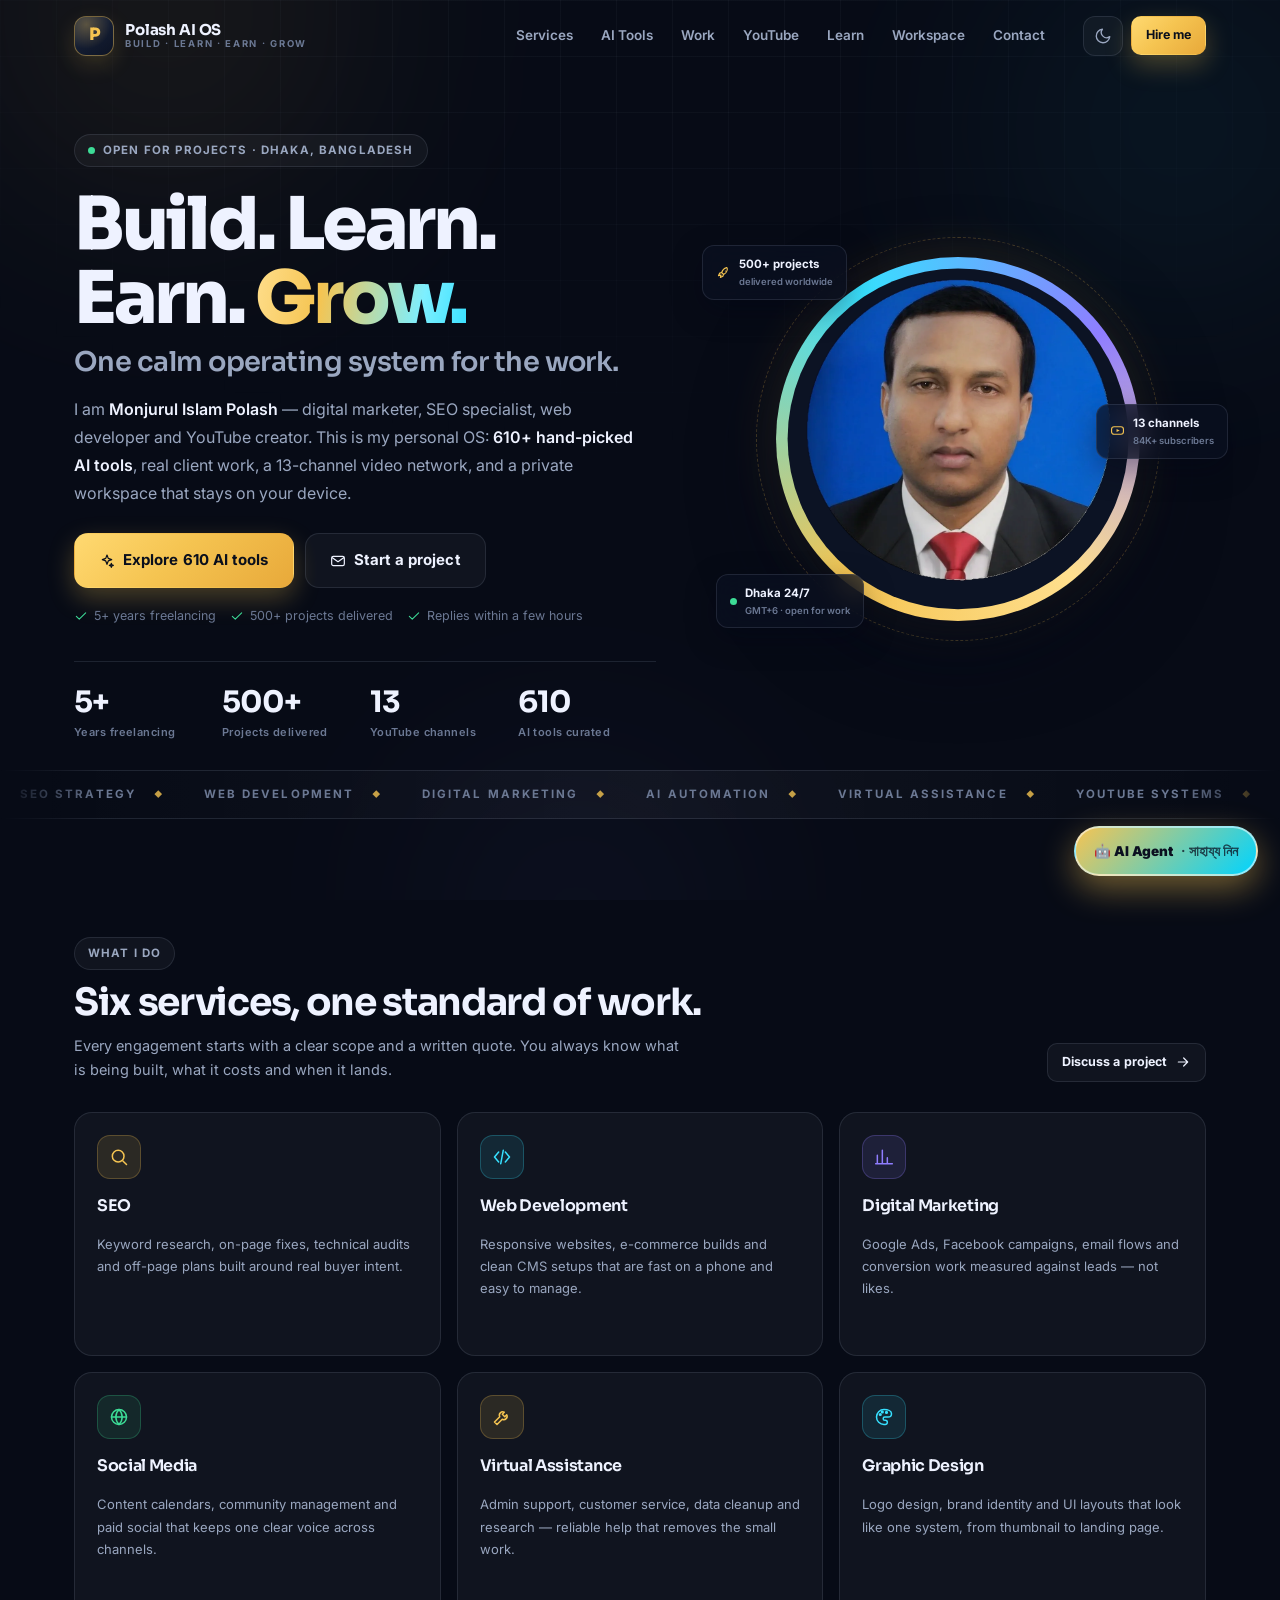
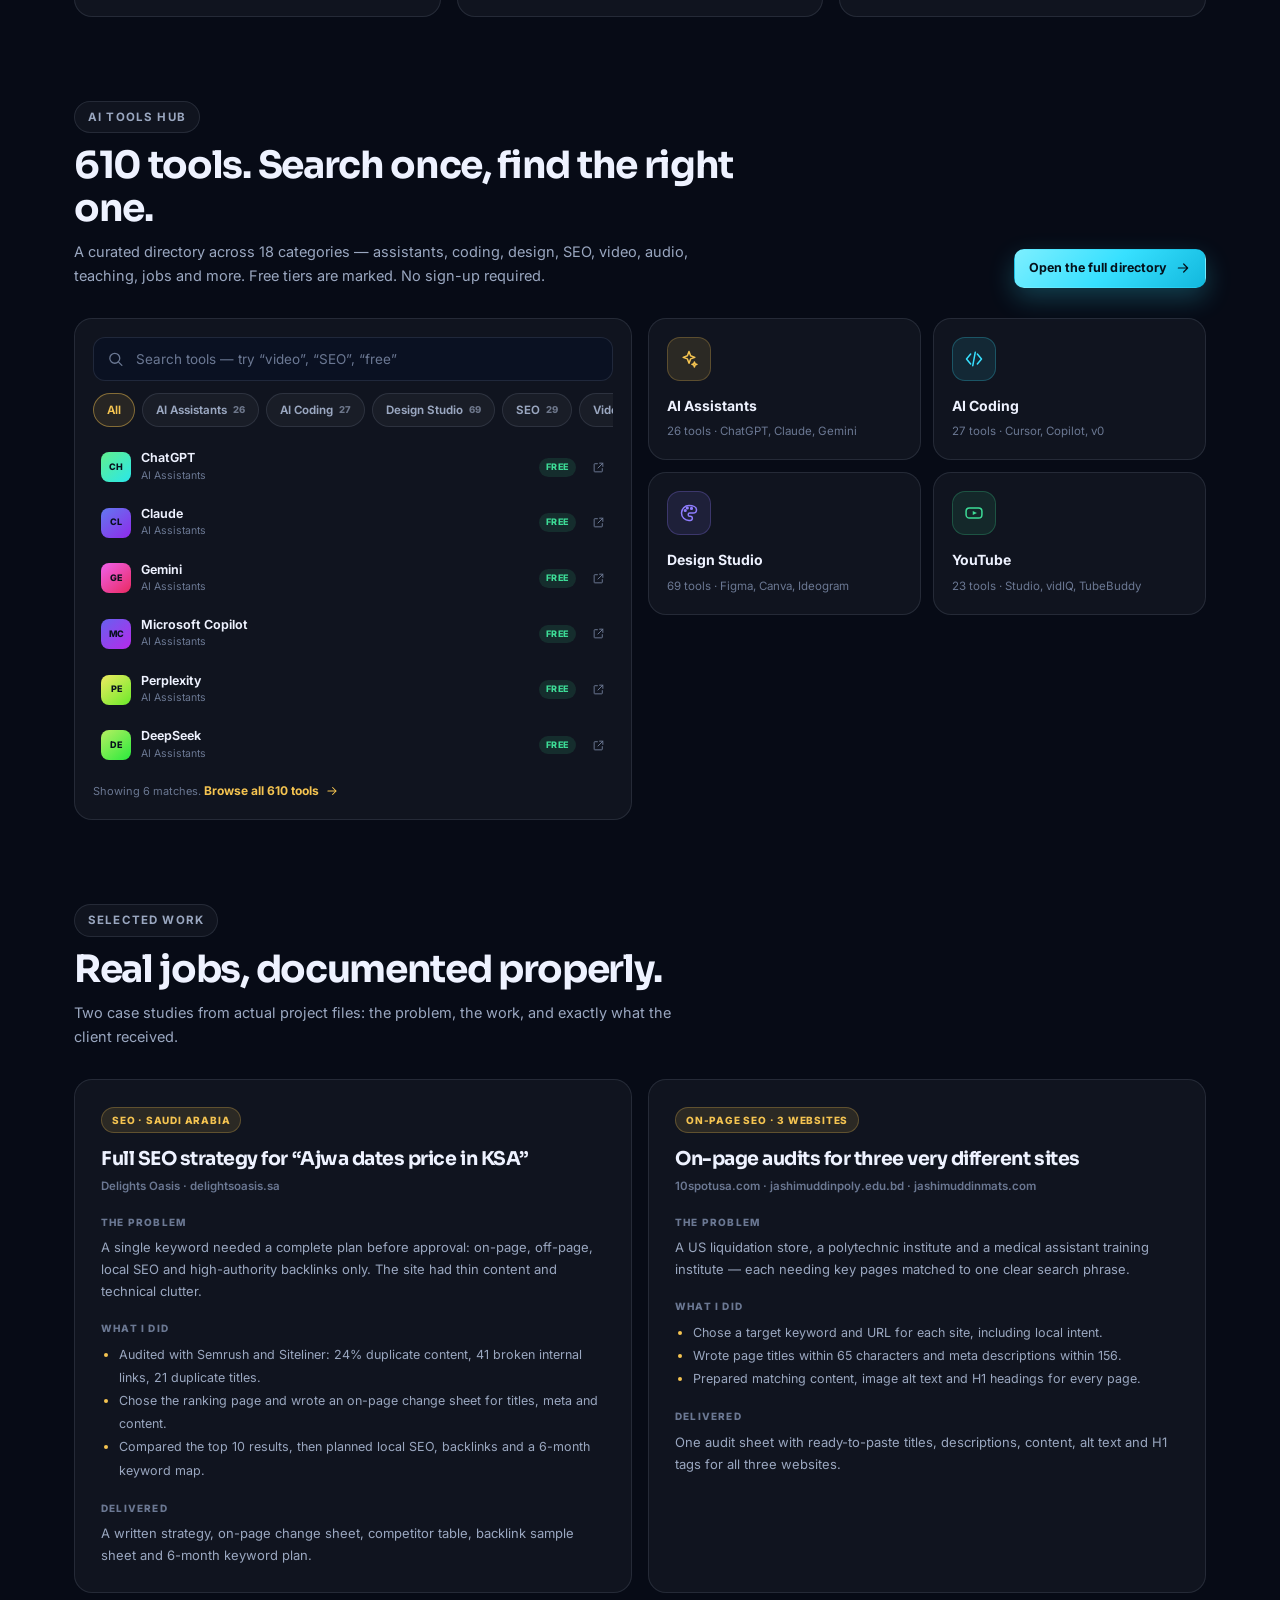
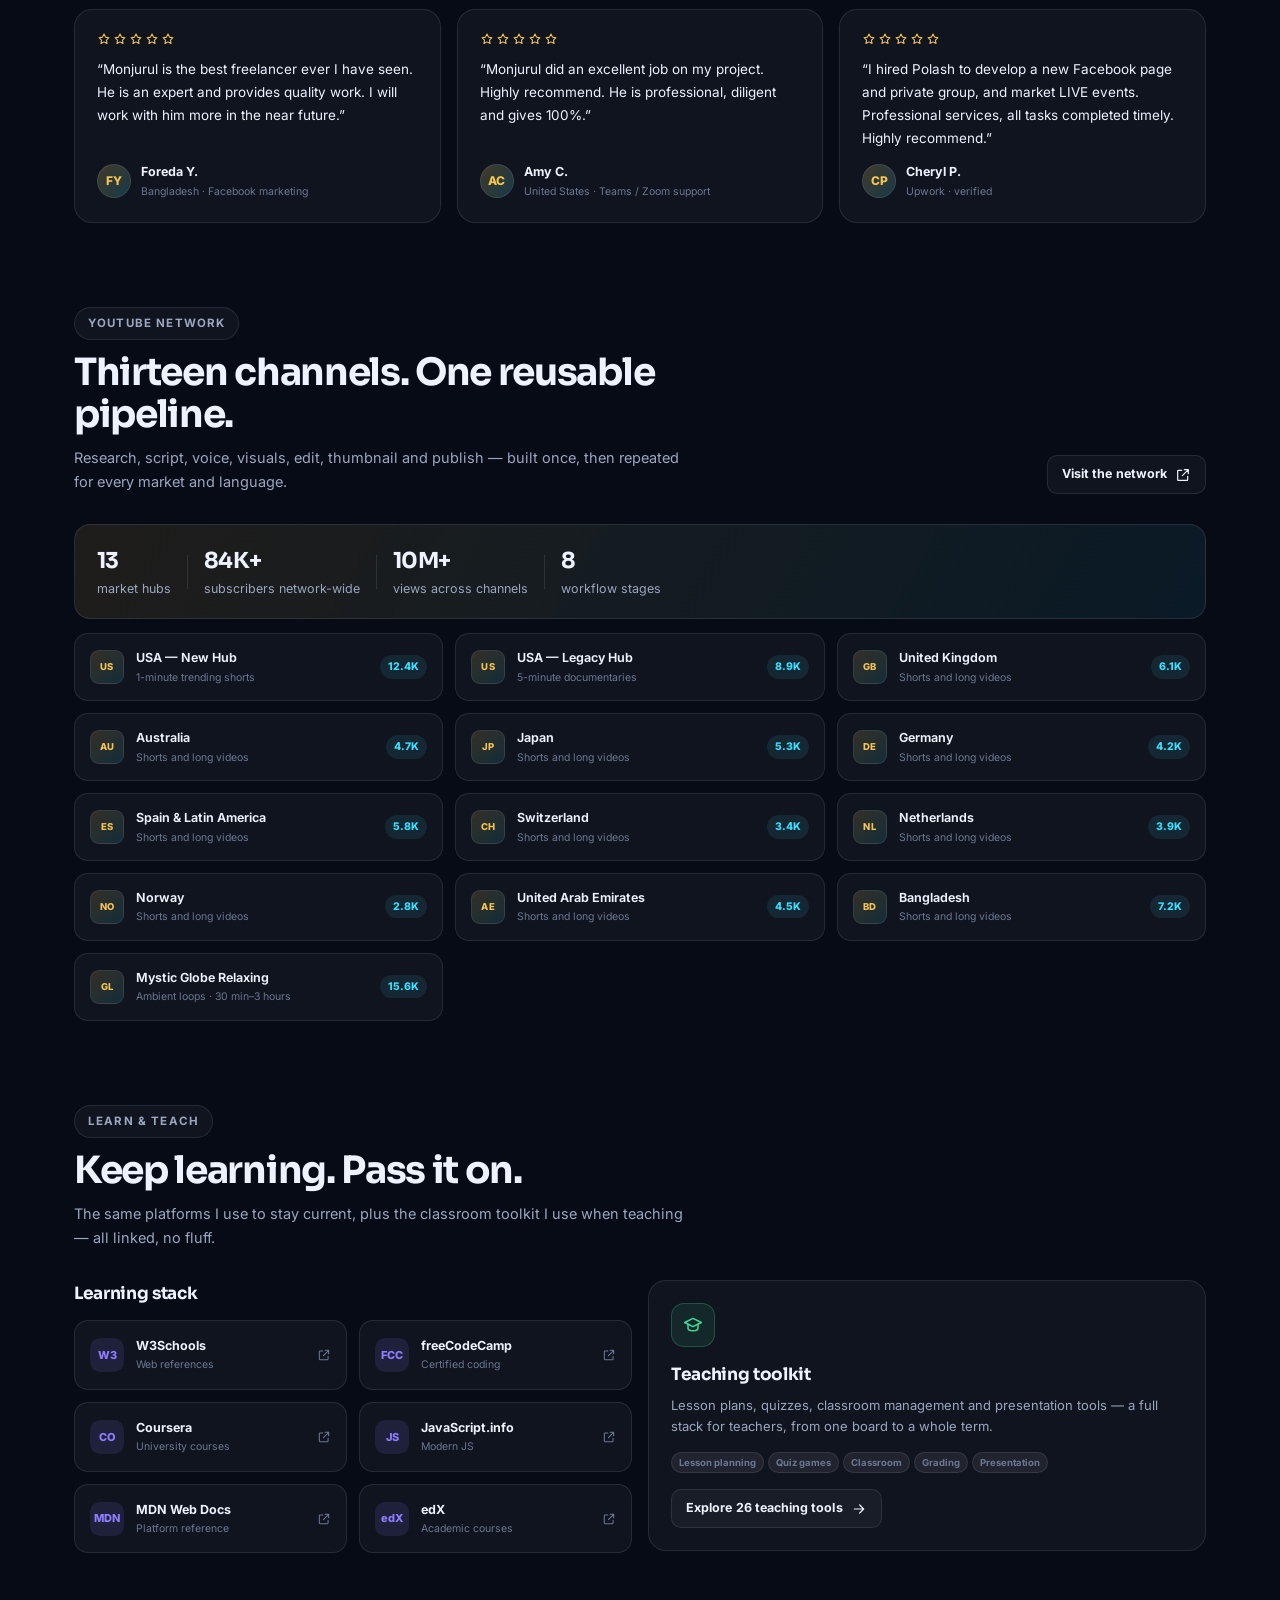
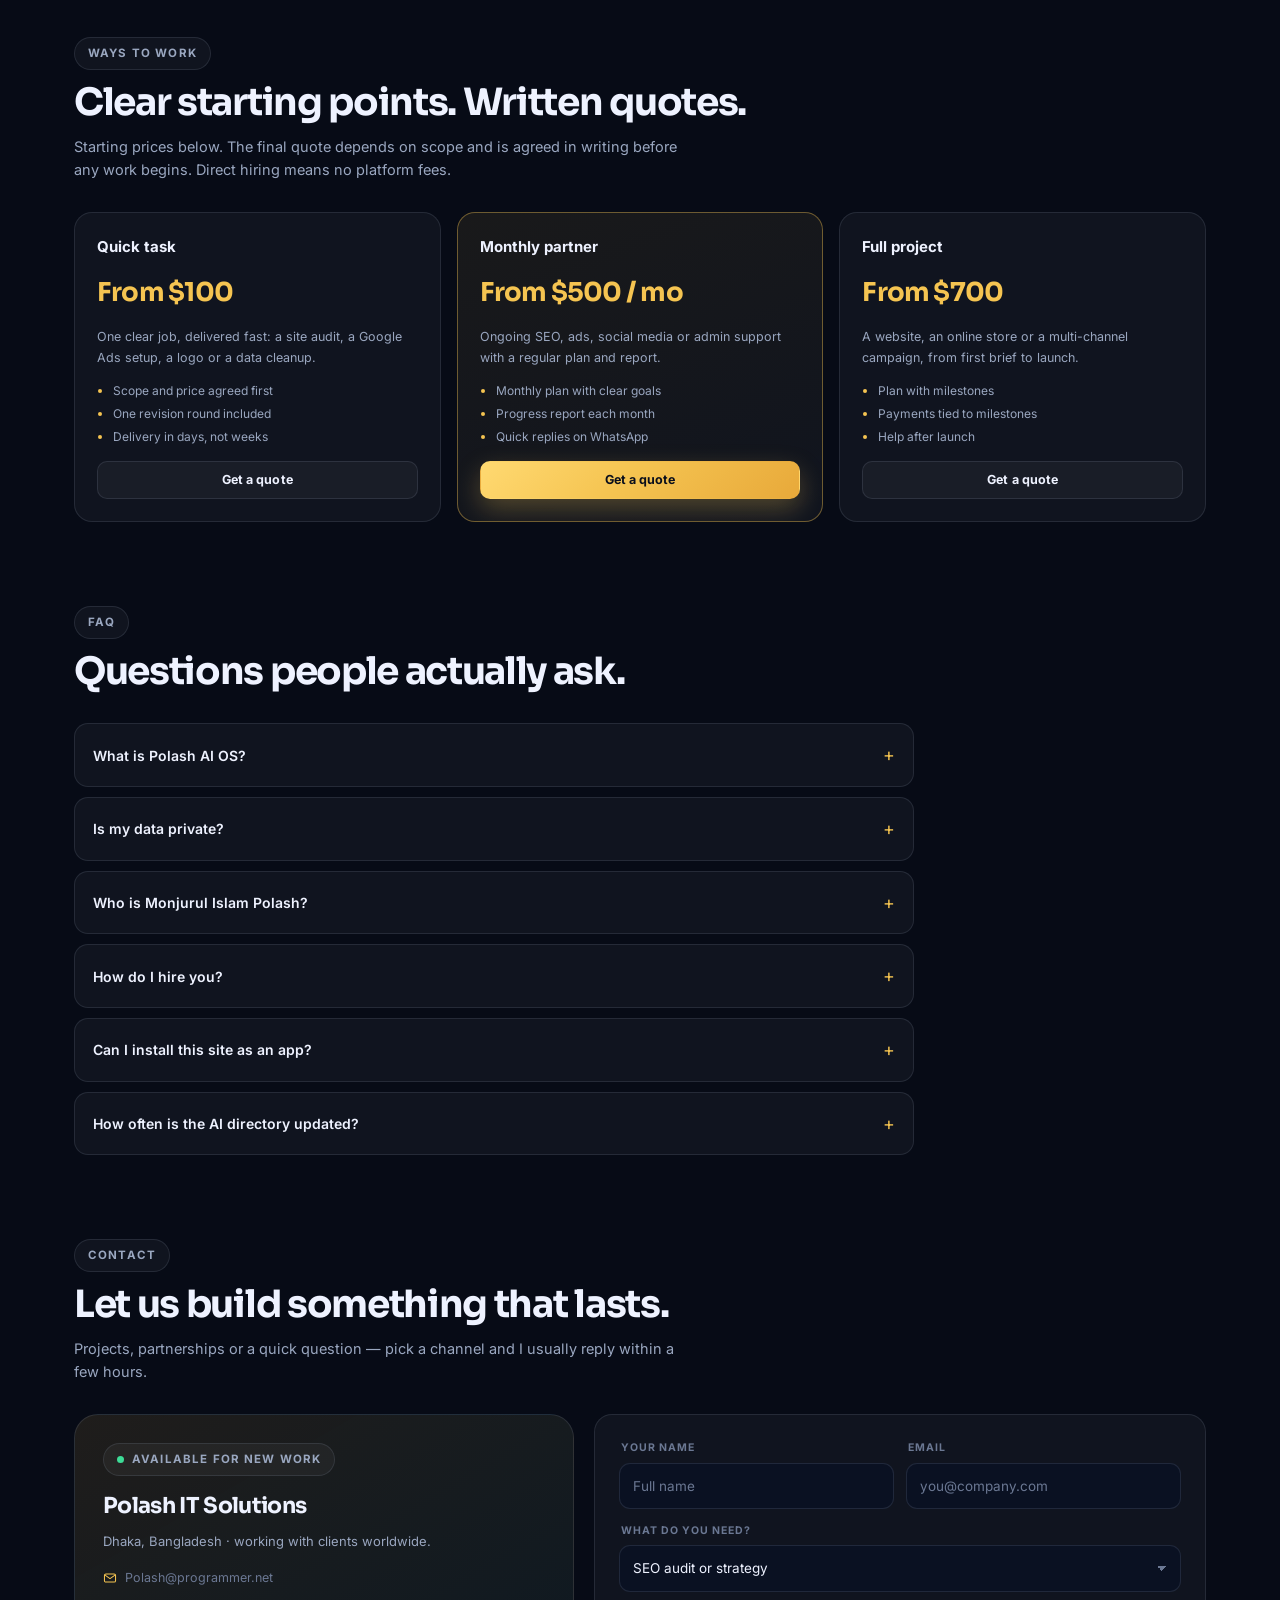
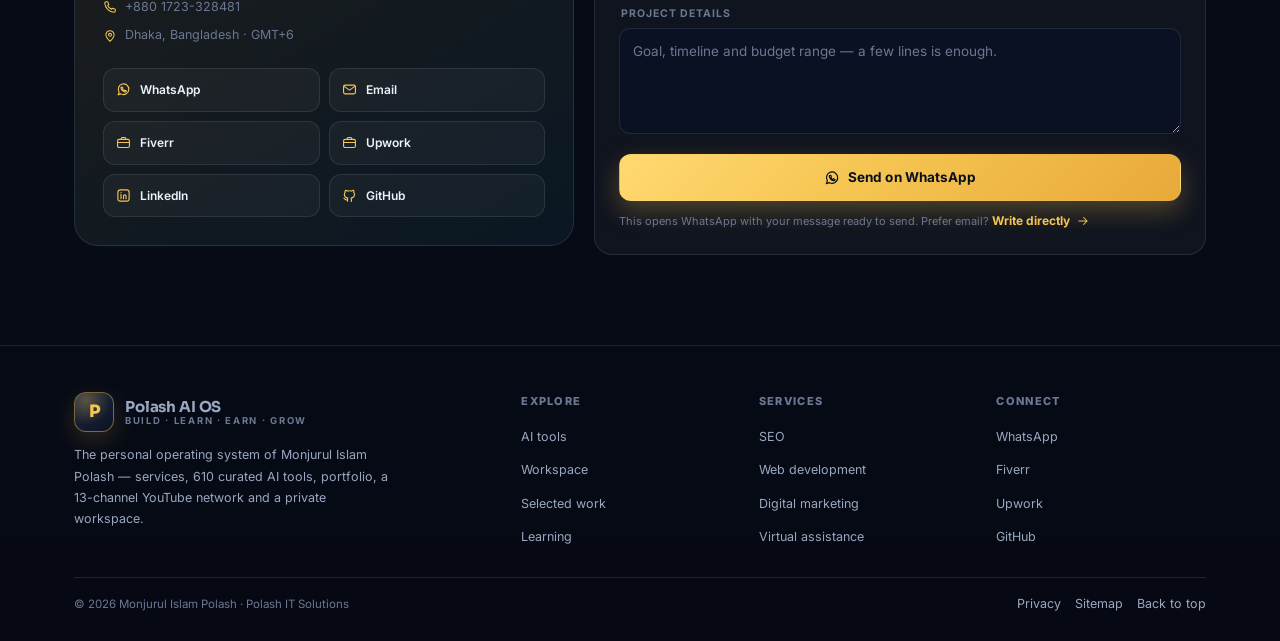
==== commit 5ea18655: "Add special AI Agent call button (Arena, signed-in history) above the dock" ====
--- a/index.html
+++ b/index.html
@@ -597,5 +597,11 @@
 
   <script src="data/tools.js"></script>
   <script src="js/main.js"></script>
+<style>
+#agentCallBtn{position:fixed;bottom:24px;right:22px;z-index:99995;display:inline-flex;align-items:center;gap:8px;background:linear-gradient(135deg,#f6c453,#00d4ff);color:#0b1020;font-weight:900;font-size:13.5px;padding:12px 18px;border-radius:999px;text-decoration:none;border:2px solid rgba(255,255,255,.55);box-shadow:0 12px 34px rgba(246,196,83,.45);animation:agentPulse 2.2s infinite;font-family:inherit}
+#agentCallBtn:hover{transform:scale(1.07)}
+@keyframes agentPulse{0%{box-shadow:0 12px 34px rgba(246,196,83,.45),0 0 0 0 rgba(246,196,83,.5)}70%{box-shadow:0 12px 34px rgba(246,196,83,.45),0 0 0 14px rgba(246,196,83,0)}100%{box-shadow:0 12px 34px rgba(246,196,83,.45),0 0 0 0 rgba(246,196,83,0)}}
+</style>
+<a id="agentCallBtn" href="https://arena.ai" target="_blank" rel="noopener" title="Arena AI Agent — sign in kore history soho sahajjo nin">🤖 AI Agent <span style="font-weight:700;opacity:.75">· সাহায্য নিন</span></a>
 </body>
 </html>
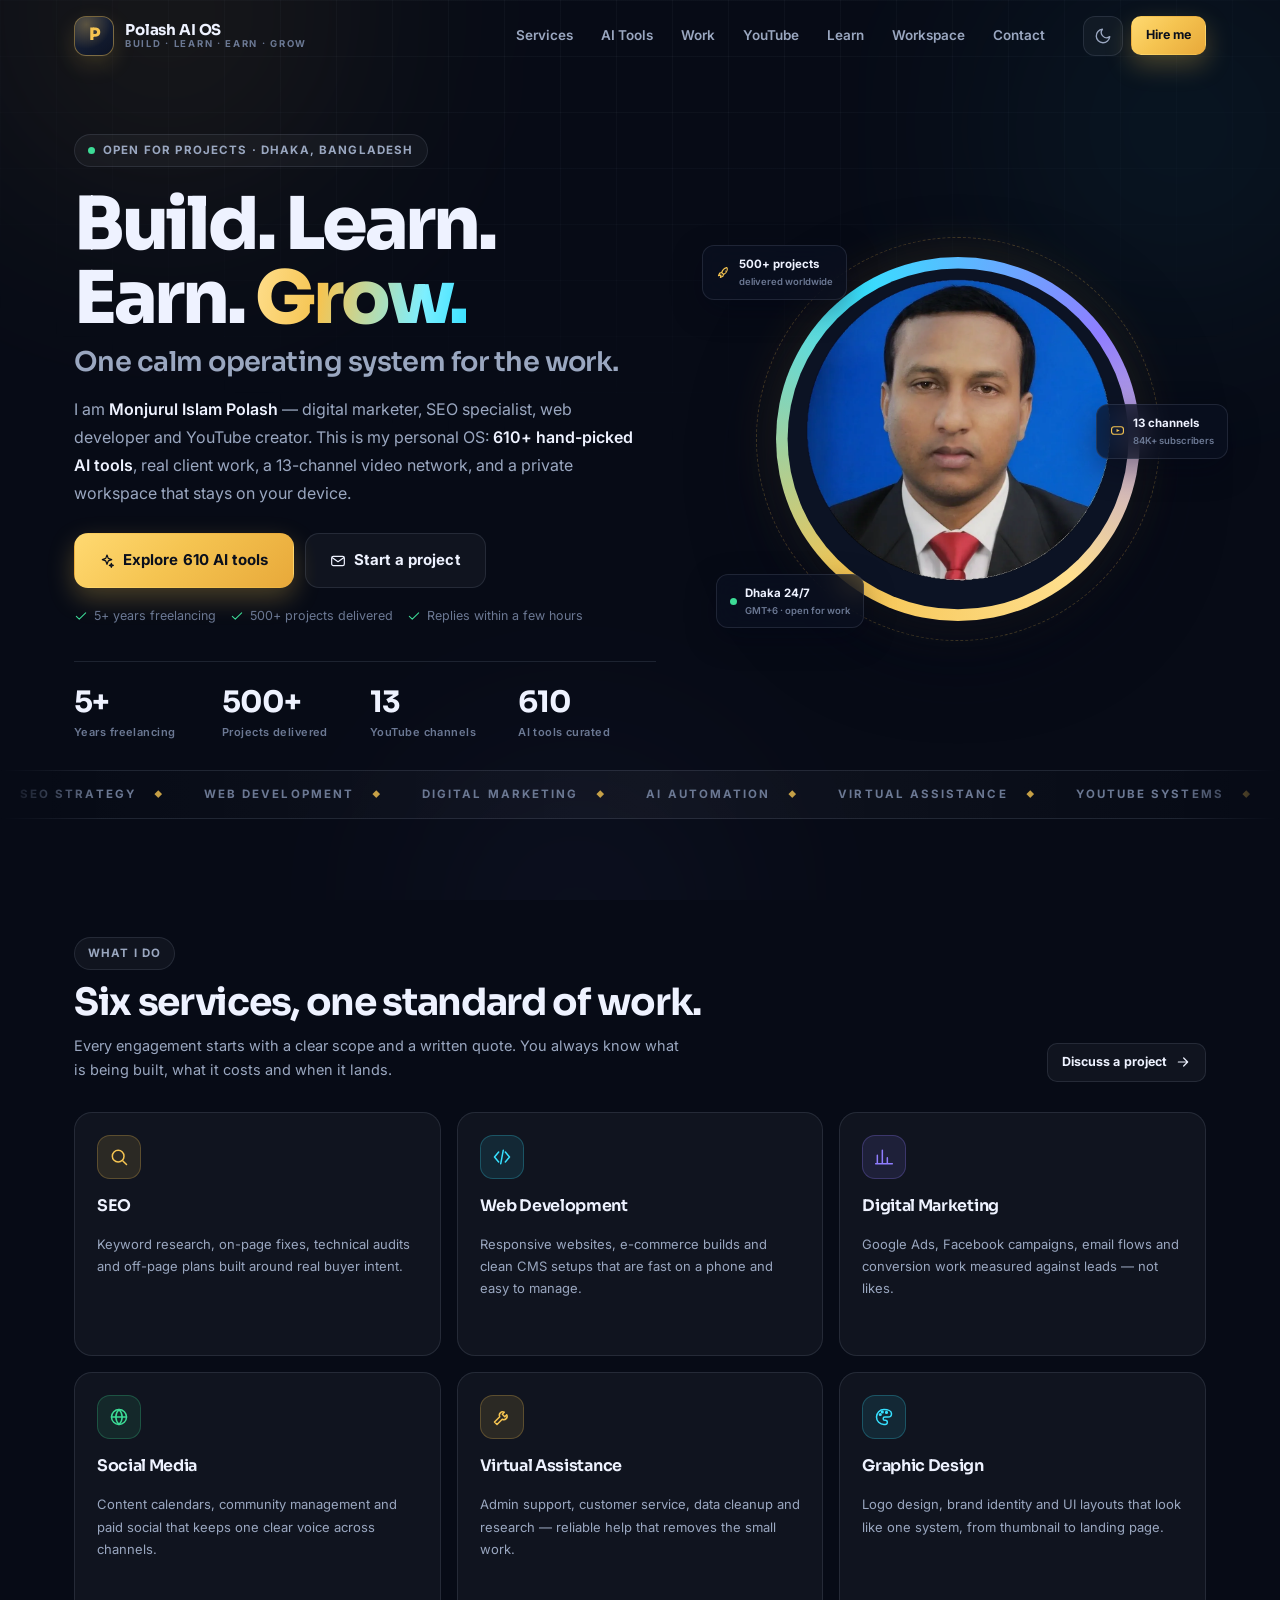
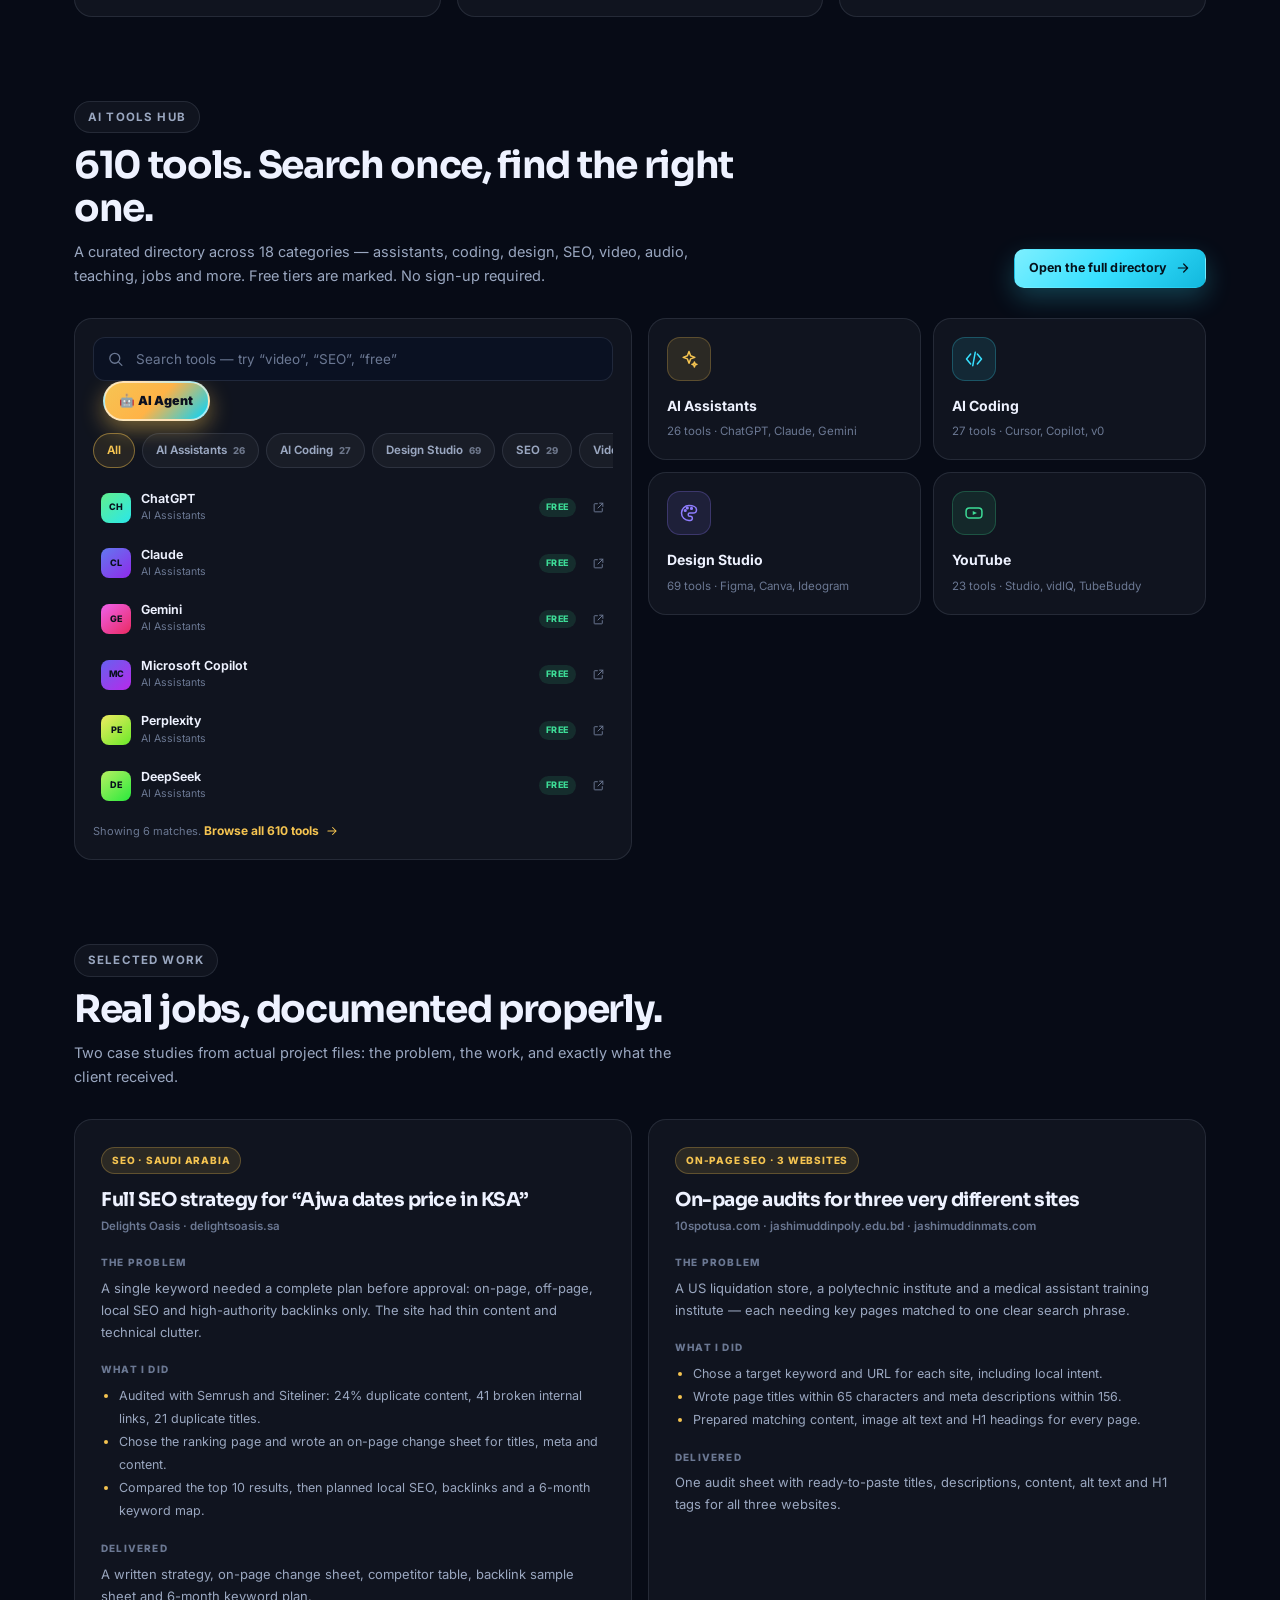
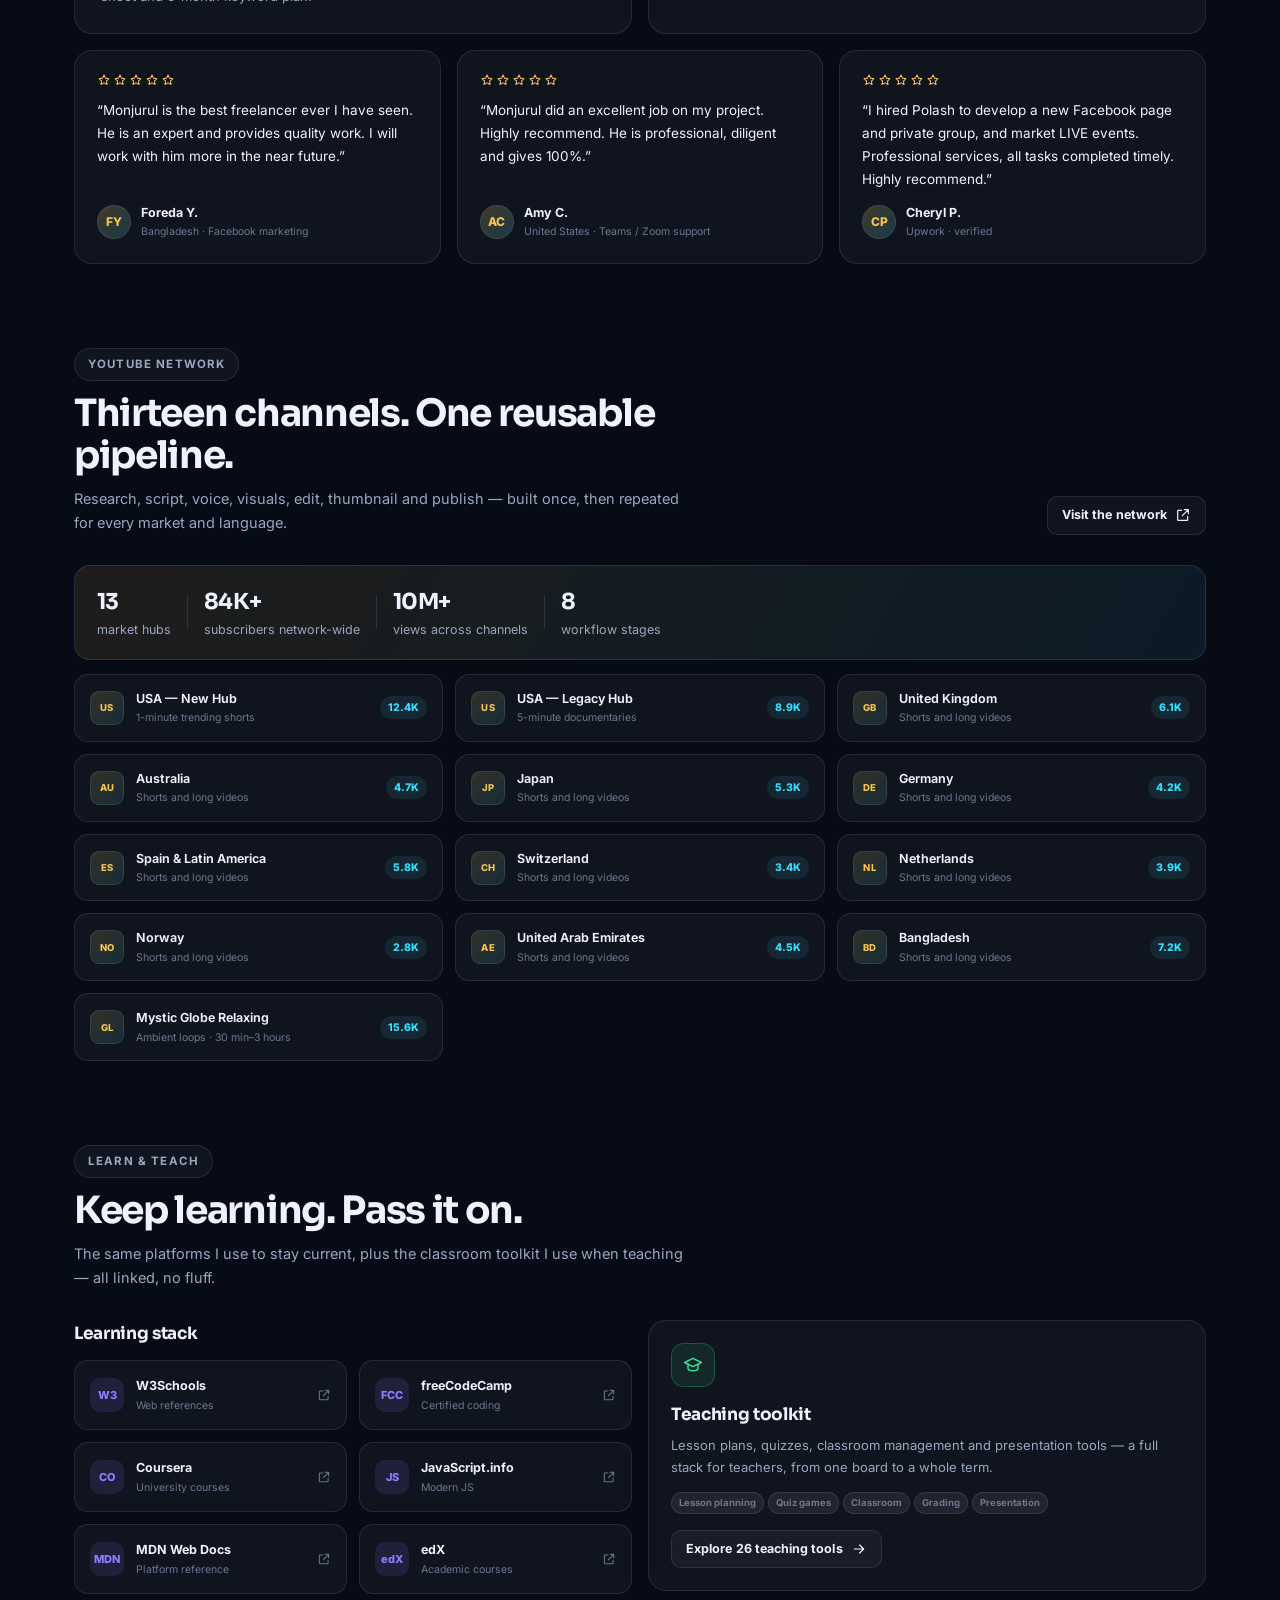
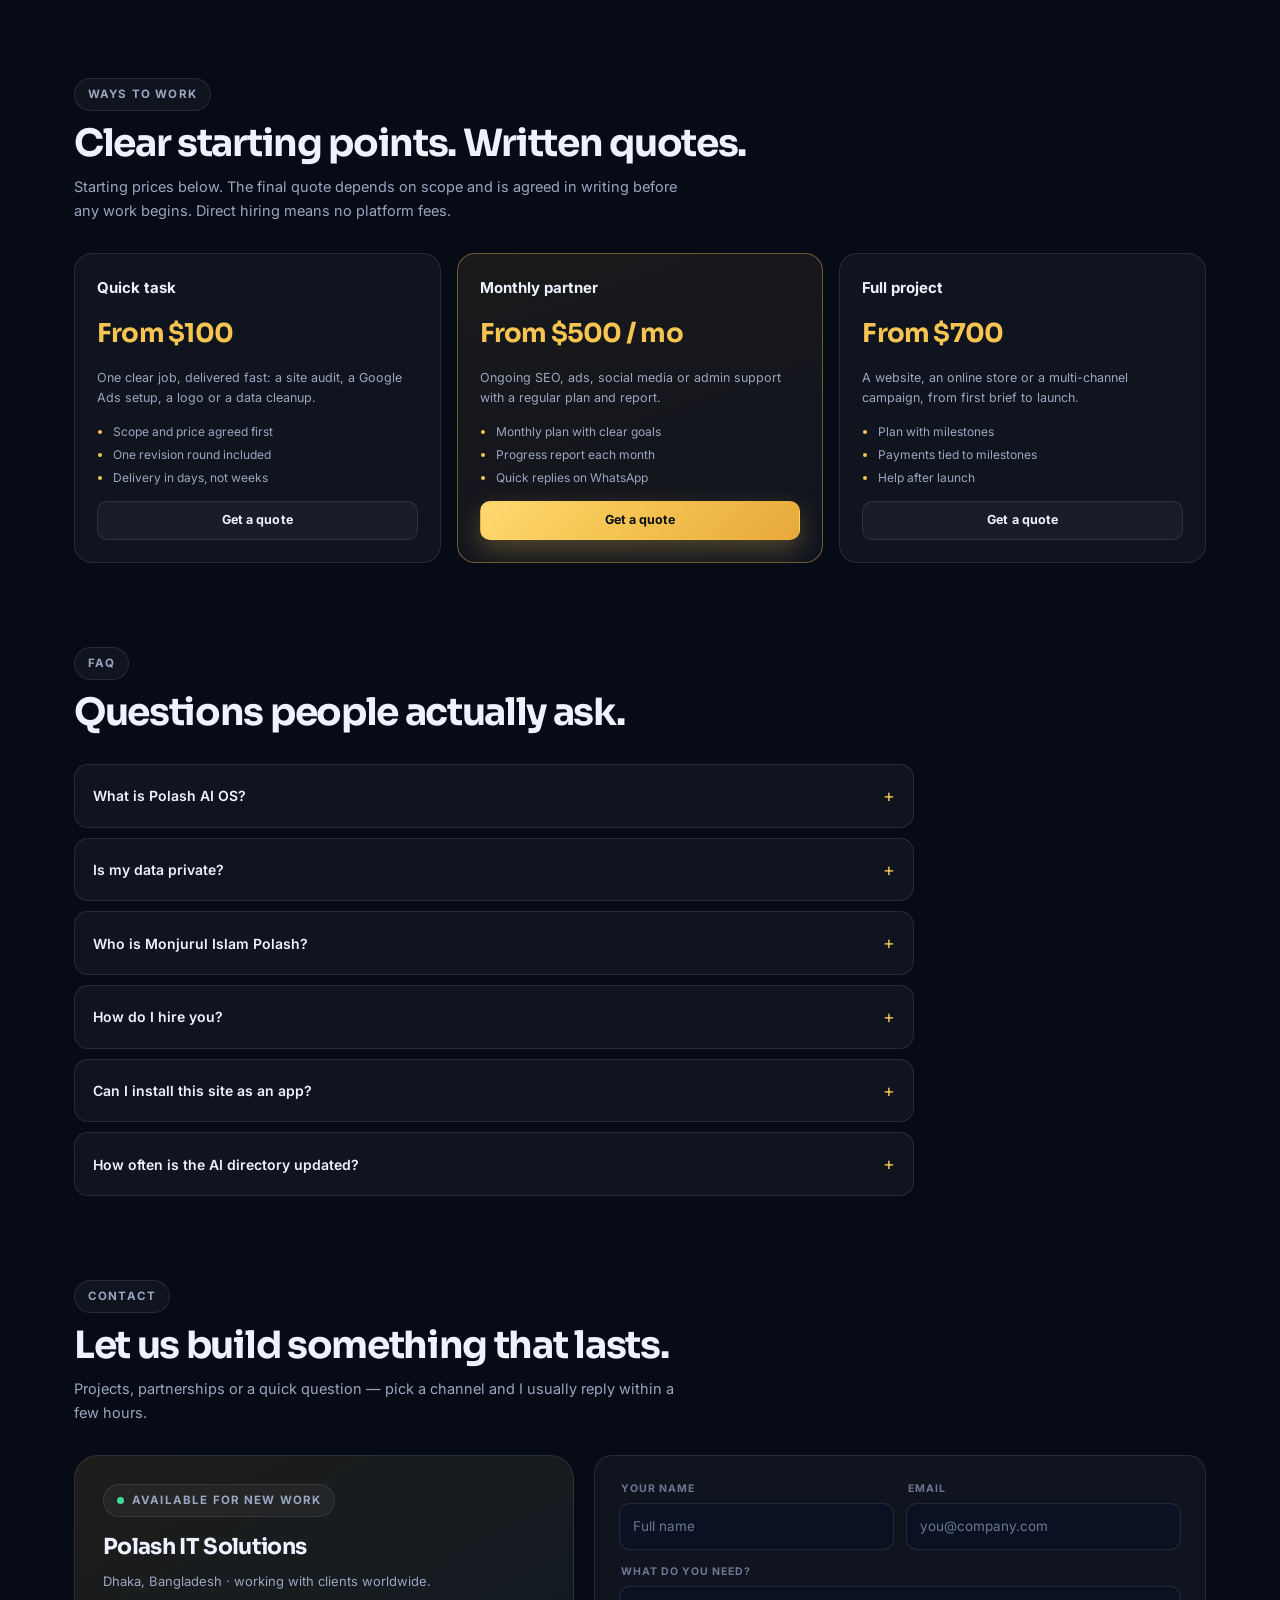
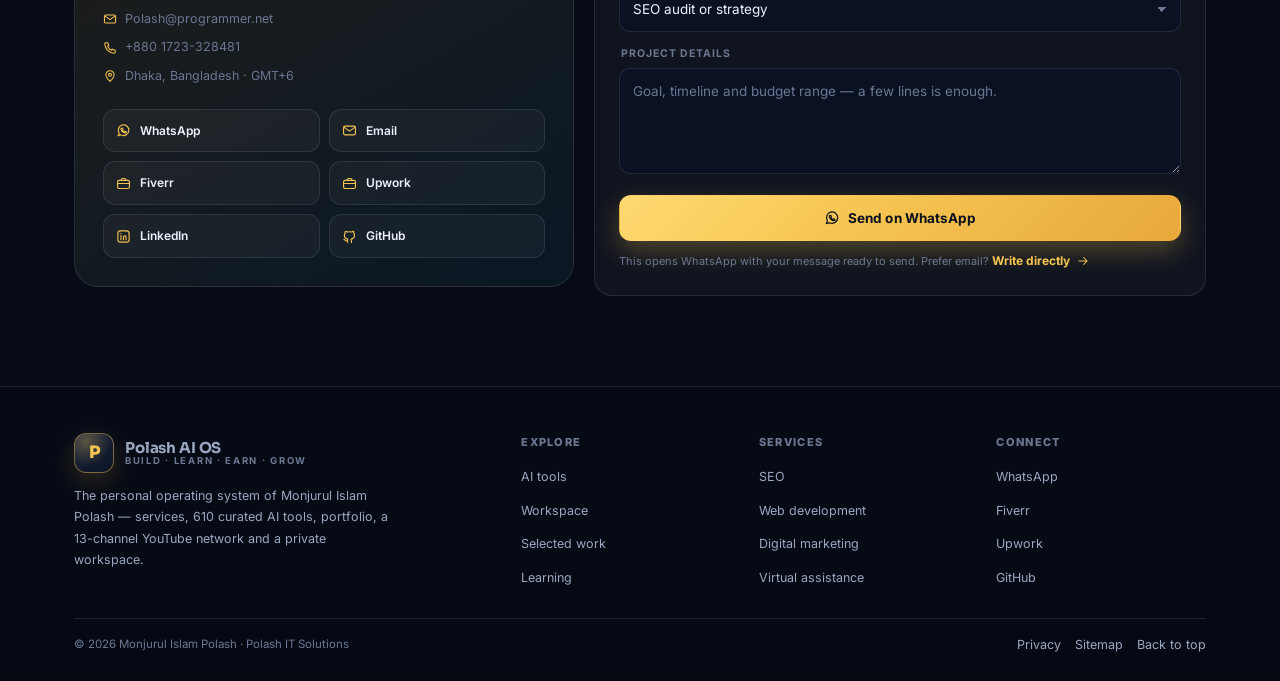
==== commit eb035a3a: "AI Agent button: move to top navbar beside search, smaller, link to Agent Mode (arena.ai/agent)" ====
--- a/index.html
+++ b/index.html
@@ -597,11 +597,16 @@
 
   <script src="data/tools.js"></script>
   <script src="js/main.js"></script>
-<style>
-#agentCallBtn{position:fixed;bottom:24px;right:22px;z-index:99995;display:inline-flex;align-items:center;gap:8px;background:linear-gradient(135deg,#f6c453,#00d4ff);color:#0b1020;font-weight:900;font-size:13.5px;padding:12px 18px;border-radius:999px;text-decoration:none;border:2px solid rgba(255,255,255,.55);box-shadow:0 12px 34px rgba(246,196,83,.45);animation:agentPulse 2.2s infinite;font-family:inherit}
-#agentCallBtn:hover{transform:scale(1.07)}
-@keyframes agentPulse{0%{box-shadow:0 12px 34px rgba(246,196,83,.45),0 0 0 0 rgba(246,196,83,.5)}70%{box-shadow:0 12px 34px rgba(246,196,83,.45),0 0 0 14px rgba(246,196,83,0)}100%{box-shadow:0 12px 34px rgba(246,196,83,.45),0 0 0 0 rgba(246,196,83,0)}}
+
+
+<style id="agent-call-style">
+#agentCallBtn{display:inline-flex;align-items:center;gap:6px;margin-left:10px;padding:8px 14px;border-radius:999px;background:linear-gradient(135deg,#f6c453,#ffb347,#00d4ff);color:#0b1020!important;font-weight:900;font-size:12.5px;letter-spacing:.02em;text-decoration:none;border:2px solid rgba(255,255,255,.6);box-shadow:0 8px 22px rgba(246,196,83,.45);animation:agentPulse 2.2s infinite;white-space:nowrap;transition:transform .25s;cursor:pointer;font-family:inherit}
+#agentCallBtn:hover{transform:scale(1.09) rotate(-1.2deg)}
+@keyframes agentPulse{0%{box-shadow:0 8px 22px rgba(246,196,83,.45),0 0 0 0 rgba(246,196,83,.5)}70%{box-shadow:0 8px 22px rgba(246,196,83,.45),0 0 0 10px rgba(246,196,83,0)}100%{box-shadow:0 8px 22px rgba(246,196,83,.45),0 0 0 0 rgba(246,196,83,0)}}
 </style>
-<a id="agentCallBtn" href="https://arena.ai" target="_blank" rel="noopener" title="Arena AI Agent — sign in kore history soho sahajjo nin">🤖 AI Agent <span style="font-weight:700;opacity:.75">· সাহায্য নিন</span></a>
+<a id="agentCallBtn" href="https://arena.ai/agent" target="_blank" rel="noopener" title="Arena AI Agent Mode — sign in kore history soho sahajjo nin">🤖 AI Agent</a>
+<script>
+document.addEventListener("DOMContentLoaded",function(){var b=document.getElementById("agentCallBtn");if(!b)return;var t=document.querySelector(".top-search")||document.querySelector('input[type="search"]')||document.querySelector('input[placeholder*="Search"]')||document.querySelector('input[placeholder*="search"]');if(t){var host=t.closest("div")||t;if(host.parentNode){host.parentNode.insertBefore(b,host.nextSibling);return}}var h=document.querySelector("header");if(h)h.appendChild(b);});
+</script>
 </body>
 </html>
